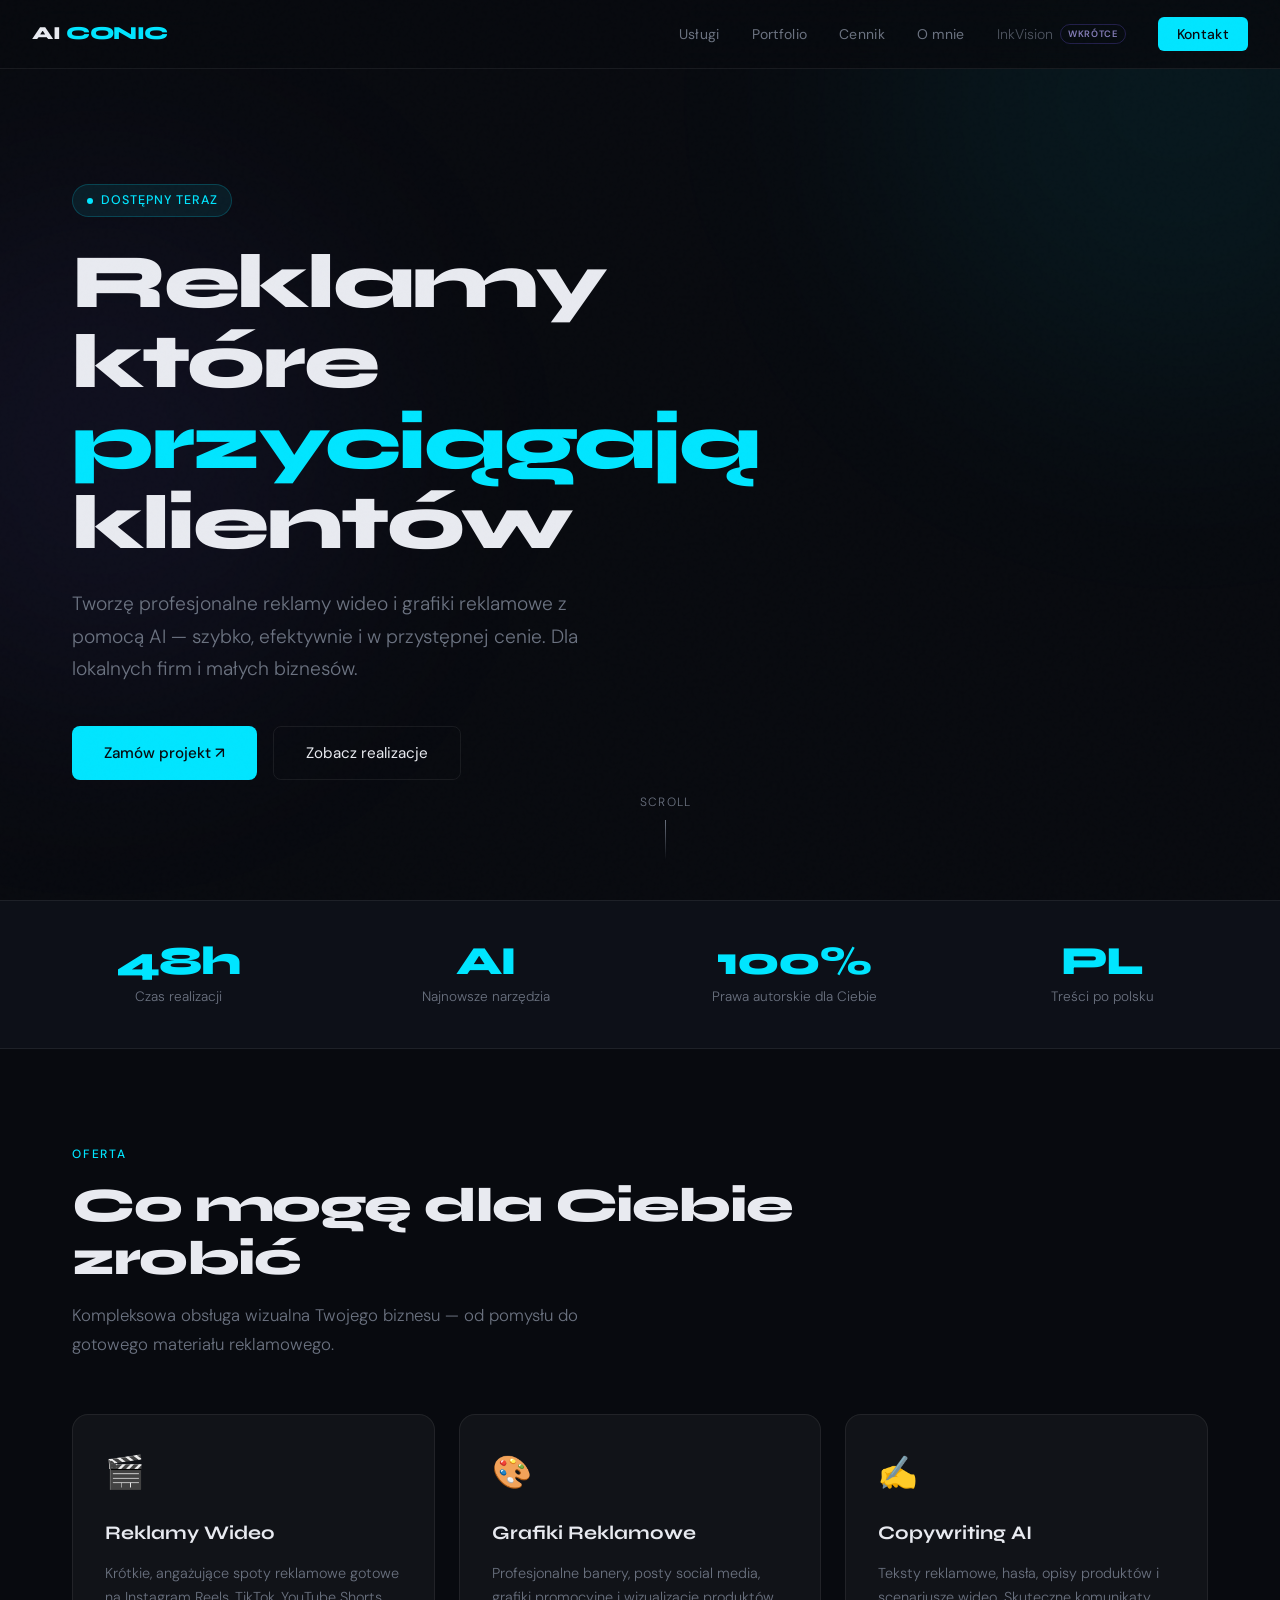
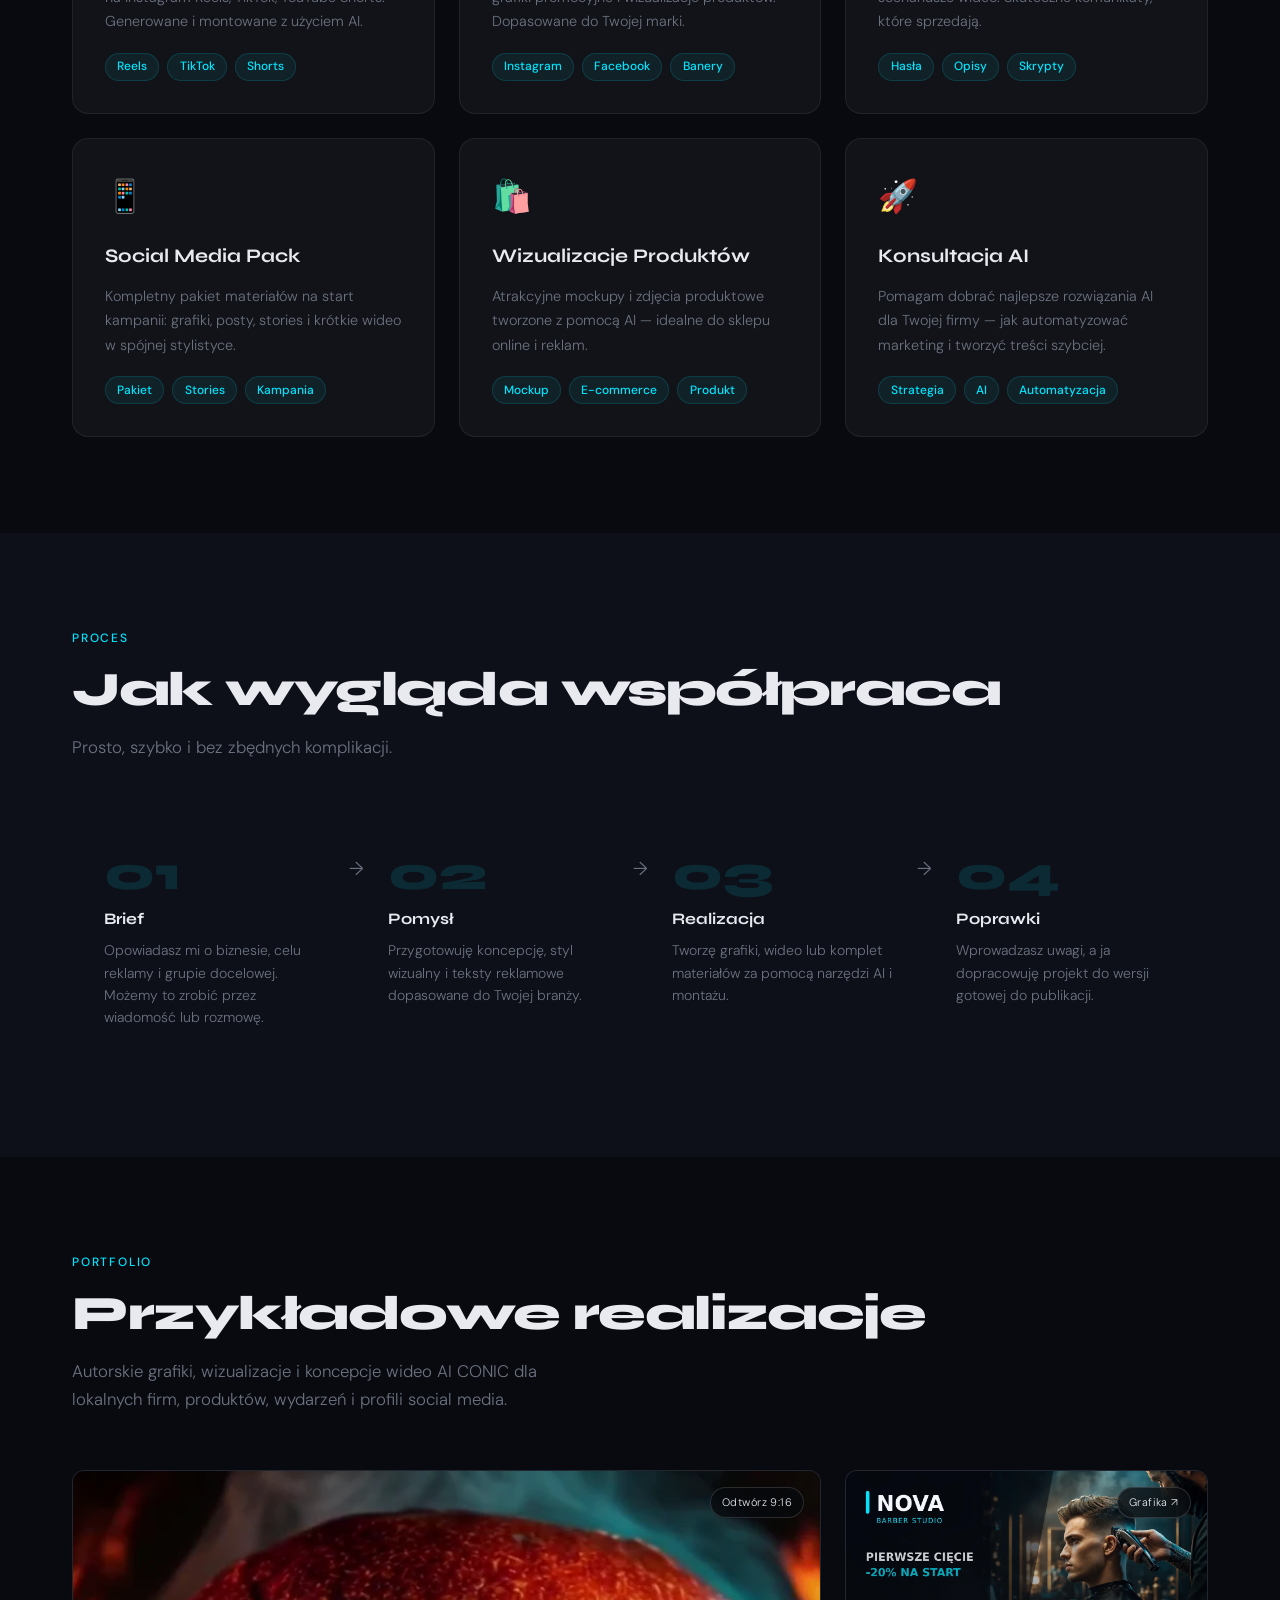
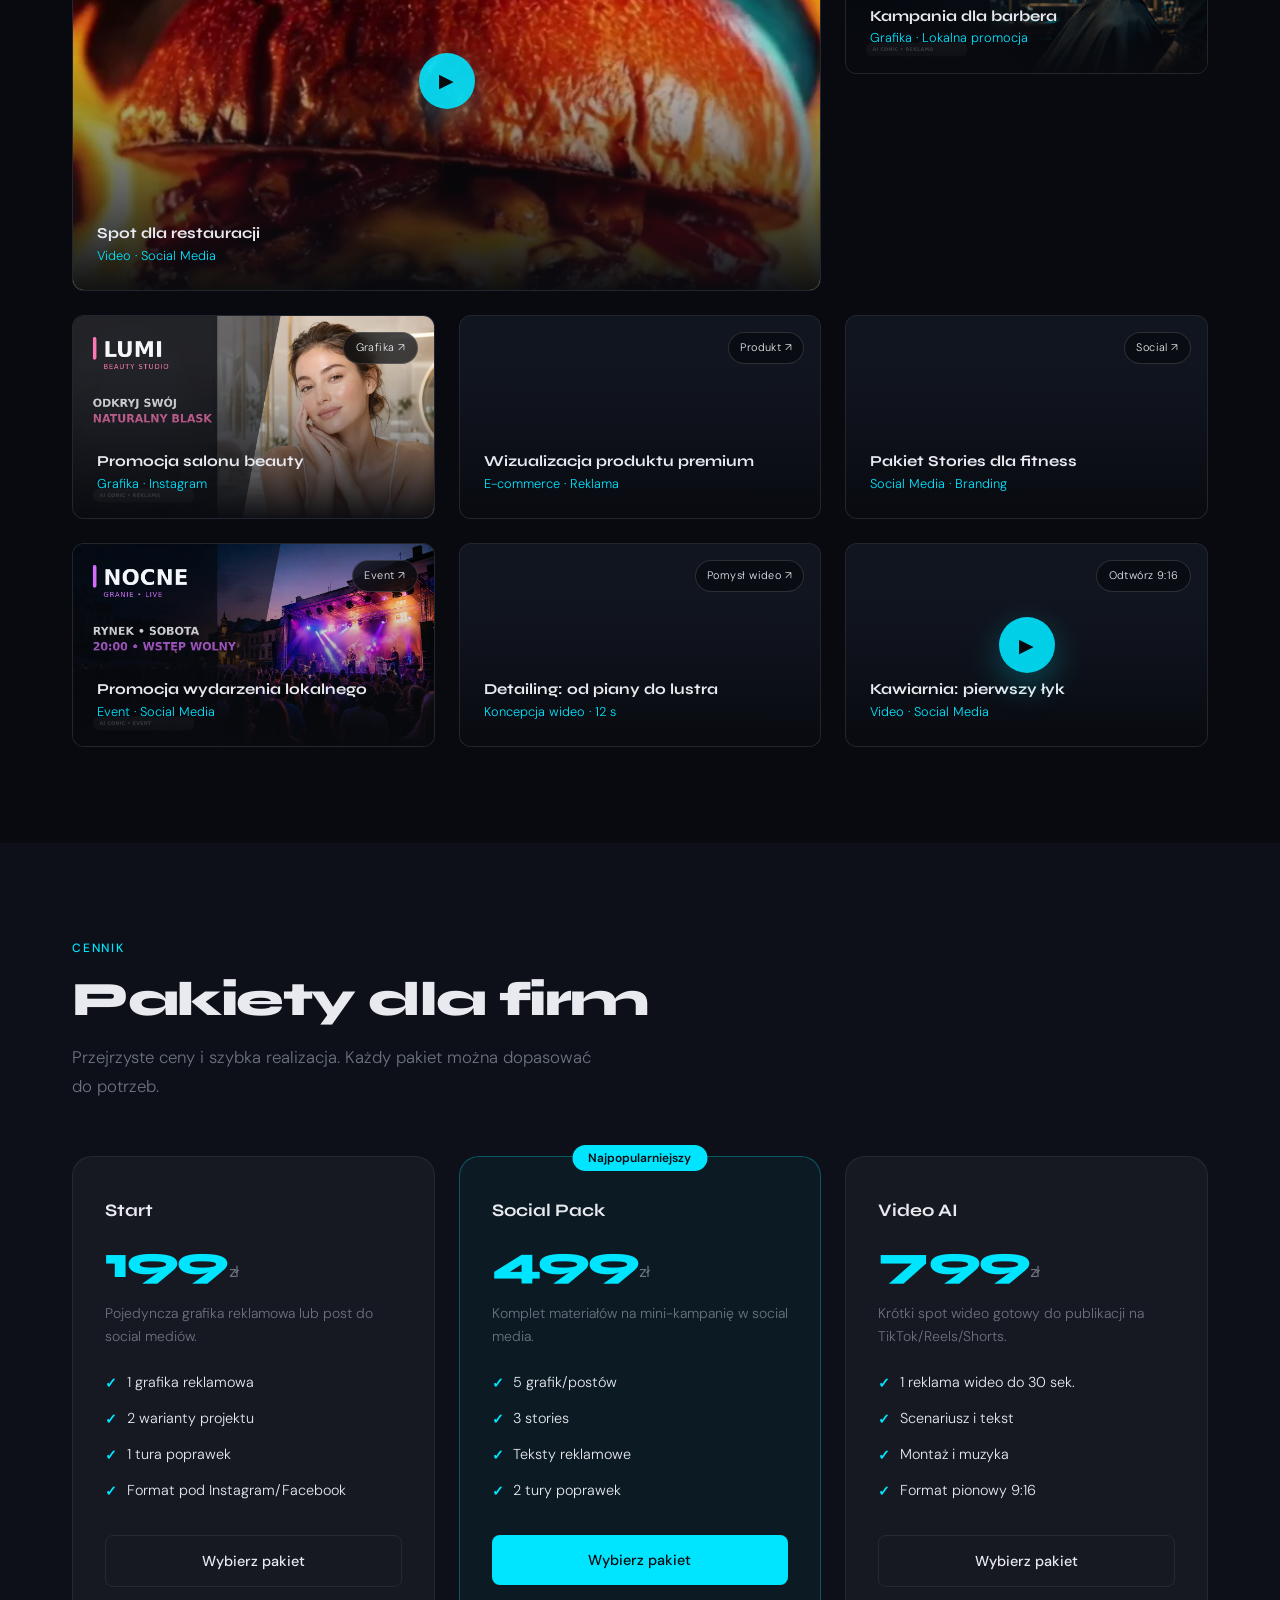
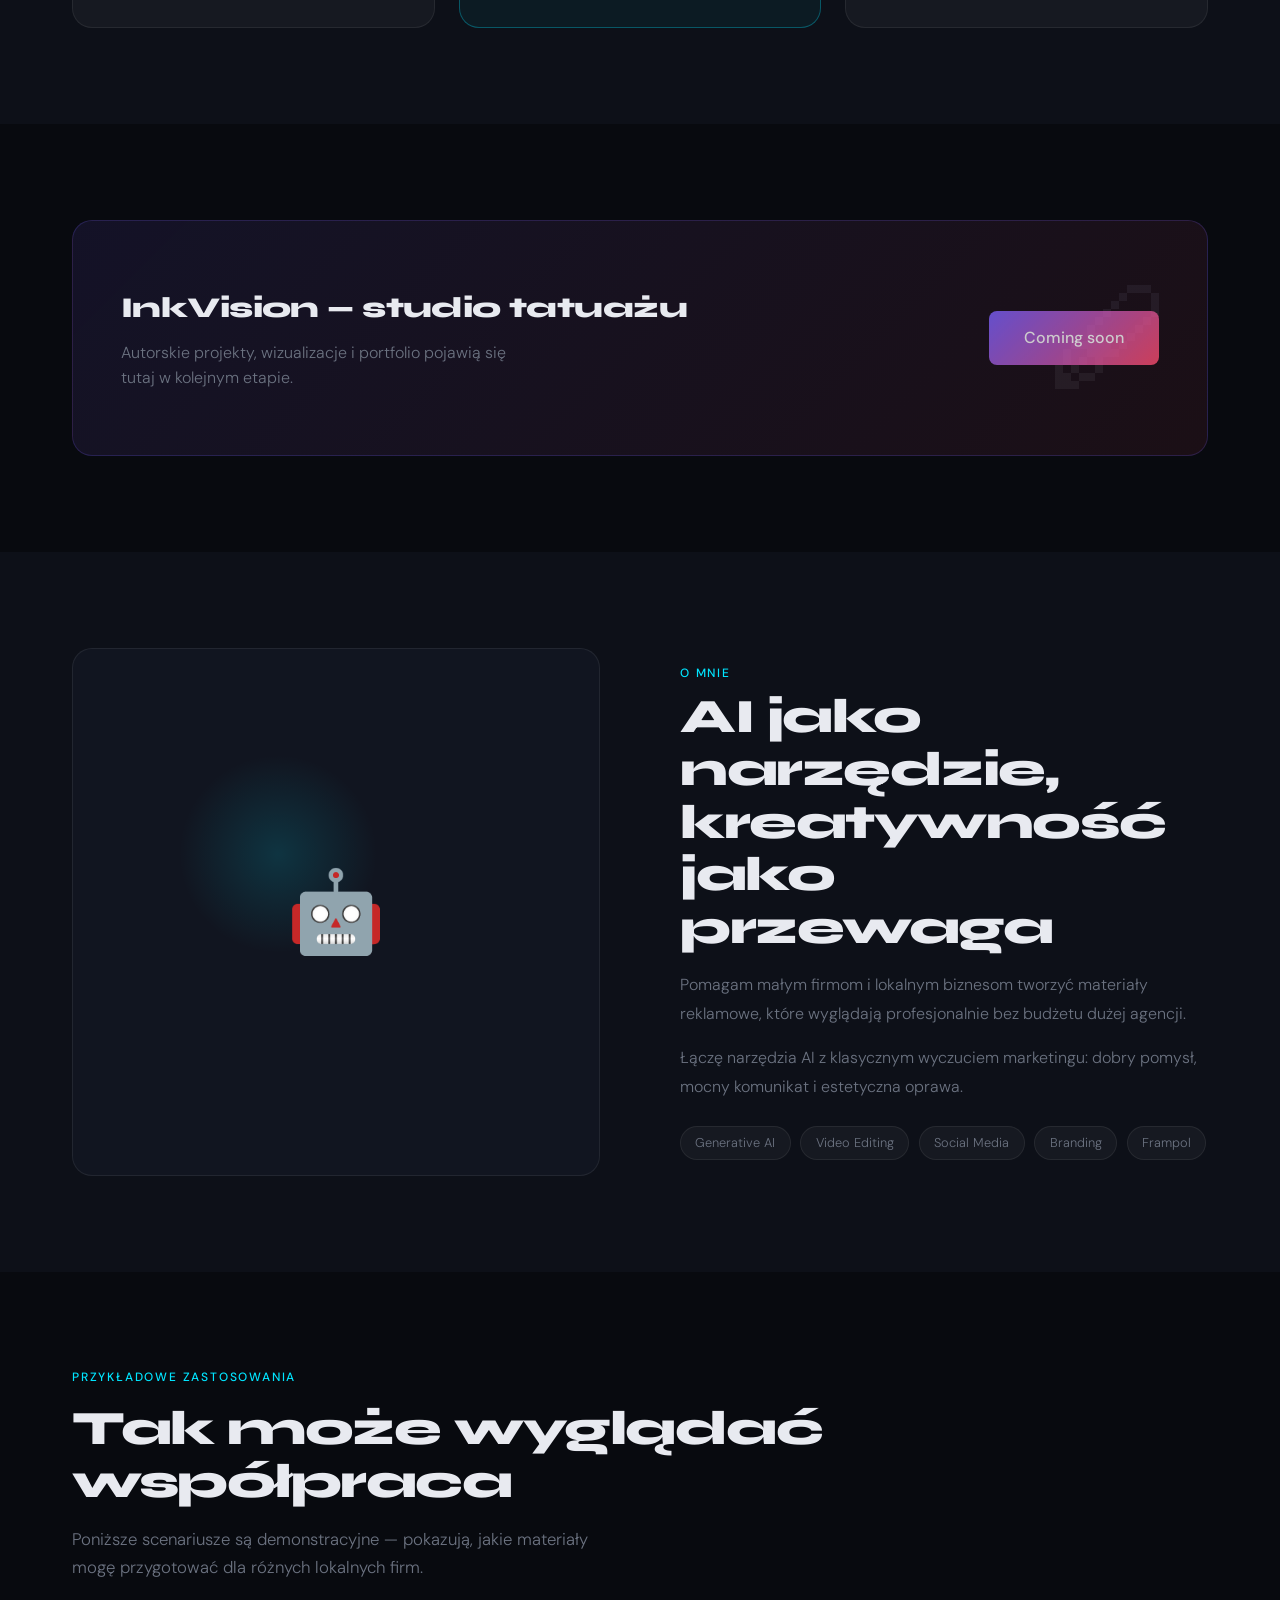
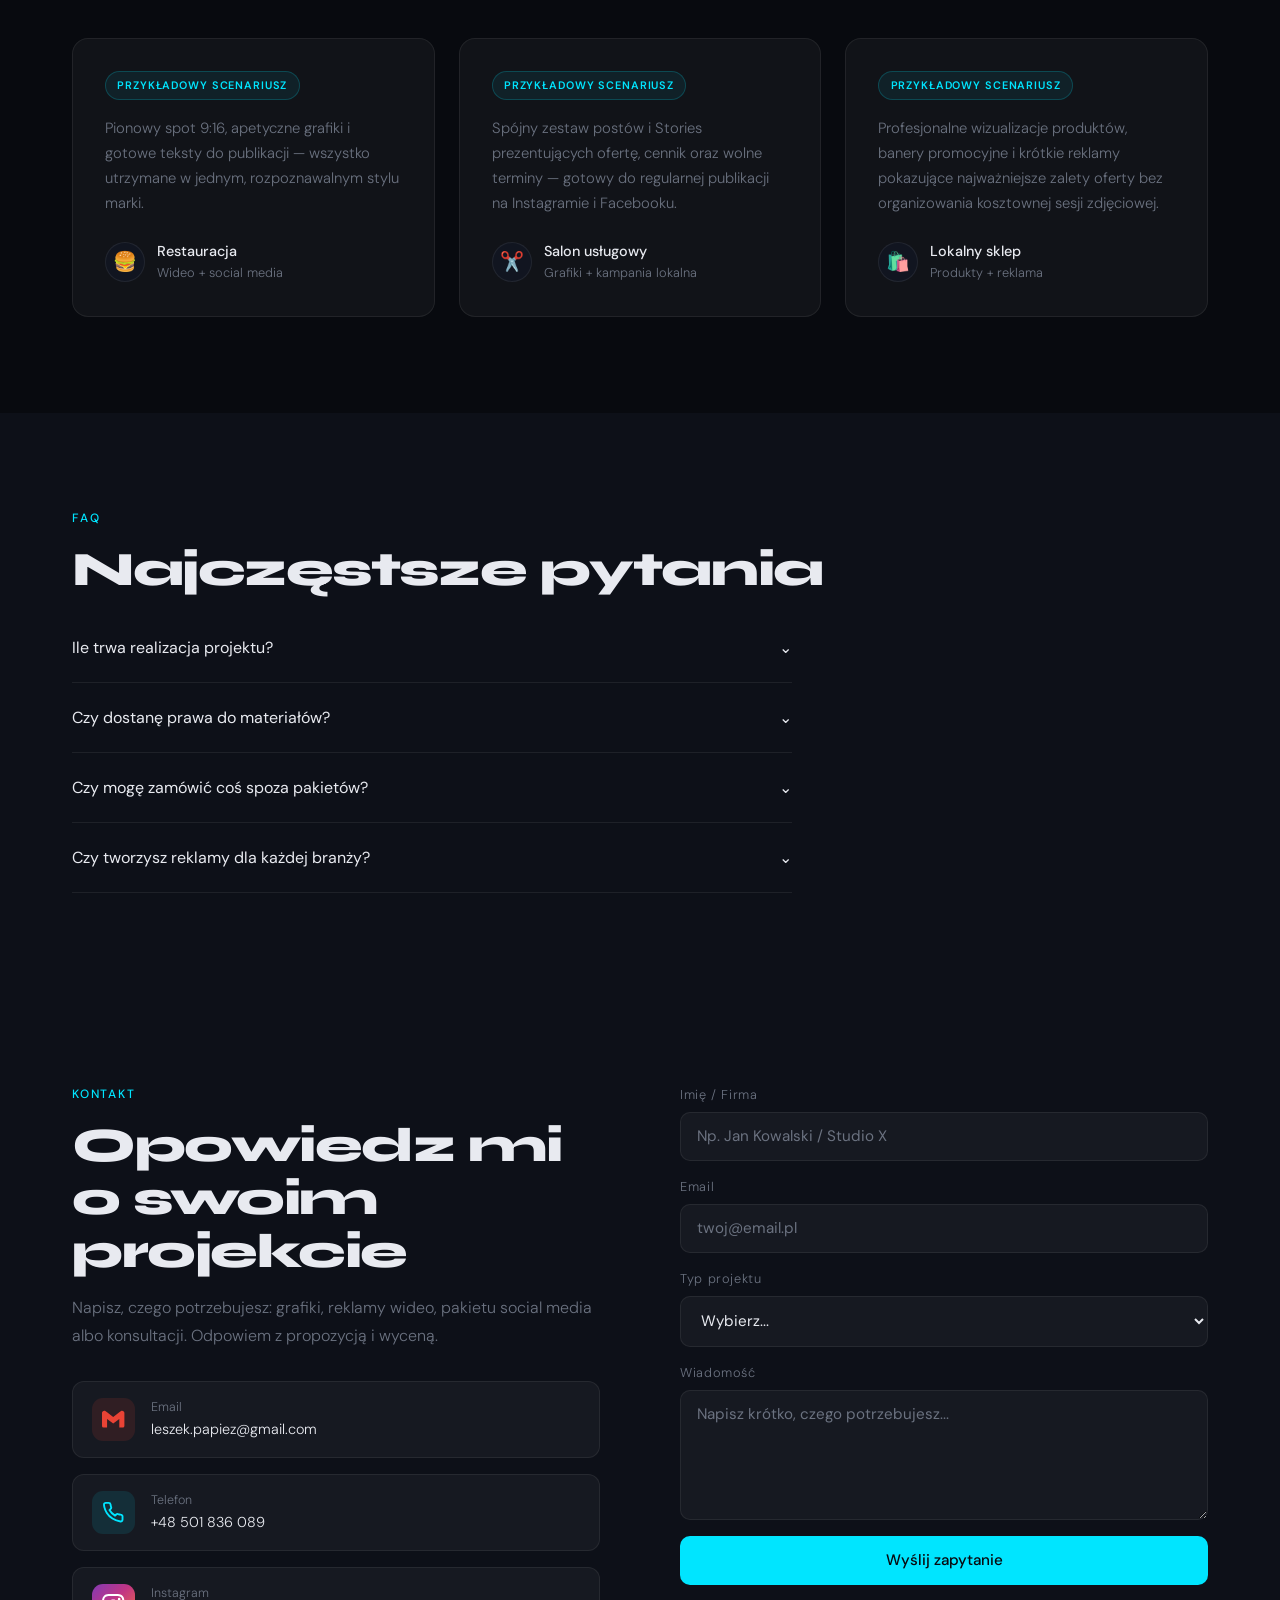
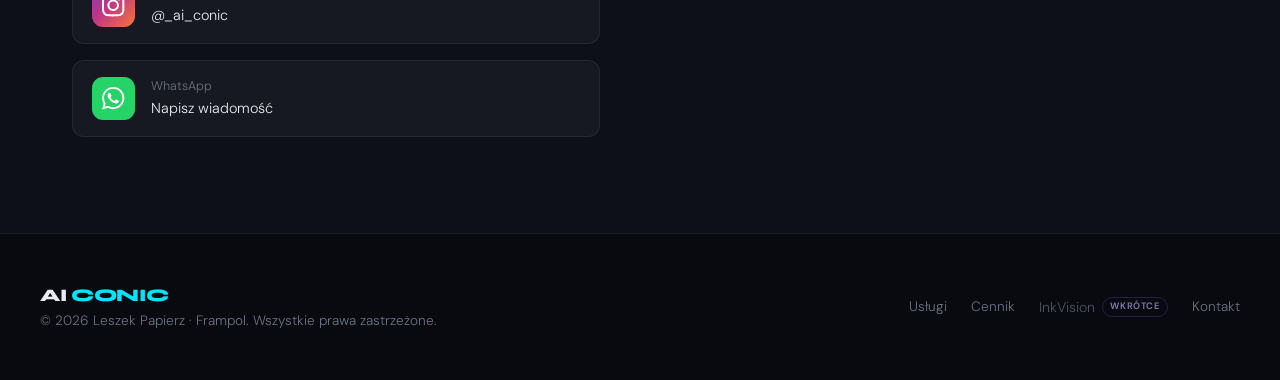
==== index.html @ cb5295e0 "Dodaj reklamę wideo KAWA 7:00" ====
<!DOCTYPE html>
<html lang="pl">
<head>
<meta charset="UTF-8">
<meta name="viewport" content="width=device-width, initial-scale=1.0">
<title>AI CONIC — reklama, grafika i wideo dla lokalnych firm</title>
<meta name="description" content="AI CONIC tworzy reklamy wideo, grafiki i pakiety promocyjne dla lokalnych firm. Leszek Papierz — Frampol i okolice.">
<meta name="theme-color" content="#080a0f">
<link rel="preconnect" href="https://fonts.googleapis.com">
<link href="https://fonts.googleapis.com/css2?family=Syne:wght@400;600;700;800&family=DM+Sans:ital,wght@0,300;0,400;0,500;1,300&display=swap" rel="stylesheet">
<style>
  :root {
    --bg: #080a0f;
    --bg2: #0d1018;
    --bg3: #111520;
    --accent: #00e5ff;
    --accent2: #7b61ff;
    --accent3: #ff4d6d;
    --text: #e8eaf0;
    --muted: #6b7280;
    --border: rgba(255,255,255,0.07);
    --card: rgba(255,255,255,0.04);
  }

  *, *::before, *::after { box-sizing: border-box; margin: 0; padding: 0; }

  html { scroll-behavior: smooth; }

  body {
    background: var(--bg);
    color: var(--text);
    font-family: 'DM Sans', sans-serif;
    font-weight: 300;
    overflow-x: hidden;
    line-height: 1.6;
  }

  /* NOISE OVERLAY */
  body::before {
    content: '';
    position: fixed;
    inset: 0;
    background-image: url("data:image/svg+xml,%3Csvg viewBox='0 0 256 256' xmlns='http://www.w3.org/2000/svg'%3E%3Cfilter id='noise'%3E%3CfeTurbulence type='fractalNoise' baseFrequency='0.9' numOctaves='4' stitchTiles='stitch'/%3E%3C/filter%3E%3Crect width='100%25' height='100%25' filter='url(%23noise)' opacity='0.04'/%3E%3C/svg%3E");
    pointer-events: none;
    z-index: 999;
    opacity: 0.4;
  }

  /* GLOW ORBS */
  .orb {
    position: fixed;
    border-radius: 50%;
    filter: blur(120px);
    pointer-events: none;
    z-index: 0;
  }
  .orb-1 { width: 600px; height: 600px; background: rgba(0,229,255,0.06); top: -200px; right: -200px; }
  .orb-2 { width: 500px; height: 500px; background: rgba(123,97,255,0.07); bottom: 200px; left: -150px; }

  /* NAV */
  nav {
    position: fixed;
    top: 0; left: 0; right: 0;
    z-index: 100;
    padding: 1.2rem 2rem;
    display: flex;
    justify-content: space-between;
    align-items: center;
    background: rgba(8,10,15,0.85);
    backdrop-filter: blur(20px);
    border-bottom: 1px solid var(--border);
    transition: all 0.3s;
  }

  .nav-logo {
    font-family: 'Syne', sans-serif;
    font-weight: 800;
    font-size: 1.15rem;
    letter-spacing: -0.02em;
    color: var(--text);
    text-decoration: none;
  }
  .nav-logo span { color: var(--accent); }

  .nav-links {
    display: flex;
    gap: 2rem;
    list-style: none;
    align-items: center;
  }

  .nav-links a {
    color: var(--muted);
    text-decoration: none;
    font-size: 0.875rem;
    font-weight: 400;
    letter-spacing: 0.02em;
    transition: color 0.2s;
  }
  .nav-links a:hover { color: var(--text); }

  .nav-disabled {
    display: inline-flex;
    align-items: center;
    gap: 0.45rem;
    color: var(--muted);
    font-size: 0.875rem;
    opacity: 0.7;
    cursor: not-allowed;
  }
  .nav-disabled small {
    color: #b9adff;
    border: 1px solid rgba(123,97,255,0.35);
    border-radius: 100px;
    padding: 0.1rem 0.45rem;
    font-size: 0.58rem;
    font-weight: 600;
    letter-spacing: 0.07em;
    text-transform: uppercase;
  }

  .nav-cta {
    background: var(--accent);
    color: #080a0f !important;
    padding: 0.5rem 1.2rem;
    border-radius: 6px;
    font-weight: 500 !important;
    transition: opacity 0.2s !important;
  }
  .nav-cta:hover { opacity: 0.85; color: #080a0f !important; }

  /* HAMBURGER */
  .hamburger {
    display: none;
    flex-direction: column;
    gap: 5px;
    cursor: pointer;
    background: none;
    border: none;
    padding: 4px;
  }
  .hamburger span {
    display: block;
    width: 24px;
    height: 2px;
    background: var(--text);
    border-radius: 2px;
    transition: all 0.3s;
  }

  /* MOBILE NAV */
  .mobile-nav {
    display: none;
    position: fixed;
    inset: 0;
    background: rgba(8,10,15,0.97);
    z-index: 99;
    flex-direction: column;
    justify-content: center;
    align-items: center;
    gap: 2rem;
  }
  .mobile-nav.open { display: flex; }
  .mobile-nav a {
    font-family: 'Syne', sans-serif;
    font-size: 2rem;
    font-weight: 700;
    color: var(--text);
    text-decoration: none;
    letter-spacing: -0.02em;
    transition: color 0.2s;
  }
  .mobile-nav a:hover { color: var(--accent); }
  .mobile-nav-close {
    position: absolute;
    top: 1.5rem; right: 2rem;
    background: none; border: none;
    color: var(--muted);
    font-size: 1.8rem;
    cursor: pointer;
  }

  /* HERO */
  .hero {
    min-height: 100vh;
    display: flex;
    align-items: center;
    padding: 8rem 2rem 4rem;
    position: relative;
    max-width: 1200px;
    margin: 0 auto;
  }

  .hero-content { max-width: 760px; position: relative; z-index: 1; }

  .hero-badge {
    display: inline-flex;
    align-items: center;
    gap: 0.5rem;
    background: rgba(0,229,255,0.08);
    border: 1px solid rgba(0,229,255,0.2);
    color: var(--accent);
    padding: 0.35rem 0.85rem;
    border-radius: 100px;
    font-size: 0.78rem;
    font-weight: 500;
    letter-spacing: 0.08em;
    text-transform: uppercase;
    margin-bottom: 1.5rem;
    animation: fadeUp 0.6s ease both;
  }
  .hero-badge::before {
    content: '';
    width: 6px; height: 6px;
    background: var(--accent);
    border-radius: 50%;
    animation: pulse 2s infinite;
  }

  @keyframes pulse {
    0%, 100% { opacity: 1; transform: scale(1); }
    50% { opacity: 0.4; transform: scale(0.8); }
  }

  h1 {
    font-family: 'Syne', sans-serif;
    font-weight: 800;
    font-size: clamp(2.6rem, 6vw, 5rem);
    line-height: 1.05;
    letter-spacing: -0.03em;
    margin-bottom: 1.5rem;
    animation: fadeUp 0.6s 0.1s ease both;
  }

  h1 .accent { color: var(--accent); }
  h1 .accent2 { color: var(--accent2); }

  .hero-sub {
    font-size: clamp(1rem, 2vw, 1.2rem);
    color: var(--muted);
    max-width: 520px;
    margin-bottom: 2.5rem;
    line-height: 1.7;
    animation: fadeUp 0.6s 0.2s ease both;
  }

  .hero-actions {
    display: flex;
    gap: 1rem;
    flex-wrap: wrap;
    animation: fadeUp 0.6s 0.3s ease both;
  }

  .btn-primary {
    background: var(--accent);
    color: #080a0f;
    padding: 0.85rem 2rem;
    border-radius: 8px;
    font-weight: 500;
    font-size: 0.95rem;
    text-decoration: none;
    border: none;
    cursor: pointer;
    transition: all 0.2s;
    display: inline-flex;
    align-items: center;
    gap: 0.5rem;
  }
  .btn-primary:hover { transform: translateY(-2px); box-shadow: 0 8px 30px rgba(0,229,255,0.25); }

  .btn-outline {
    background: transparent;
    color: var(--text);
    padding: 0.85rem 2rem;
    border-radius: 8px;
    font-weight: 400;
    font-size: 0.95rem;
    text-decoration: none;
    border: 1px solid var(--border);
    transition: all 0.2s;
    display: inline-flex;
    align-items: center;
    gap: 0.5rem;
  }
  .btn-outline:hover { border-color: rgba(255,255,255,0.2); background: var(--card); }

  .hero-scroll {
    position: absolute;
    bottom: 2.5rem;
    left: 50%;
    transform: translateX(-50%);
    display: flex;
    flex-direction: column;
    align-items: center;
    gap: 0.5rem;
    color: var(--muted);
    font-size: 0.75rem;
    letter-spacing: 0.1em;
    text-transform: uppercase;
    animation: fadeUp 0.6s 0.5s ease both;
  }
  .scroll-line {
    width: 1px;
    height: 40px;
    background: linear-gradient(to bottom, var(--muted), transparent);
    animation: scrollLine 2s infinite;
  }
  @keyframes scrollLine {
    0% { transform: scaleY(0); transform-origin: top; }
    50% { transform: scaleY(1); transform-origin: top; }
    51% { transform: scaleY(1); transform-origin: bottom; }
    100% { transform: scaleY(0); transform-origin: bottom; }
  }

  /* STATS */
  .stats-bar {
    background: var(--bg2);
    border-top: 1px solid var(--border);
    border-bottom: 1px solid var(--border);
    padding: 2.5rem 2rem;
  }
  .stats-inner {
    max-width: 1200px;
    margin: 0 auto;
    display: grid;
    grid-template-columns: repeat(auto-fit, minmax(180px, 1fr));
    gap: 2rem;
    text-align: center;
  }
  .stat-num {
    font-family: 'Syne', sans-serif;
    font-size: 2.5rem;
    font-weight: 800;
    color: var(--accent);
    letter-spacing: -0.03em;
    line-height: 1;
  }
  .stat-label {
    color: var(--muted);
    font-size: 0.85rem;
    margin-top: 0.3rem;
  }

  /* SECTIONS */
  section { position: relative; z-index: 1; }

  .section-inner {
    max-width: 1200px;
    margin: 0 auto;
    padding: 6rem 2rem;
  }

  .section-tag {
    font-size: 0.75rem;
    font-weight: 500;
    letter-spacing: 0.15em;
    text-transform: uppercase;
    color: var(--accent);
    margin-bottom: 1rem;
  }

  h2 {
    font-family: 'Syne', sans-serif;
    font-weight: 800;
    font-size: clamp(2rem, 4vw, 3rem);
    letter-spacing: -0.03em;
    line-height: 1.1;
    margin-bottom: 1rem;
  }

  .section-sub {
    color: var(--muted);
    font-size: 1.05rem;
    max-width: 520px;
    line-height: 1.7;
    margin-bottom: 3.5rem;
  }

  /* SERVICES */
  .services-grid {
    display: grid;
    grid-template-columns: repeat(auto-fit, minmax(300px, 1fr));
    gap: 1.5rem;
  }

  .service-card {
    background: var(--card);
    border: 1px solid var(--border);
    border-radius: 16px;
    padding: 2rem;
    transition: all 0.3s;
    position: relative;
    overflow: hidden;
  }
  .service-card::before {
    content: '';
    position: absolute;
    inset: 0;
    background: linear-gradient(135deg, rgba(0,229,255,0.04) 0%, transparent 60%);
    opacity: 0;
    transition: opacity 0.3s;
  }
  .service-card:hover { border-color: rgba(0,229,255,0.2); transform: translateY(-4px); }
  .service-card:hover::before { opacity: 1; }

  .service-icon {
    font-size: 2rem;
    margin-bottom: 1.2rem;
    display: block;
  }
  .service-title {
    font-family: 'Syne', sans-serif;
    font-weight: 700;
    font-size: 1.2rem;
    margin-bottom: 0.75rem;
  }
  .service-desc {
    color: var(--muted);
    font-size: 0.9rem;
    line-height: 1.7;
  }
  .service-tags {
    display: flex;
    flex-wrap: wrap;
    gap: 0.5rem;
    margin-top: 1.2rem;
  }
  .tag {
    background: rgba(0,229,255,0.07);
    color: var(--accent);
    border: 1px solid rgba(0,229,255,0.15);
    padding: 0.2rem 0.7rem;
    border-radius: 100px;
    font-size: 0.75rem;
    font-weight: 500;
  }

  /* PROCESS */
  .process-bg { background: var(--bg2); }

  .process-steps {
    display: grid;
    grid-template-columns: repeat(auto-fit, minmax(220px, 1fr));
    gap: 0;
    position: relative;
  }

  .process-step {
    padding: 2rem;
    position: relative;
  }
  .process-step:not(:last-child)::after {
    content: '→';
    position: absolute;
    right: -0.5rem;
    top: 2.3rem;
    color: var(--muted);
    font-size: 1.2rem;
  }

  .step-num {
    font-family: 'Syne', sans-serif;
    font-size: 3rem;
    font-weight: 800;
    color: rgba(0,229,255,0.12);
    line-height: 1;
    margin-bottom: 0.5rem;
  }
  .step-title {
    font-family: 'Syne', sans-serif;
    font-weight: 700;
    font-size: 1rem;
    margin-bottom: 0.5rem;
  }
  .step-desc {
    color: var(--muted);
    font-size: 0.875rem;
    line-height: 1.6;
  }

  /* PORTFOLIO */
  .portfolio-grid {
    display: grid;
    grid-template-columns: repeat(12, 1fr);
    gap: 1.5rem;
  }

  .portfolio-item {
    grid-column: span 4;
    border-radius: 12px;
    overflow: hidden;
    position: relative;
    cursor: pointer;
    background: var(--bg3);
    border: 1px solid var(--border);
    aspect-ratio: 16/9;
    display: flex;
    align-items: center;
    justify-content: center;
    text-decoration: none;
    color: inherit;
    isolation: isolate;
    padding: 0;
    font: inherit;
    text-align: left;
  }
  .portfolio-item:nth-child(1) { grid-column: span 8; }
  .portfolio-item:nth-child(2) { grid-column: span 4; }

  .portfolio-item > img {
    width: 100%;
    height: 100%;
    object-fit: cover;
    transition: transform 0.55s ease, filter 0.55s ease;
  }
  .portfolio-item:hover > img {
    transform: scale(1.045);
    filter: saturate(1.08);
  }

  .portfolio-item .overlay {
    position: absolute;
    inset: 0;
    background: linear-gradient(to top, rgba(8,10,15,0.96) 0%, rgba(8,10,15,0.2) 55%, transparent 78%);
    opacity: 1;
    transition: background 0.3s;
    display: flex;
    align-items: flex-end;
    padding: 1.5rem;
  }
  .portfolio-item:hover .overlay {
    background: linear-gradient(to top, rgba(8,10,15,0.98) 0%, rgba(8,10,15,0.28) 62%, transparent 84%);
  }
  .overlay-text { color: var(--text); }
  .overlay-title { font-family: 'Syne', sans-serif; font-weight: 700; font-size: 0.95rem; }
  .overlay-type { color: var(--accent); font-size: 0.8rem; }
  .portfolio-badge {
    position: absolute;
    top: 1rem;
    right: 1rem;
    z-index: 2;
    padding: 0.38rem 0.7rem;
    border: 1px solid rgba(255,255,255,0.14);
    border-radius: 999px;
    background: rgba(8,10,15,0.72);
    backdrop-filter: blur(10px);
    color: var(--text);
    font-size: 0.68rem;
    letter-spacing: 0.04em;
  }
  .portfolio-play {
    position: absolute;
    inset: 50% auto auto 50%;
    z-index: 3;
    width: 3.5rem;
    height: 3.5rem;
    display: grid;
    place-items: center;
    border-radius: 50%;
    background: rgba(0,229,255,0.9);
    color: #080a0f;
    font-size: 1.2rem;
    line-height: 1;
    transform: translate(-50%, -50%);
    box-shadow: 0 12px 35px rgba(0,229,255,0.28);
    transition: transform 0.2s, background 0.2s;
  }
  .portfolio-video-trigger:hover .portfolio-play {
    transform: translate(-50%, -50%) scale(1.08);
    background: #fff;
  }

  /* VIDEO MODAL */
  .video-modal[hidden] { display: none; }
  .video-modal {
    position: fixed;
    inset: 0;
    z-index: 1000;
    display: grid;
    place-items: center;
    padding: 1rem;
    background: rgba(2,3,7,0.92);
    backdrop-filter: blur(14px);
  }
  .video-modal-panel {
    position: relative;
    width: min(420px, calc(100vw - 2rem));
    max-height: calc(100vh - 2rem);
    aspect-ratio: 9/16;
    border: 1px solid rgba(255,255,255,0.15);
    border-radius: 18px;
    background: #000;
    box-shadow: 0 28px 90px rgba(0,0,0,0.6);
  }
  .video-modal video {
    display: block;
    width: 100%;
    height: 100%;
    border-radius: 18px;
    object-fit: contain;
    background: #000;
  }
  .video-modal-close {
    position: absolute;
    top: -0.7rem;
    right: -0.7rem;
    z-index: 2;
    width: 2.5rem;
    height: 2.5rem;
    border: 1px solid rgba(255,255,255,0.18);
    border-radius: 50%;
    background: #111520;
    color: #fff;
    font-size: 1.35rem;
    cursor: pointer;
    box-shadow: 0 8px 24px rgba(0,0,0,0.45);
  }
  .video-modal-close:hover { background: var(--accent); color: #080a0f; }

  /* PRICING */
  .pricing-grid {
    display: grid;
    grid-template-columns: repeat(auto-fit, minmax(280px, 1fr));
    gap: 1.5rem;
    margin-top: 3rem;
  }

  .pricing-card {
    background: var(--card);
    border: 1px solid var(--border);
    border-radius: 20px;
    padding: 2.5rem 2rem;
    position: relative;
    transition: all 0.3s;
  }
  .pricing-card.featured {
    border-color: rgba(0,229,255,0.3);
    background: rgba(0,229,255,0.05);
  }
  .pricing-card.featured::before {
    content: 'Najpopularniejszy';
    position: absolute;
    top: -12px;
    left: 50%;
    transform: translateX(-50%);
    background: var(--accent);
    color: #080a0f;
    padding: 0.2rem 1rem;
    border-radius: 100px;
    font-size: 0.75rem;
    font-weight: 600;
    white-space: nowrap;
  }
  .pricing-card:hover { transform: translateY(-4px); }

  .plan-name {
    font-family: 'Syne', sans-serif;
    font-weight: 700;
    font-size: 1.1rem;
    margin-bottom: 0.5rem;
  }
  .plan-price {
    font-family: 'Syne', sans-serif;
    font-weight: 800;
    font-size: 2.8rem;
    letter-spacing: -0.04em;
    line-height: 1;
    margin: 1rem 0;
    color: var(--accent);
  }
  .plan-price small {
    font-size: 1rem;
    color: var(--muted);
    font-weight: 300;
  }
  .plan-desc { color: var(--muted); font-size: 0.875rem; margin-bottom: 1.5rem; line-height: 1.6; }
  .plan-features { list-style: none; display: flex; flex-direction: column; gap: 0.75rem; margin-bottom: 2rem; }
  .plan-features li {
    display: flex;
    align-items: flex-start;
    gap: 0.6rem;
    font-size: 0.9rem;
  }
  .plan-features li::before {
    content: '✓';
    color: var(--accent);
    font-weight: 700;
    flex-shrink: 0;
    margin-top: 1px;
  }

  .plan-btn {
    display: block;
    text-align: center;
    padding: 0.85rem;
    border-radius: 8px;
    font-weight: 500;
    font-size: 0.9rem;
    text-decoration: none;
    transition: all 0.2s;
  }
  .plan-btn-outline {
    border: 1px solid var(--border);
    color: var(--text);
  }
  .plan-btn-outline:hover { border-color: rgba(0,229,255,0.3); }
  .plan-btn-filled {
    background: var(--accent);
    color: #080a0f;
  }
  .plan-btn-filled:hover { opacity: 0.85; }

  /* TATTOO BANNER */
  .tattoo-banner {
    background: linear-gradient(135deg, rgba(123,97,255,0.1) 0%, rgba(255,77,109,0.08) 100%);
    border: 1px solid rgba(123,97,255,0.2);
    border-radius: 20px;
    padding: 4rem 3rem;
    display: flex;
    justify-content: space-between;
    align-items: center;
    gap: 2rem;
    flex-wrap: wrap;
    position: relative;
    overflow: hidden;
  }
  .tattoo-banner::before {
    content: '🖋';
    position: absolute;
    right: 2rem;
    top: 50%;
    transform: translateY(-50%);
    font-size: 8rem;
    opacity: 0.06;
  }
  .tattoo-banner-text h3 {
    font-family: 'Syne', sans-serif;
    font-size: 1.8rem;
    font-weight: 800;
    letter-spacing: -0.02em;
    margin-bottom: 0.5rem;
  }
  .tattoo-banner-text p {
    color: var(--muted);
    max-width: 400px;
  }
  .tattoo-btn {
    background: linear-gradient(135deg, var(--accent2), var(--accent3));
    color: #fff;
    padding: 0.9rem 2.2rem;
    border-radius: 8px;
    font-weight: 500;
    text-decoration: none;
    white-space: nowrap;
    transition: all 0.2s;
    display: inline-flex;
    align-items: center;
    gap: 0.5rem;
    flex-shrink: 0;
  }
  .tattoo-btn:hover { transform: translateY(-2px); box-shadow: 0 8px 30px rgba(123,97,255,0.3); }
  .tattoo-btn[aria-disabled="true"] {
    cursor: not-allowed;
    opacity: 0.78;
  }
  .tattoo-btn[aria-disabled="true"]:hover {
    transform: none;
    box-shadow: none;
  }

  /* ABOUT */
  .about-bg { background: var(--bg2); }

  .about-inner {
    display: grid;
    grid-template-columns: 1fr 1fr;
    gap: 5rem;
    align-items: center;
  }

  .about-visual {
    aspect-ratio: 1;
    border-radius: 20px;
    background: var(--bg3);
    border: 1px solid var(--border);
    display: flex;
    align-items: center;
    justify-content: center;
    position: relative;
    overflow: hidden;
  }
  .about-visual::before {
    content: '';
    position: absolute;
    width: 200px;
    height: 200px;
    background: radial-gradient(circle, rgba(0,229,255,0.15), transparent 70%);
    top: 20%;
    left: 20%;
  }
  .about-avatar {
    font-size: 5rem;
    position: relative;
    z-index: 1;
  }

  .about-text .section-tag { margin-bottom: 0.5rem; }
  .about-text h2 { margin-bottom: 1rem; }
  .about-text p {
    color: var(--muted);
    line-height: 1.8;
    margin-bottom: 1rem;
  }

  .tech-stack {
    display: flex;
    flex-wrap: wrap;
    gap: 0.6rem;
    margin-top: 1.5rem;
  }
  .tech-pill {
    background: var(--card);
    border: 1px solid var(--border);
    padding: 0.35rem 0.9rem;
    border-radius: 100px;
    font-size: 0.8rem;
    color: var(--muted);
  }

  /* TESTIMONIALS */
  .testimonials-grid {
    display: grid;
    grid-template-columns: repeat(auto-fit, minmax(280px, 1fr));
    gap: 1.5rem;
  }

  .testimonial-card {
    background: var(--card);
    border: 1px solid var(--border);
    border-radius: 16px;
    padding: 2rem;
  }
  .testimonial-label {
    display: inline-flex;
    align-items: center;
    gap: 0.4rem;
    margin-bottom: 1rem;
    padding: 0.3rem 0.7rem;
    border: 1px solid rgba(0,229,255,0.2);
    border-radius: 100px;
    background: rgba(0,229,255,0.07);
    color: var(--accent);
    font-size: 0.68rem;
    font-weight: 600;
    letter-spacing: 0.08em;
    text-transform: uppercase;
  }
  .testimonial-text {
    color: var(--muted);
    font-size: 0.925rem;
    line-height: 1.7;
    margin-bottom: 1.5rem;
  }
  .testimonial-author { display: flex; align-items: center; gap: 0.75rem; }
  .author-avatar {
    width: 40px; height: 40px;
    border-radius: 50%;
    background: var(--bg3);
    border: 1px solid var(--border);
    display: flex;
    align-items: center;
    justify-content: center;
    font-size: 1.2rem;
  }
  .author-name { font-weight: 500; font-size: 0.9rem; }
  .author-role { color: var(--muted); font-size: 0.8rem; }

  /* FAQ */
  .faq-list { max-width: 720px; }

  .faq-item {
    border-bottom: 1px solid var(--border);
  }
  .faq-question {
    width: 100%;
    background: none;
    border: none;
    color: var(--text);
    font-family: 'DM Sans', sans-serif;
    font-size: 1rem;
    font-weight: 400;
    padding: 1.5rem 0;
    text-align: left;
    cursor: pointer;
    display: flex;
    justify-content: space-between;
    align-items: center;
    gap: 1rem;
    transition: color 0.2s;
  }
  .faq-question:hover { color: var(--accent); }
  .faq-arrow { transition: transform 0.3s; font-style: normal; flex-shrink: 0; }
  .faq-item.open .faq-arrow { transform: rotate(180deg); }
  .faq-answer {
    display: none;
    color: var(--muted);
    font-size: 0.9rem;
    line-height: 1.8;
    padding-bottom: 1.5rem;
  }
  .faq-item.open .faq-answer { display: block; }

  /* CONTACT */
  .contact-bg { background: var(--bg2); }

  .contact-inner {
    display: grid;
    grid-template-columns: 1fr 1fr;
    gap: 5rem;
  }

  .contact-info h2 { margin-bottom: 1rem; }
  .contact-info p { color: var(--muted); line-height: 1.7; margin-bottom: 2rem; }

  .contact-links { display: flex; flex-direction: column; gap: 1rem; }
  .contact-link {
    display: flex;
    align-items: center;
    gap: 1rem;
    padding: 1rem 1.2rem;
    background: var(--card);
    border: 1px solid var(--border);
    border-radius: 12px;
    text-decoration: none;
    color: var(--text);
    transition: all 0.2s;
  }
  .contact-link:hover { border-color: rgba(0,229,255,0.25); color: var(--accent); transform: translateY(-1px); }
  .contact-link-icon {
    width: 2.65rem;
    height: 2.65rem;
    border-radius: 11px;
    display: grid;
    place-items: center;
    flex: 0 0 2.65rem;
  }
  .contact-link-icon svg { width: 1.4rem; height: 1.4rem; display: block; }
  .contact-link-icon.gmail { color: #EA4335; background: rgba(234,67,53,0.12); }
  .contact-link-icon.phone { color: var(--accent); background: rgba(0,229,255,0.1); }
  .contact-link-icon.instagram {
    color: #fff;
    background: linear-gradient(135deg, #833AB4 0%, #C13584 45%, #F77737 100%);
  }
  .contact-link-icon.whatsapp { color: #fff; background: #25D366; }
  .contact-link-text { font-size: 0.9rem; }
  .contact-link-label { color: var(--muted); font-size: 0.78rem; }

  .contact-form { display: flex; flex-direction: column; gap: 1rem; }

  .form-group { display: flex; flex-direction: column; gap: 0.4rem; }
  .form-group label { font-size: 0.8rem; color: var(--muted); letter-spacing: 0.05em; }

  .form-control {
    background: var(--card);
    border: 1px solid var(--border);
    border-radius: 10px;
    padding: 0.85rem 1rem;
    color: var(--text);
    font-family: 'DM Sans', sans-serif;
    font-size: 0.95rem;
    outline: none;
    transition: border-color 0.2s;
    width: 100%;
    resize: vertical;
  }
  .form-control:focus { border-color: rgba(0,229,255,0.4); }
  .form-control::placeholder { color: var(--muted); }

  textarea.form-control { min-height: 130px; }

  .form-submit {
    background: var(--accent);
    color: #080a0f;
    border: none;
    border-radius: 10px;
    padding: 0.9rem;
    font-family: 'DM Sans', sans-serif;
    font-weight: 500;
    font-size: 0.95rem;
    cursor: pointer;
    transition: all 0.2s;
  }
  .form-submit:hover { opacity: 0.85; transform: translateY(-1px); }

  /* FOOTER */
  footer {
    border-top: 1px solid var(--border);
    padding: 3rem 2rem;
  }
  .footer-inner {
    max-width: 1200px;
    margin: 0 auto;
    display: flex;
    justify-content: space-between;
    align-items: center;
    flex-wrap: wrap;
    gap: 1.5rem;
  }
  .footer-logo {
    font-family: 'Syne', sans-serif;
    font-weight: 800;
    font-size: 1.1rem;
    letter-spacing: -0.02em;
  }
  .footer-logo span { color: var(--accent); }
  .footer-copy { color: var(--muted); font-size: 0.85rem; }
  .footer-links { display: flex; gap: 1.5rem; }
  .footer-links a {
    color: var(--muted);
    font-size: 0.85rem;
    text-decoration: none;
    transition: color 0.2s;
  }
  .footer-links a:hover { color: var(--text); }

  /* ANIMATIONS */
  @keyframes fadeUp {
    from { opacity: 0; transform: translateY(20px); }
    to { opacity: 1; transform: translateY(0); }
  }

  .reveal {
    opacity: 0;
    transform: translateY(30px);
    transition: all 0.6s ease;
  }
  .reveal.visible {
    opacity: 1;
    transform: translateY(0);
  }

  /* RESPONSIVE */
  @media (max-width: 900px) {
    .about-inner, .contact-inner { grid-template-columns: 1fr; gap: 2rem; }
    .about-visual { display: none; }
    .portfolio-item:nth-child(1) { grid-column: span 12; }
    .portfolio-item:nth-child(2),
    .portfolio-item:nth-child(3),
    .portfolio-item:nth-child(4),
    .portfolio-item:nth-child(5),
    .portfolio-item:nth-child(6),
    .portfolio-item:nth-child(7),
    .portfolio-item:nth-child(8) { grid-column: span 6; }
    .process-step:not(:last-child)::after { display: none; }
    .tattoo-banner { text-align: center; justify-content: center; }
    .tattoo-banner::before { display: none; }
  }

  @media (max-width: 640px) {
    .nav-links { display: none; }
    .hamburger { display: flex; }
    .hero { padding: 7rem 1.5rem 3rem; }
    .section-inner { padding: 4rem 1.5rem; }
    .portfolio-grid { grid-template-columns: 1fr; }
    .portfolio-item { grid-column: span 1 !important; }
    .tattoo-banner { padding: 2.5rem 1.5rem; }
    h1 { font-size: 2.2rem; }
  }
</style>
</head>
<body>

<div class="orb orb-1"></div>
<div class="orb orb-2"></div>

<!-- NAV -->
<nav>
  <a href="#" class="nav-logo" aria-label="AI CONIC — strona główna">AI <span>CONIC</span></a>
  <ul class="nav-links">
    <li><a href="#uslugi">Usługi</a></li>
    <li><a href="#portfolio">Portfolio</a></li>
    <li><a href="#cennik">Cennik</a></li>
    <li><a href="#o-mnie">O mnie</a></li>
    <li><span class="nav-disabled" aria-disabled="true">InkVision <small>wkrótce</small></span></li>
    <li><a href="#kontakt" class="nav-cta">Kontakt</a></li>
  </ul>
  <button class="hamburger" onclick="toggleMobileNav()" aria-label="Menu">
    <span></span><span></span><span></span>
  </button>
</nav>

<!-- MOBILE NAV -->
<div class="mobile-nav" id="mobileNav">
  <button class="mobile-nav-close" onclick="toggleMobileNav()">✕</button>
  <a href="#uslugi" onclick="toggleMobileNav()">Usługi</a>
  <a href="#portfolio" onclick="toggleMobileNav()">Portfolio</a>
  <a href="#cennik" onclick="toggleMobileNav()">Cennik</a>
  <a href="#o-mnie" onclick="toggleMobileNav()">O mnie</a>
  <span class="nav-disabled" aria-disabled="true">InkVision <small>wkrótce</small></span>
  <a href="#kontakt" onclick="toggleMobileNav()">Kontakt</a>
</div>

<!-- HERO -->
<div class="hero">
  <div class="hero-content">
    <div class="hero-badge">Dostępny teraz</div>
    <h1>Reklamy które<br><span class="accent">przyciągają</span><br>klientów</h1>
    <p class="hero-sub">Tworzę profesjonalne reklamy wideo i grafiki reklamowe z pomocą AI — szybko, efektywnie i w przystępnej cenie. Dla lokalnych firm i małych biznesów.</p>
    <div class="hero-actions">
      <a href="#kontakt" class="btn-primary">Zamów projekt ↗</a>
      <a href="#portfolio" class="btn-outline">Zobacz realizacje</a>
    </div>
  </div>
  <div class="hero-scroll">
    <span>scroll</span>
    <div class="scroll-line"></div>
  </div>
</div>

<!-- STATS -->
<div class="stats-bar">
  <div class="stats-inner">
    <div class="reveal">
      <div class="stat-num">48h</div>
      <div class="stat-label">Czas realizacji</div>
    </div>
    <div class="reveal">
      <div class="stat-num">AI</div>
      <div class="stat-label">Najnowsze narzędzia</div>
    </div>
    <div class="reveal">
      <div class="stat-num">100%</div>
      <div class="stat-label">Prawa autorskie dla Ciebie</div>
    </div>
    <div class="reveal">
      <div class="stat-num">PL</div>
      <div class="stat-label">Treści po polsku</div>
    </div>
  </div>
</div>

<!-- USŁUGI -->
<section id="uslugi">
  <div class="section-inner">
    <div class="section-tag reveal">Oferta</div>
    <h2 class="reveal">Co mogę dla Ciebie<br>zrobić</h2>
    <p class="section-sub reveal">Kompleksowa obsługa wizualna Twojego biznesu — od pomysłu do gotowego materiału reklamowego.</p>

    <div class="services-grid">
      <div class="service-card reveal">
        <span class="service-icon">🎬</span>
        <div class="service-title">Reklamy Wideo</div>
        <div class="service-desc">Krótkie, angażujące spoty reklamowe gotowe na Instagram Reels, TikTok, YouTube Shorts. Generowane i montowane z użyciem AI.</div>
        <div class="service-tags"><span class="tag">Reels</span><span class="tag">TikTok</span><span class="tag">Shorts</span></div>
      </div>
      <div class="service-card reveal">
        <span class="service-icon">🎨</span>
        <div class="service-title">Grafiki Reklamowe</div>
        <div class="service-desc">Profesjonalne banery, posty social media, grafiki promocyjne i wizualizacje produktów. Dopasowane do Twojej marki.</div>
        <div class="service-tags"><span class="tag">Instagram</span><span class="tag">Facebook</span><span class="tag">Banery</span></div>
      </div>
      <div class="service-card reveal">
        <span class="service-icon">✍️</span>
        <div class="service-title">Copywriting AI</div>
        <div class="service-desc">Teksty reklamowe, hasła, opisy produktów i scenariusze wideo. Skuteczne komunikaty, które sprzedają.</div>
        <div class="service-tags"><span class="tag">Hasła</span><span class="tag">Opisy</span><span class="tag">Skrypty</span></div>
      </div>
      <div class="service-card reveal">
        <span class="service-icon">📱</span>
        <div class="service-title">Social Media Pack</div>
        <div class="service-desc">Kompletny pakiet materiałów na start kampanii: grafiki, posty, stories i krótkie wideo w spójnej stylistyce.</div>
        <div class="service-tags"><span class="tag">Pakiet</span><span class="tag">Stories</span><span class="tag">Kampania</span></div>
      </div>
      <div class="service-card reveal">
        <span class="service-icon">🛍️</span>
        <div class="service-title">Wizualizacje Produktów</div>
        <div class="service-desc">Atrakcyjne mockupy i zdjęcia produktowe tworzone z pomocą AI — idealne do sklepu online i reklam.</div>
        <div class="service-tags"><span class="tag">Mockup</span><span class="tag">E-commerce</span><span class="tag">Produkt</span></div>
      </div>
      <div class="service-card reveal">
        <span class="service-icon">🚀</span>
        <div class="service-title">Konsultacja AI</div>
        <div class="service-desc">Pomagam dobrać najlepsze rozwiązania AI dla Twojej firmy — jak automatyzować marketing i tworzyć treści szybciej.</div>
        <div class="service-tags"><span class="tag">Strategia</span><span class="tag">AI</span><span class="tag">Automatyzacja</span></div>
      </div>
    </div>
  </div>
</section>

<!-- PROCESS -->
<section class="process-bg">
  <div class="section-inner">
    <div class="section-tag reveal">Proces</div>
    <h2 class="reveal">Jak wygląda współpraca</h2>
    <p class="section-sub reveal">Prosto, szybko i bez zbędnych komplikacji.</p>

    <div class="process-steps">
      <div class="process-step reveal">
        <div class="step-num">01</div>
        <div class="step-title">Brief</div>
        <div class="step-desc">Opowiadasz mi o biznesie, celu reklamy i grupie docelowej. Możemy to zrobić przez wiadomość lub rozmowę.</div>
      </div>
      <div class="process-step reveal">
        <div class="step-num">02</div>
        <div class="step-title">Pomysł</div>
        <div class="step-desc">Przygotowuję koncepcję, styl wizualny i teksty reklamowe dopasowane do Twojej branży.</div>
      </div>
      <div class="process-step reveal">
        <div class="step-num">03</div>
        <div class="step-title">Realizacja</div>
        <div class="step-desc">Tworzę grafiki, wideo lub komplet materiałów za pomocą narzędzi AI i montażu.</div>
      </div>
      <div class="process-step reveal">
        <div class="step-num">04</div>
        <div class="step-title">Poprawki</div>
        <div class="step-desc">Wprowadzasz uwagi, a ja dopracowuję projekt do wersji gotowej do publikacji.</div>
      </div>
    </div>
  </div>
</section>

<!-- PORTFOLIO -->
<section id="portfolio">
  <div class="section-inner">
    <div class="section-tag reveal">Portfolio</div>
    <h2 class="reveal">Przykładowe realizacje</h2>
    <p class="section-sub reveal">Autorskie grafiki, wizualizacje i koncepcje wideo AI CONIC dla lokalnych firm, produktów, wydarzeń i profili social media.</p>

    <div class="portfolio-grid">
      <button class="portfolio-item portfolio-video-trigger reveal" type="button" onclick="openPortfolioVideo(this)" data-video-src="assets/video/zar-burger-house-reklama-9x16.mp4" data-video-poster="assets/video/zar-burger-house-poster.webp" data-video-label="Reklama ŻAR Burger House" aria-label="Odtwórz reklamę wideo restauracji ŻAR Burger House">
        <img src="assets/video/zar-burger-house-poster.webp" alt="Burger w płomieniach z reklamy restauracji ŻAR Burger House" loading="lazy" decoding="async">
        <span class="portfolio-badge">Odtwórz 9:16</span>
        <span class="portfolio-play" aria-hidden="true">▶</span>
        <div class="overlay"><div class="overlay-text"><div class="overlay-title">Spot dla restauracji</div><div class="overlay-type">Video · Social Media</div></div></div>
      </button>
      <a class="portfolio-item reveal" href="assets/portfolio/generated/portfolio-barber-campaign.webp" target="_blank" rel="noopener noreferrer" aria-label="Zobacz pełną grafikę kampanii NOVA Barber Studio">
        <img src="assets/portfolio/generated/portfolio-barber-campaign.webp" alt="Grafika reklamowa NOVA Barber Studio z promocją pierwszego cięcia" loading="lazy" decoding="async">
        <span class="portfolio-badge">Grafika ↗</span>
        <div class="overlay"><div class="overlay-text"><div class="overlay-title">Kampania dla barbera</div><div class="overlay-type">Grafika · Lokalna promocja</div></div></div>
      </a>
      <a class="portfolio-item reveal" href="assets/portfolio/generated/portfolio-beauty-campaign.webp" target="_blank" rel="noopener noreferrer" aria-label="Zobacz pełną grafikę kampanii LUMI Beauty Studio">
        <img src="assets/portfolio/generated/portfolio-beauty-campaign.webp" alt="Jasna grafika reklamowa LUMI Beauty Studio" loading="lazy" decoding="async">
        <span class="portfolio-badge">Grafika ↗</span>
        <div class="overlay"><div class="overlay-text"><div class="overlay-title">Promocja salonu beauty</div><div class="overlay-type">Grafika · Instagram</div></div></div>
      </a>
      <a class="portfolio-item reveal" href="assets/portfolio/generated/portfolio-perfume-product.webp" target="_blank" rel="noopener noreferrer" aria-label="Zobacz pełną wizualizację produktu NOIR 07">
        <img src="assets/portfolio/generated/portfolio-perfume-product.webp" alt="Luksusowa wizualizacja czarnych perfum NOIR 07" loading="lazy" decoding="async">
        <span class="portfolio-badge">Produkt ↗</span>
        <div class="overlay"><div class="overlay-text"><div class="overlay-title">Wizualizacja produktu premium</div><div class="overlay-type">E-commerce · Reklama</div></div></div>
      </a>
      <a class="portfolio-item reveal" href="assets/portfolio/generated/portfolio-fitness-stories.webp" target="_blank" rel="noopener noreferrer" aria-label="Zobacz pełną grafikę pakietu Stories PULSE">
        <img src="assets/portfolio/generated/portfolio-fitness-stories.webp" alt="Pakiet trzech Stories dla studia fitness PULSE" loading="lazy" decoding="async">
        <span class="portfolio-badge">Social ↗</span>
        <div class="overlay"><div class="overlay-text"><div class="overlay-title">Pakiet Stories dla fitness</div><div class="overlay-type">Social Media · Branding</div></div></div>
      </a>
      <a class="portfolio-item reveal" href="assets/portfolio/generated/portfolio-local-event.webp" target="_blank" rel="noopener noreferrer" aria-label="Zobacz pełną grafikę wydarzenia Nocne Granie">
        <img src="assets/portfolio/generated/portfolio-local-event.webp" alt="Grafika promująca lokalne wydarzenie muzyczne Nocne Granie" loading="lazy" decoding="async">
        <span class="portfolio-badge">Event ↗</span>
        <div class="overlay"><div class="overlay-text"><div class="overlay-title">Promocja wydarzenia lokalnego</div><div class="overlay-type">Event · Social Media</div></div></div>
      </a>
      <a class="portfolio-item reveal" href="assets/portfolio/generated/portfolio-video-detailing.webp" target="_blank" rel="noopener noreferrer" aria-label="Zobacz koncepcję reklamy wideo studia auto detailingu">
        <img src="assets/portfolio/generated/portfolio-video-detailing.webp" alt="Koncepcja wideo DETAIL LAB z czarnym samochodem i pianą" loading="lazy" decoding="async">
        <span class="portfolio-badge">Pomysł wideo ↗</span>
        <div class="overlay"><div class="overlay-text"><div class="overlay-title">Detailing: od piany do lustra</div><div class="overlay-type">Koncepcja wideo · 12 s</div></div></div>
      </a>
      <button class="portfolio-item portfolio-video-trigger reveal" type="button" onclick="openPortfolioVideo(this)" data-video-src="assets/video/kawa-7-00-reklama-9x16.mp4" data-video-poster="assets/portfolio/generated/portfolio-video-coffee.webp" data-video-label="Reklama KAWA 7:00" aria-label="Odtwórz reklamę wideo KAWA 7:00">
        <img src="assets/portfolio/generated/portfolio-video-coffee.webp" alt="Reklama wideo KAWA 7:00 z espresso nalewanym do czarnej filiżanki" loading="lazy" decoding="async">
        <span class="portfolio-badge">Odtwórz 9:16</span>
        <span class="portfolio-play" aria-hidden="true">▶</span>
        <div class="overlay"><div class="overlay-text"><div class="overlay-title">Kawiarnia: pierwszy łyk</div><div class="overlay-type">Video · Social Media</div></div></div>
      </button>
    </div>
  </div>
</section>

<div class="video-modal" id="portfolioVideoModal" hidden aria-hidden="true" role="dialog" aria-modal="true" aria-label="Reklama wideo" onclick="closePortfolioVideoOnBackdrop(event)">
  <div class="video-modal-panel">
    <button class="video-modal-close" type="button" onclick="closePortfolioVideo()" aria-label="Zamknij film">×</button>
    <video id="portfolioVideo" controls playsinline preload="metadata">
      <source id="portfolioVideoSource" type="video/mp4">
      Twoja przeglądarka nie obsługuje odtwarzania wideo.
    </video>
  </div>
</div>

<!-- PRICING -->
<section id="cennik" class="process-bg">
  <div class="section-inner">
    <div class="section-tag reveal">Cennik</div>
    <h2 class="reveal">Pakiety dla firm</h2>
    <p class="section-sub reveal">Przejrzyste ceny i szybka realizacja. Każdy pakiet można dopasować do potrzeb.</p>

    <div class="pricing-grid">
      <div class="pricing-card reveal">
        <div class="plan-name">Start</div>
        <div class="plan-price">199<small> zł</small></div>
        <div class="plan-desc">Pojedyncza grafika reklamowa lub post do social mediów.</div>
        <ul class="plan-features">
          <li>1 grafika reklamowa</li>
          <li>2 warianty projektu</li>
          <li>1 tura poprawek</li>
          <li>Format pod Instagram/Facebook</li>
        </ul>
        <a href="#kontakt" class="plan-btn plan-btn-outline">Wybierz pakiet</a>
      </div>
      <div class="pricing-card featured reveal">
        <div class="plan-name">Social Pack</div>
        <div class="plan-price">499<small> zł</small></div>
        <div class="plan-desc">Komplet materiałów na mini-kampanię w social media.</div>
        <ul class="plan-features">
          <li>5 grafik/postów</li>
          <li>3 stories</li>
          <li>Teksty reklamowe</li>
          <li>2 tury poprawek</li>
        </ul>
        <a href="#kontakt" class="plan-btn plan-btn-filled">Wybierz pakiet</a>
      </div>
      <div class="pricing-card reveal">
        <div class="plan-name">Video AI</div>
        <div class="plan-price">799<small> zł</small></div>
        <div class="plan-desc">Krótki spot wideo gotowy do publikacji na TikTok/Reels/Shorts.</div>
        <ul class="plan-features">
          <li>1 reklama wideo do 30 sek.</li>
          <li>Scenariusz i tekst</li>
          <li>Montaż i muzyka</li>
          <li>Format pionowy 9:16</li>
        </ul>
        <a href="#kontakt" class="plan-btn plan-btn-outline">Wybierz pakiet</a>
      </div>
    </div>
  </div>
</section>

<!-- TATTOO BANNER -->
<section>
  <div class="section-inner">
    <div class="tattoo-banner reveal">
      <div class="tattoo-banner-text">
        <h3>InkVision — studio tatuażu</h3>
        <p>Autorskie projekty, wizualizacje i portfolio pojawią się tutaj w kolejnym etapie.</p>
      </div>
      <span class="tattoo-btn" aria-disabled="true">Coming soon</span>
    </div>
  </div>
</section>

<!-- ABOUT -->
<section id="o-mnie" class="about-bg">
  <div class="section-inner about-inner">
    <div class="about-visual reveal">
      <div class="about-avatar">🤖</div>
    </div>
    <div class="about-text reveal">
      <div class="section-tag">O mnie</div>
      <h2>AI jako narzędzie,<br>kreatywność jako przewaga</h2>
      <p>Pomagam małym firmom i lokalnym biznesom tworzyć materiały reklamowe, które wyglądają profesjonalnie bez budżetu dużej agencji.</p>
      <p>Łączę narzędzia AI z klasycznym wyczuciem marketingu: dobry pomysł, mocny komunikat i estetyczna oprawa.</p>
      <div class="tech-stack">
        <span class="tech-pill">Generative AI</span>
        <span class="tech-pill">Video Editing</span>
        <span class="tech-pill">Social Media</span>
        <span class="tech-pill">Branding</span>
        <span class="tech-pill">Frampol</span>
      </div>
    </div>
  </div>
</section>

<!-- TESTIMONIALS -->
<section>
  <div class="section-inner">
    <div class="section-tag reveal">Przykładowe zastosowania</div>
    <h2 class="reveal">Tak może wyglądać współpraca</h2>
    <p class="section-sub reveal">Poniższe scenariusze są demonstracyjne — pokazują, jakie materiały mogę przygotować dla różnych lokalnych firm.</p>

    <div class="testimonials-grid">
      <div class="testimonial-card reveal">
        <div class="testimonial-label">Przykładowy scenariusz</div>
        <div class="testimonial-text">Pionowy spot 9:16, apetyczne grafiki i gotowe teksty do publikacji — wszystko utrzymane w jednym, rozpoznawalnym stylu marki.</div>
        <div class="testimonial-author"><div class="author-avatar">🍔</div><div><div class="author-name">Restauracja</div><div class="author-role">Wideo + social media</div></div></div>
      </div>
      <div class="testimonial-card reveal">
        <div class="testimonial-label">Przykładowy scenariusz</div>
        <div class="testimonial-text">Spójny zestaw postów i Stories prezentujących ofertę, cennik oraz wolne terminy — gotowy do regularnej publikacji na Instagramie i Facebooku.</div>
        <div class="testimonial-author"><div class="author-avatar">✂️</div><div><div class="author-name">Salon usługowy</div><div class="author-role">Grafiki + kampania lokalna</div></div></div>
      </div>
      <div class="testimonial-card reveal">
        <div class="testimonial-label">Przykładowy scenariusz</div>
        <div class="testimonial-text">Profesjonalne wizualizacje produktów, banery promocyjne i krótkie reklamy pokazujące najważniejsze zalety oferty bez organizowania kosztownej sesji zdjęciowej.</div>
        <div class="testimonial-author"><div class="author-avatar">🛍️</div><div><div class="author-name">Lokalny sklep</div><div class="author-role">Produkty + reklama</div></div></div>
      </div>
    </div>
  </div>
</section>

<!-- FAQ -->
<section class="process-bg">
  <div class="section-inner">
    <div class="section-tag reveal">FAQ</div>
    <h2 class="reveal">Najczęstsze pytania</h2>
    <div class="faq-list reveal">
      <div class="faq-item">
        <button class="faq-question" onclick="toggleFaq(this)">Ile trwa realizacja projektu? <span class="faq-arrow">⌄</span></button>
        <div class="faq-answer">Najprostsze grafiki mogą być gotowe nawet w 24–48 godzin. Większe pakiety i wideo zwykle wymagają kilku dni, zależnie od zakresu.</div>
      </div>
      <div class="faq-item">
        <button class="faq-question" onclick="toggleFaq(this)">Czy dostanę prawa do materiałów? <span class="faq-arrow">⌄</span></button>
        <div class="faq-answer">Tak. Po zakończeniu i opłaceniu projektu otrzymujesz gotowe materiały do wykorzystania w reklamach i social mediach.</div>
      </div>
      <div class="faq-item">
        <button class="faq-question" onclick="toggleFaq(this)">Czy mogę zamówić coś spoza pakietów? <span class="faq-arrow">⌄</span></button>
        <div class="faq-answer">Tak. Pakiety są orientacyjne — możemy przygotować indywidualną wycenę pod konkretną kampanię, produkt lub usługę.</div>
      </div>
      <div class="faq-item">
        <button class="faq-question" onclick="toggleFaq(this)">Czy tworzysz reklamy dla każdej branży? <span class="faq-arrow">⌄</span></button>
        <div class="faq-answer">Najlepiej sprawdzają się lokalne biznesy, gastronomia, beauty, usługi, e-commerce i małe marki osobiste. W razie potrzeby dopasuję styl do branży.</div>
      </div>
    </div>
  </div>
</section>

<!-- CONTACT -->
<section id="kontakt" class="contact-bg">
  <div class="section-inner contact-inner">
    <div class="contact-info reveal">
      <div class="section-tag">Kontakt</div>
      <h2>Opowiedz mi<br>o swoim projekcie</h2>
      <p>Napisz, czego potrzebujesz: grafiki, reklamy wideo, pakietu social media albo konsultacji. Odpowiem z propozycją i wyceną.</p>
      <div class="contact-links">
        <a href="mailto:leszek.papiez@gmail.com" class="contact-link">
          <span class="contact-link-icon gmail" aria-hidden="true">
            <svg viewBox="0 0 24 24" fill="currentColor"><path d="M24 5.457v13.909c0 .904-.732 1.636-1.636 1.636h-3.819V11.73L12 16.64l-6.545-4.91v9.273H1.636A1.636 1.636 0 0 1 0 19.366V5.457c0-2.023 2.309-3.178 3.927-1.964L5.455 4.64 12 9.548l6.545-4.91 1.528-1.145C21.69 2.28 24 3.434 24 5.457z"/></svg>
          </span>
          <div><div class="contact-link-label">Email</div><div class="contact-link-text">leszek.papiez@gmail.com</div></div>
        </a>
        <a href="tel:+48501836089" class="contact-link">
          <span class="contact-link-icon phone" aria-hidden="true">
            <svg viewBox="0 0 24 24" fill="none" stroke="currentColor" stroke-width="2" stroke-linecap="round" stroke-linejoin="round"><path d="M22 16.92v3a2 2 0 0 1-2.18 2 19.79 19.79 0 0 1-8.63-3.07 19.5 19.5 0 0 1-6-6A19.79 19.79 0 0 1 2.12 4.18 2 2 0 0 1 4.11 2h3a2 2 0 0 1 2 1.72c.12.9.33 1.78.62 2.63a2 2 0 0 1-.45 2.11L8 9.73a16 16 0 0 0 6 6l1.27-1.27a2 2 0 0 1 2.11-.45c.85.29 1.73.5 2.63.62A2 2 0 0 1 22 16.92z"/></svg>
          </span>
          <div><div class="contact-link-label">Telefon</div><div class="contact-link-text">+48 501 836 089</div></div>
        </a>
        <a href="https://www.instagram.com/_ai_conic/" class="contact-link" target="_blank" rel="noopener noreferrer">
          <span class="contact-link-icon instagram" aria-hidden="true">
            <svg viewBox="0 0 24 24" fill="currentColor"><path d="M7.03.084C5.753.144 4.881.348 4.119.647c-.789.308-1.458.72-2.123 1.388C1.331 2.703.921 3.372.616 4.162.321 4.926.12 5.799.064 7.076.008 8.354-.005 8.764.001 12.023c.006 3.259.021 3.667.083 4.947.061 1.277.264 2.149.563 2.911.308.789.72 1.457 1.388 2.123.668.665 1.337 1.074 2.129 1.38.763.295 1.636.496 2.913.552 1.277.056 1.688.069 4.946.063 3.258-.006 3.668-.021 4.948-.081 1.28-.061 2.147-.265 2.91-.564.789-.308 1.458-.72 2.123-1.388.665-.668 1.074-1.338 1.379-2.128.296-.763.497-1.636.552-2.912.056-1.281.069-1.69.063-4.948-.006-3.258-.021-3.667-.082-4.947-.061-1.28-.264-2.149-.563-2.912-.308-.789-.72-1.457-1.388-2.123C21.298 1.33 20.628.921 19.838.617 19.074.321 18.202.12 16.924.065 15.647.009 15.236-.005 11.977.001 8.718.008 8.31.022 7.03.084m.14 21.693c-1.17-.051-1.805-.245-2.229-.408-.561-.216-.96-.477-1.382-.895-.422-.418-.681-.819-.9-1.378-.164-.423-.362-1.058-.417-2.228-.06-1.265-.072-1.644-.079-4.848-.007-3.204.005-3.583.061-4.848.05-1.169.245-1.805.408-2.228.216-.561.476-.96.895-1.382.419-.422.818-.681 1.378-.9.423-.165 1.058-.361 2.227-.417 1.266-.06 1.645-.072 4.848-.079 3.203-.007 3.584.005 4.85.061 1.169.051 1.805.244 2.228.408.561.216.96.475 1.382.895.422.419.682.818.901 1.379.165.422.362 1.056.417 2.226.06 1.266.074 1.645.08 4.848.005 3.203-.006 3.583-.061 4.848-.051 1.17-.245 1.805-.408 2.229-.216.56-.476.96-.895 1.381-.419.422-.818.681-1.378.9-.423.165-1.058.362-2.227.418-1.266.059-1.645.072-4.849.079-3.205.007-3.583-.006-4.848-.061M16.953 5.586a1.44 1.44 0 1 0 1.437-1.442 1.44 1.44 0 0 0-1.437 1.442M5.839 12.012c.006 3.403 2.77 6.156 6.173 6.149 3.403-.006 6.157-2.77 6.15-6.173-.006-3.403-2.771-6.157-6.174-6.15-3.403.007-6.156 2.771-6.149 6.174M8 12.008A4 4 0 1 1 12.008 16 4 4 0 0 1 8 12.008"/></svg>
          </span>
          <div><div class="contact-link-label">Instagram</div><div class="contact-link-text">@_ai_conic</div></div>
        </a>
        <a href="https://wa.me/48501836089" class="contact-link" target="_blank" rel="noopener noreferrer">
          <span class="contact-link-icon whatsapp" aria-hidden="true">
            <svg viewBox="0 0 24 24" fill="currentColor"><path d="M17.472 14.382c-.297-.149-1.758-.867-2.03-.967-.273-.099-.471-.148-.67.15-.197.297-.767.966-.94 1.164-.173.199-.347.223-.644.075-.297-.15-1.255-.463-2.39-1.475-.883-.788-1.48-1.761-1.653-2.059-.173-.297-.018-.458.13-.606.134-.133.298-.347.446-.52.149-.174.198-.298.298-.497.099-.198.05-.371-.025-.52-.075-.149-.669-1.612-.916-2.207-.242-.579-.487-.5-.669-.51-.173-.008-.371-.01-.57-.01-.198 0-.52.074-.792.372-.272.297-1.04 1.016-1.04 2.479 0 1.462 1.065 2.875 1.213 3.074.149.198 2.096 3.2 5.077 4.487.709.306 1.262.489 1.694.625.712.227 1.36.195 1.871.118.571-.085 1.758-.719 2.006-1.413.248-.694.248-1.289.173-1.413-.074-.124-.272-.198-.57-.347m-5.421 7.403h-.004a9.87 9.87 0 0 1-5.031-1.378l-.361-.214-3.741.982.998-3.648-.235-.374a9.86 9.86 0 0 1-1.51-5.26c.001-5.45 4.436-9.884 9.888-9.884 2.64 0 5.122 1.03 6.988 2.898a9.825 9.825 0 0 1 2.893 6.994c-.003 5.45-4.437 9.884-9.885 9.884m8.413-18.297A11.815 11.815 0 0 0 12.05 0C5.495 0 .16 5.335.157 11.892c0 2.096.547 4.142 1.588 5.945L.057 24l6.305-1.654a11.882 11.882 0 0 0 5.683 1.448h.005c6.554 0 11.89-5.335 11.893-11.893a11.821 11.821 0 0 0-3.48-8.413Z"/></svg>
          </span>
          <div><div class="contact-link-label">WhatsApp</div><div class="contact-link-text">Napisz wiadomość</div></div>
        </a>
      </div>
    </div>

    <form class="contact-form reveal" onsubmit="handleSubmit(event)">
      <div class="form-group">
        <label>Imię / Firma</label>
        <input type="text" name="name" class="form-control" placeholder="Np. Jan Kowalski / Studio X" autocomplete="name" required>
      </div>
      <div class="form-group">
        <label>Email</label>
        <input type="email" name="email" class="form-control" placeholder="twoj@email.pl" autocomplete="email" required>
      </div>
      <div class="form-group">
        <label>Typ projektu</label>
        <select name="project" class="form-control" required>
          <option value="">Wybierz...</option>
          <option>Grafika reklamowa</option>
          <option>Reklama wideo</option>
          <option>Social Media Pack</option>
          <option>Wizualizacja produktu</option>
          <option>Konsultacja AI</option>
          <option>Inne</option>
        </select>
      </div>
      <div class="form-group">
        <label>Wiadomość</label>
        <textarea name="message" class="form-control" placeholder="Napisz krótko, czego potrzebujesz..." required></textarea>
      </div>
      <button type="submit" class="form-submit">Wyślij zapytanie</button>
    </form>
  </div>
</section>

<footer>
  <div class="footer-inner">
    <div>
      <div class="footer-logo">AI <span>CONIC</span></div>
      <div class="footer-copy">© 2026 Leszek Papierz · Frampol. Wszystkie prawa zastrzeżone.</div>
    </div>
    <div class="footer-links">
      <a href="#uslugi">Usługi</a>
      <a href="#cennik">Cennik</a>
      <span class="nav-disabled" aria-disabled="true">InkVision <small>wkrótce</small></span>
      <a href="#kontakt">Kontakt</a>
    </div>
  </div>
</footer>

<script>
  function toggleMobileNav() {
    document.getElementById('mobileNav').classList.toggle('open');
  }

  function toggleFaq(btn) {
    const item = btn.parentElement;
    const wasOpen = item.classList.contains('open');
    document.querySelectorAll('.faq-item').forEach(i => i.classList.remove('open'));
    if (!wasOpen) item.classList.add('open');
  }

  let activePortfolioVideoTrigger = null;

  function openPortfolioVideo(trigger) {
    const modal = document.getElementById('portfolioVideoModal');
    const video = document.getElementById('portfolioVideo');
    const source = document.getElementById('portfolioVideoSource');
    activePortfolioVideoTrigger = trigger;
    source.src = trigger.dataset.videoSrc;
    video.poster = trigger.dataset.videoPoster;
    modal.setAttribute('aria-label', trigger.dataset.videoLabel);
    video.load();
    modal.hidden = false;
    modal.setAttribute('aria-hidden', 'false');
    document.body.style.overflow = 'hidden';
    video.play().catch(() => {});
    modal.querySelector('.video-modal-close').focus();
  }

  function closePortfolioVideo() {
    const modal = document.getElementById('portfolioVideoModal');
    const video = document.getElementById('portfolioVideo');
    video.pause();
    video.removeAttribute('poster');
    document.getElementById('portfolioVideoSource').removeAttribute('src');
    video.load();
    modal.hidden = true;
    modal.setAttribute('aria-hidden', 'true');
    document.body.style.overflow = '';
    if (activePortfolioVideoTrigger) activePortfolioVideoTrigger.focus();
    activePortfolioVideoTrigger = null;
  }

  function closePortfolioVideoOnBackdrop(event) {
    if (event.target.id === 'portfolioVideoModal') closePortfolioVideo();
  }

  document.addEventListener('keydown', (event) => {
    if (event.key === 'Escape' && !document.getElementById('portfolioVideoModal').hidden) {
      closePortfolioVideo();
    }
  });

  function handleSubmit(e) {
    e.preventDefault();
    const data = new FormData(e.target);
    const subject = encodeURIComponent(`Zapytanie o projekt — ${data.get('project')}`);
    const body = encodeURIComponent(
      `Dzień dobry,\n\n${data.get('message')}\n\n` +
      `Imię / firma: ${data.get('name')}\n` +
      `E-mail zwrotny: ${data.get('email')}\n` +
      `Typ projektu: ${data.get('project')}`
    );
    window.location.href = `mailto:leszek.papiez@gmail.com?subject=${subject}&body=${body}`;
  }

  // Reveal on scroll
  const observer = new IntersectionObserver((entries) => {
    entries.forEach(entry => {
      if (entry.isIntersecting) entry.target.classList.add('visible');
    });
  }, { threshold: 0.1 });

  document.querySelectorAll('.reveal').forEach(el => observer.observe(el));
</script>

</body>
</html>
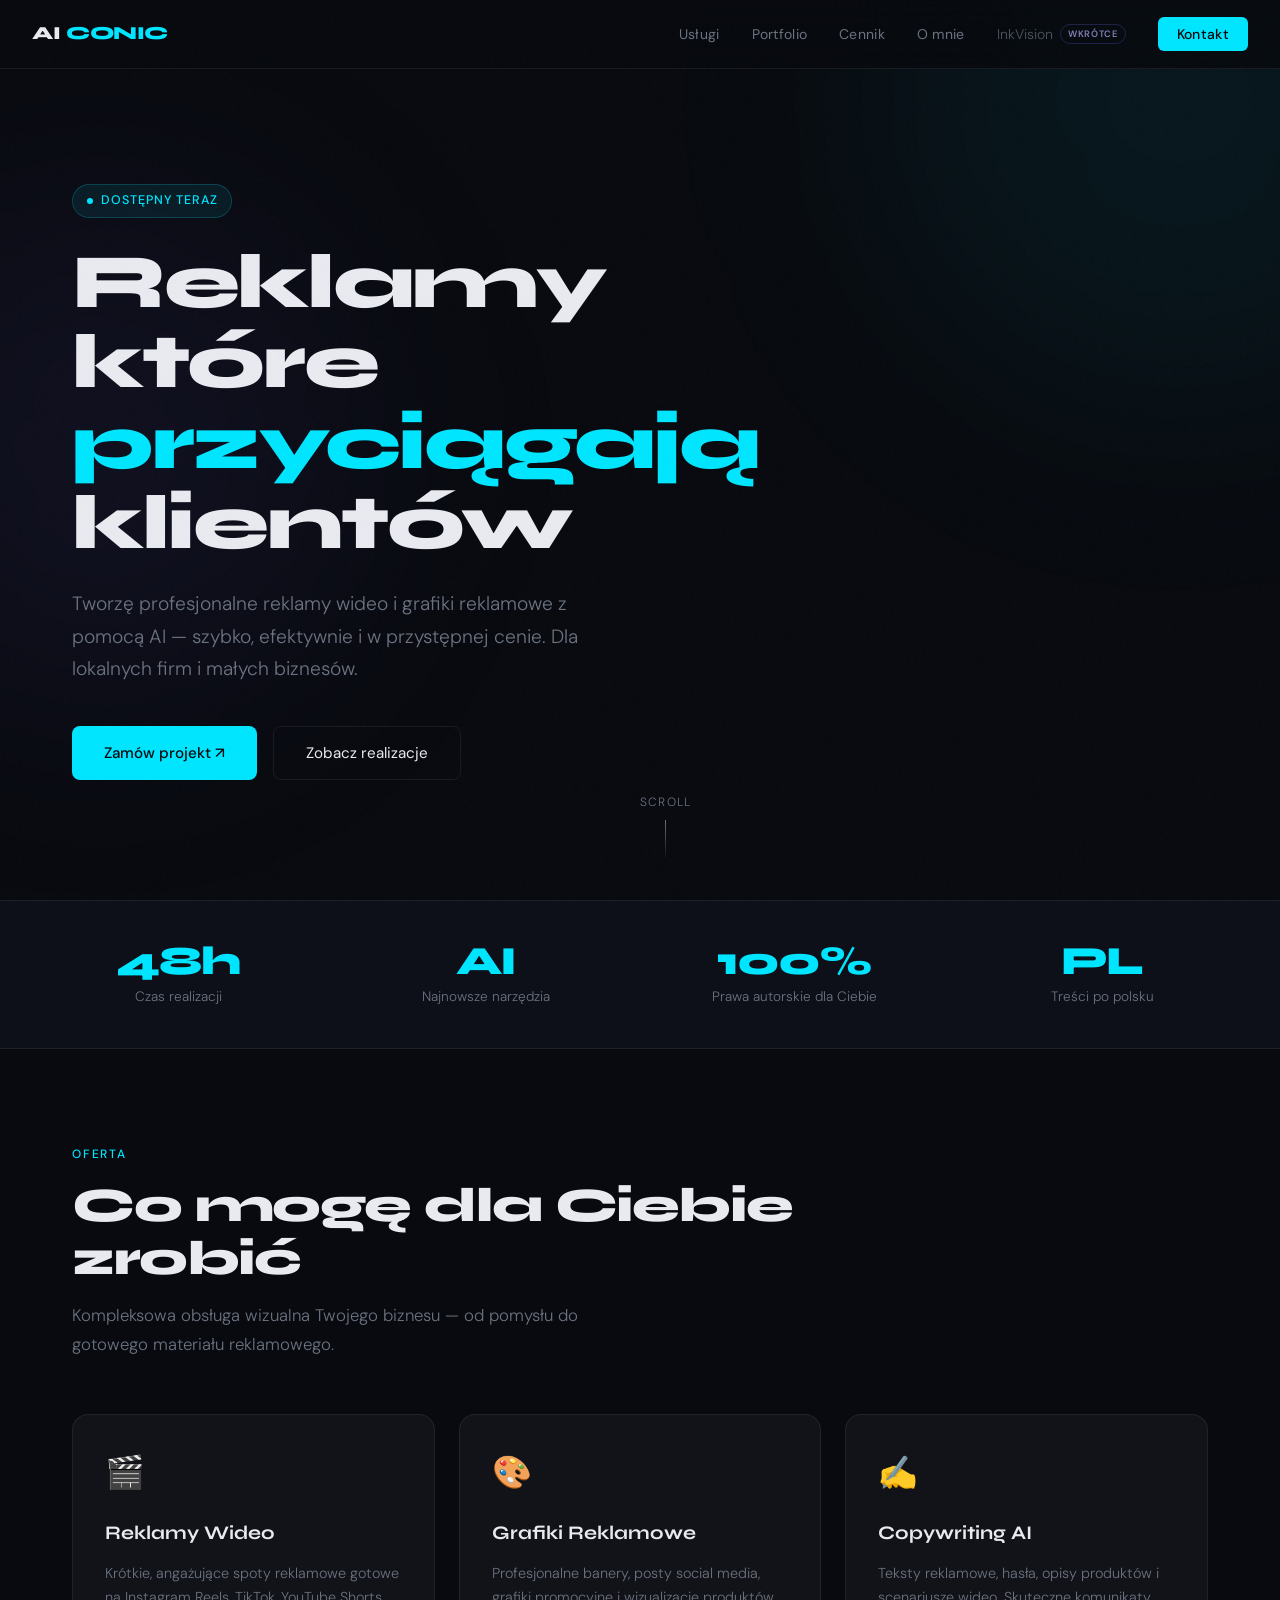
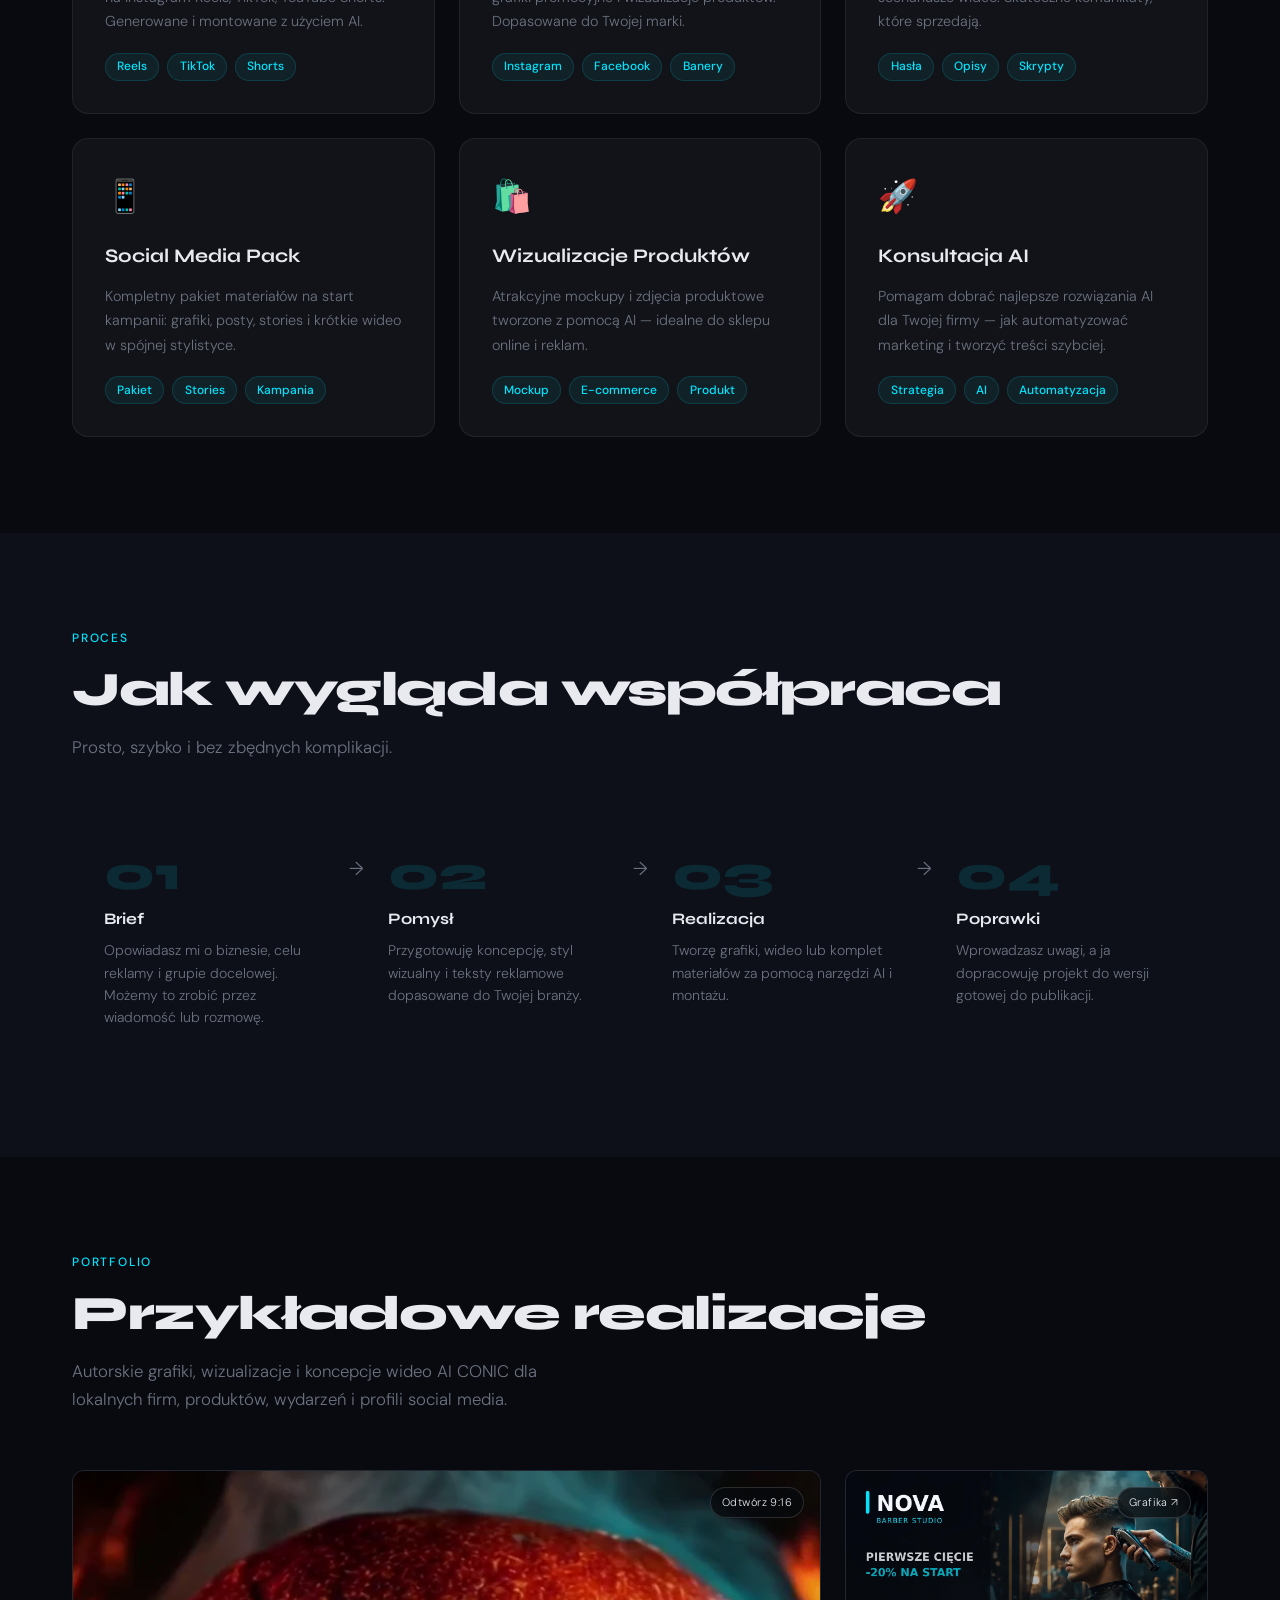
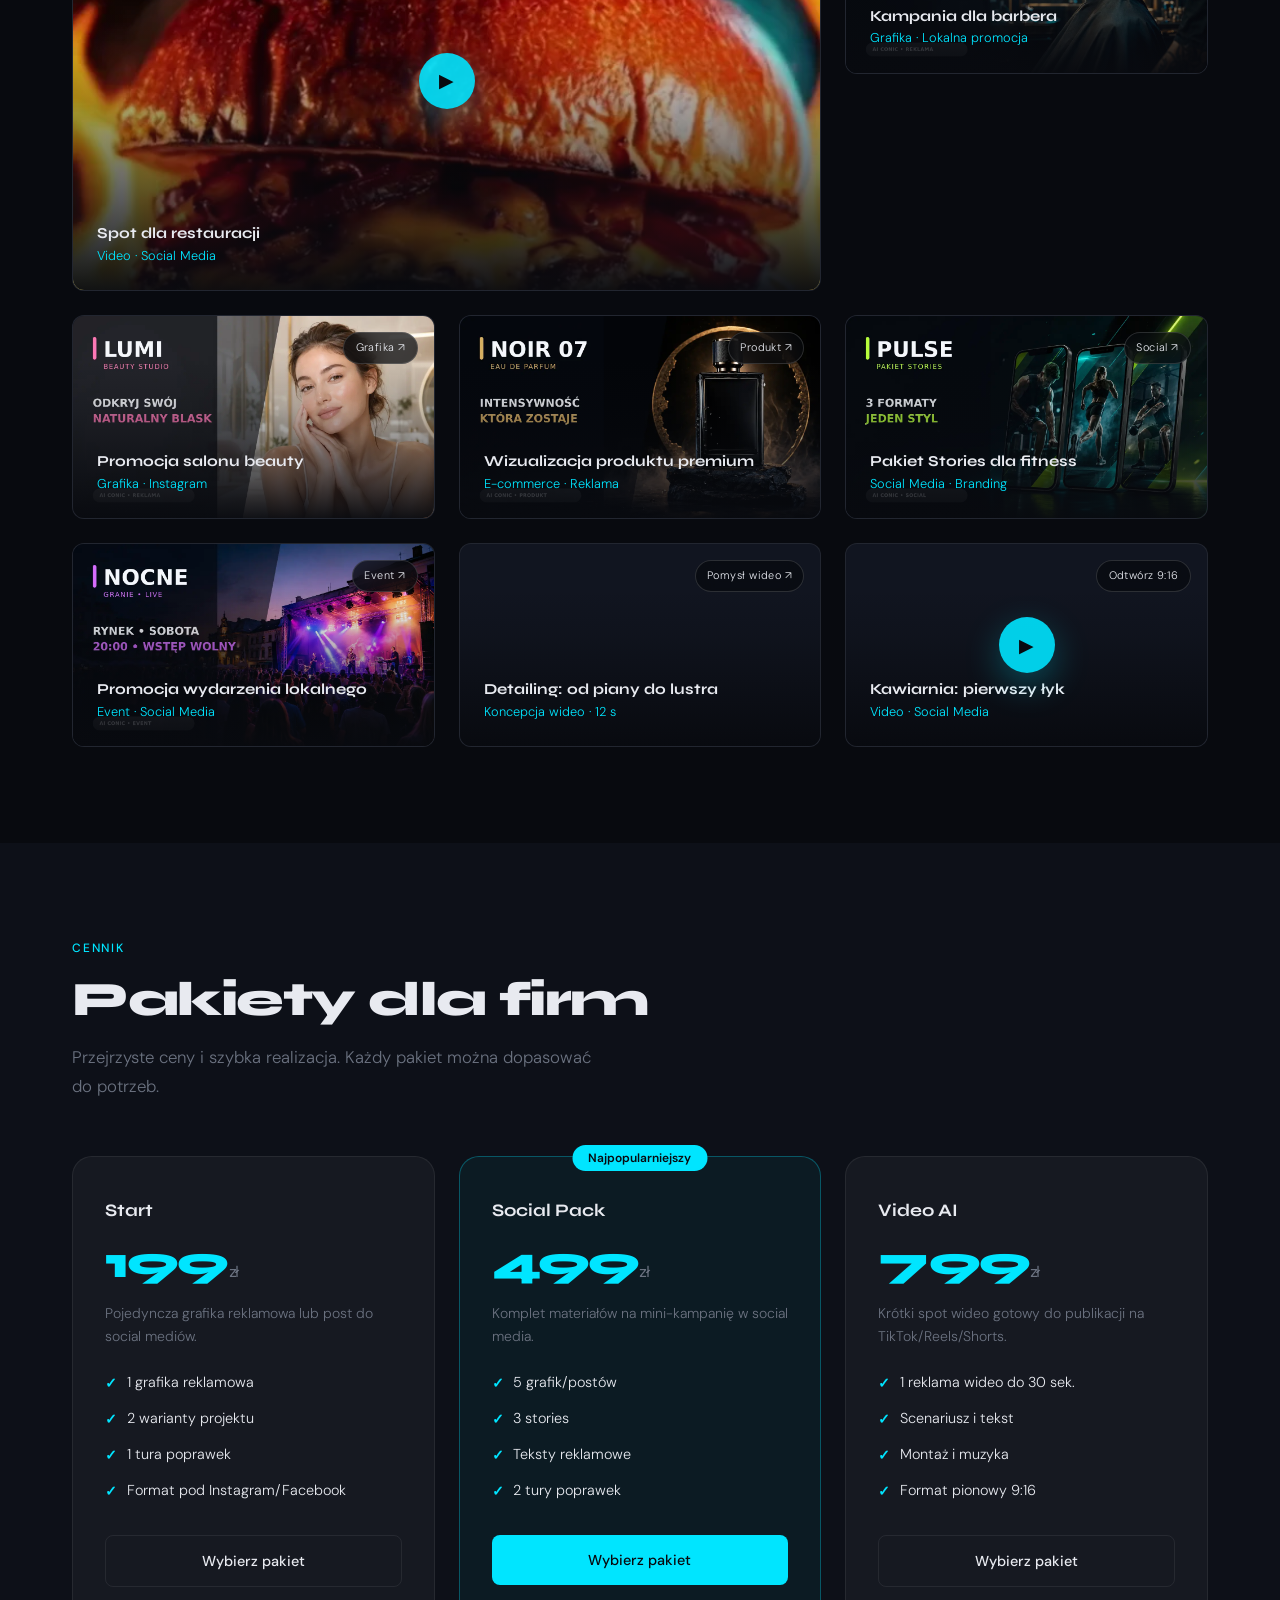
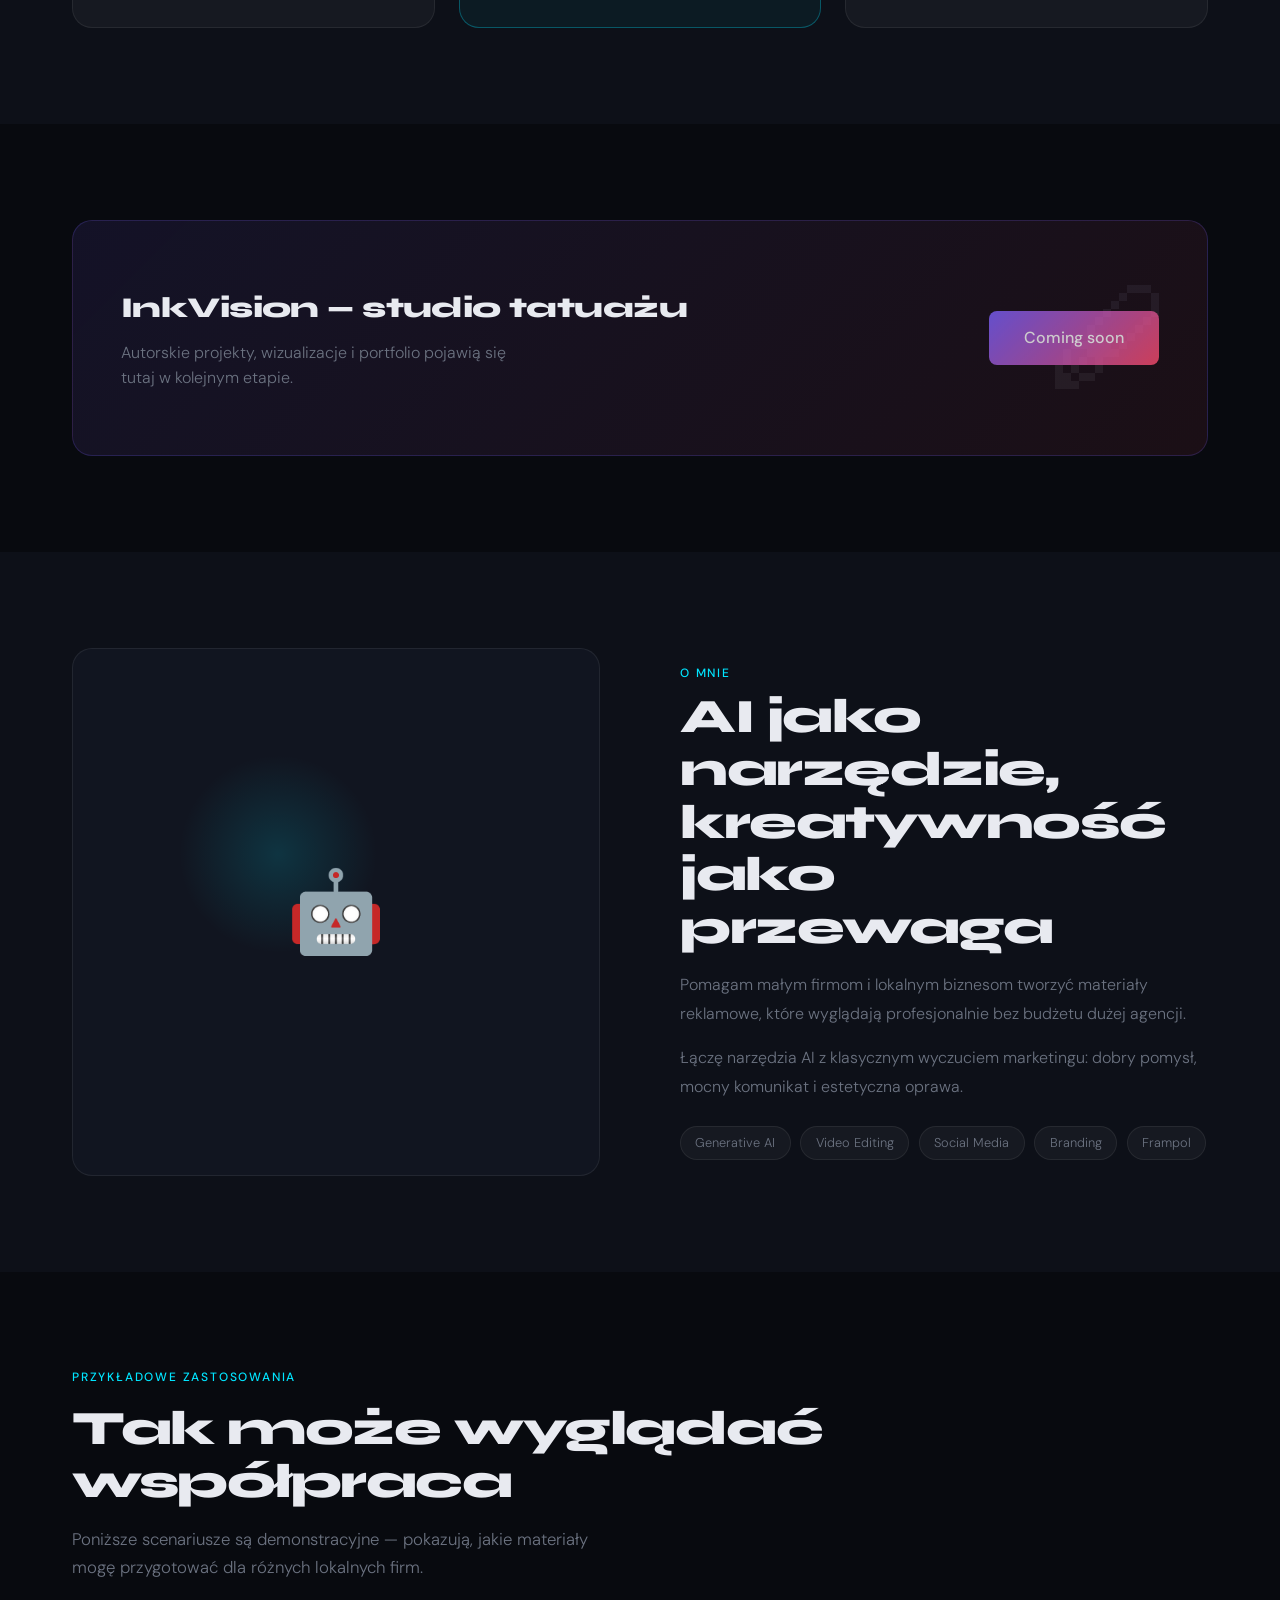
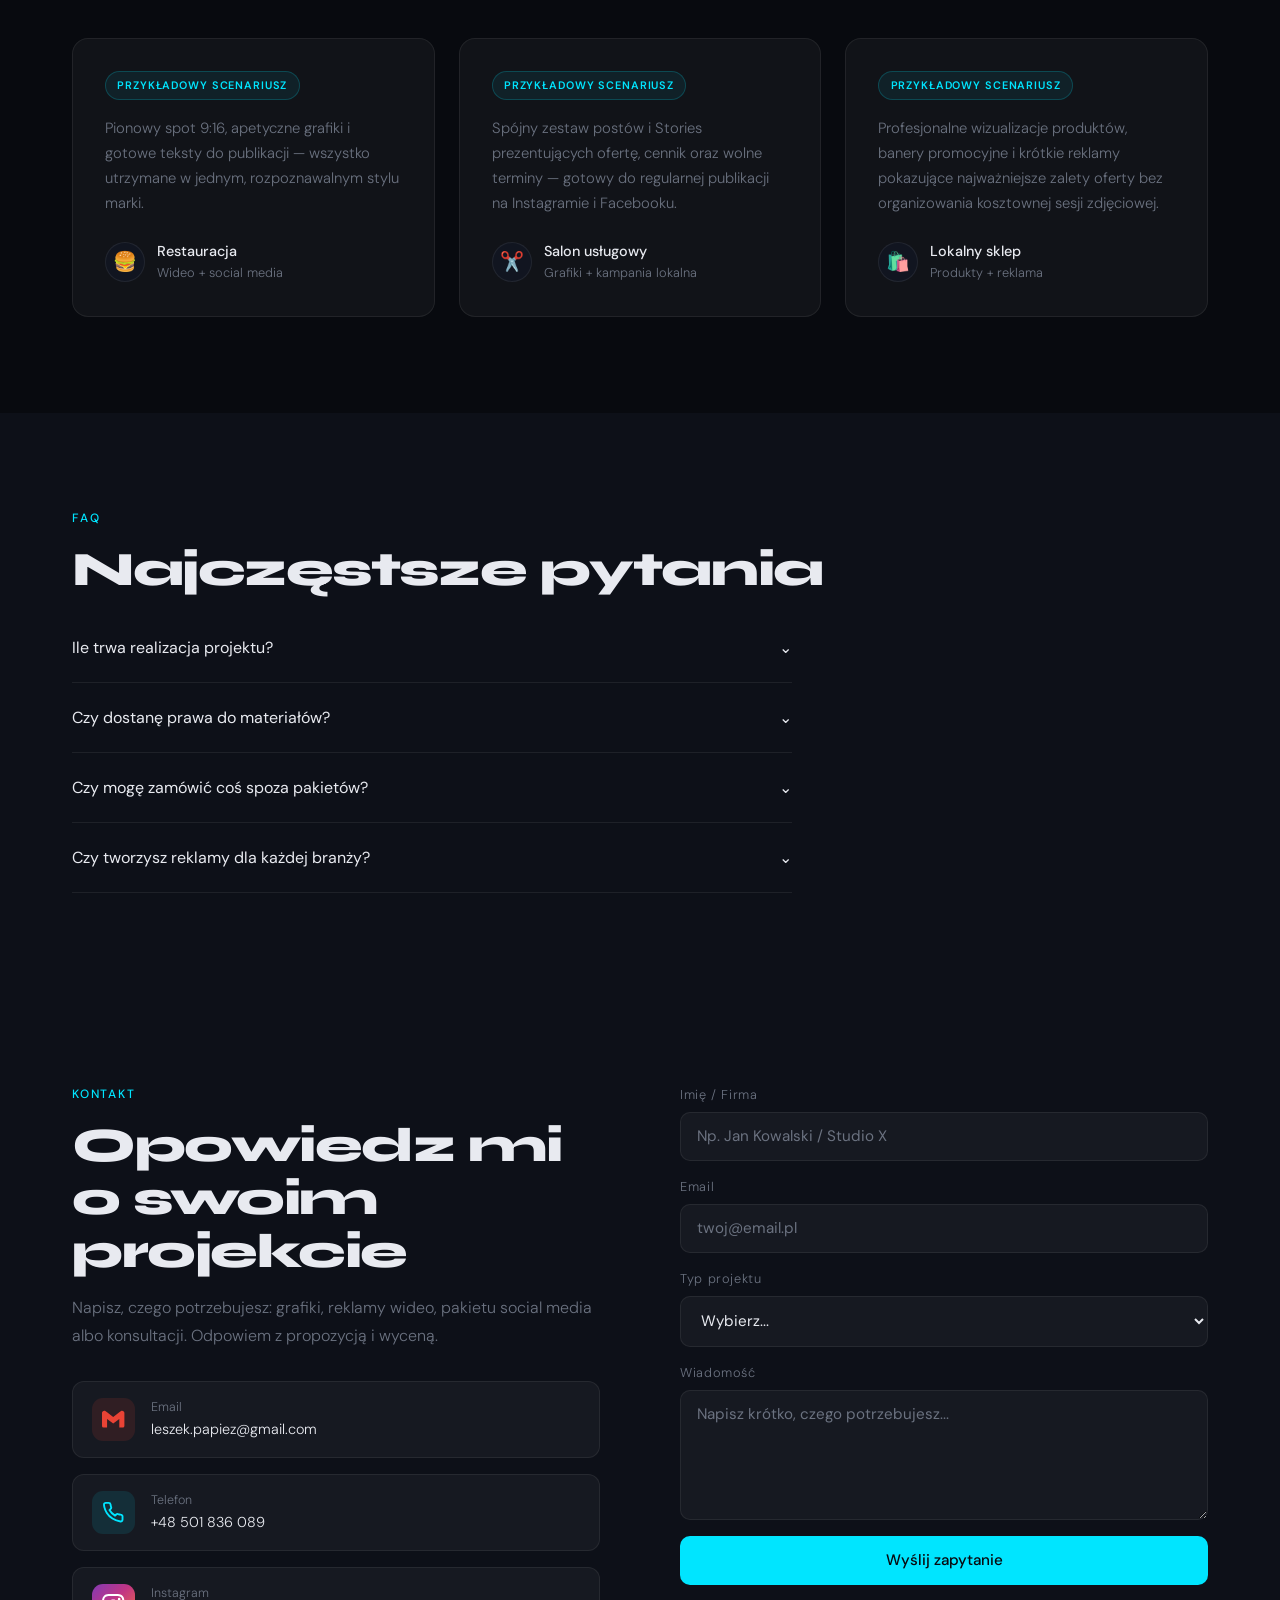
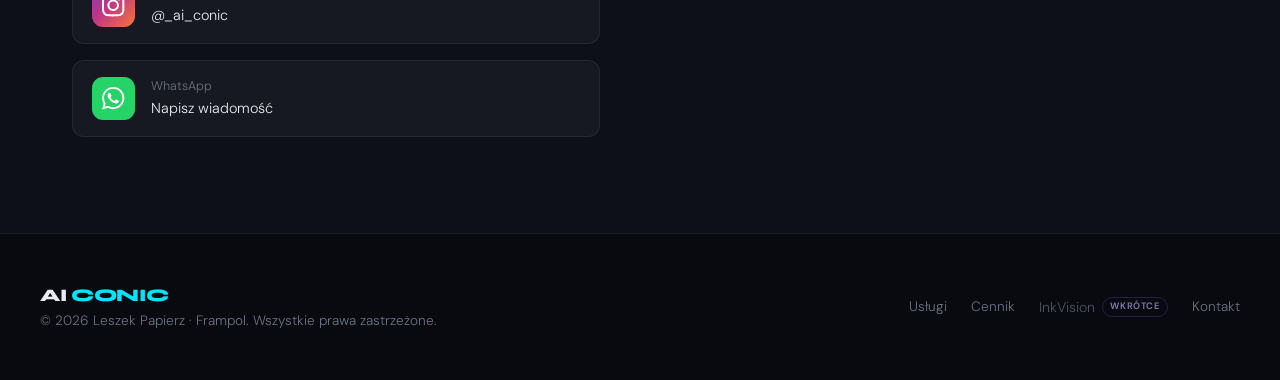
==== commit 2b9db2a3: "Wersjonuj adres reklamy KAWA 7:00" ====
--- a/index.html
+++ b/index.html
@@ -1263,7 +1263,7 @@
         <span class="portfolio-badge">Pomysł wideo ↗</span>
         <div class="overlay"><div class="overlay-text"><div class="overlay-title">Detailing: od piany do lustra</div><div class="overlay-type">Koncepcja wideo · 12 s</div></div></div>
       </a>
-      <button class="portfolio-item portfolio-video-trigger reveal" type="button" onclick="openPortfolioVideo(this)" data-video-src="assets/video/kawa-7-00-reklama-9x16.mp4" data-video-poster="assets/portfolio/generated/portfolio-video-coffee.webp" data-video-label="Reklama KAWA 7:00" aria-label="Odtwórz reklamę wideo KAWA 7:00">
+      <button class="portfolio-item portfolio-video-trigger reveal" type="button" onclick="openPortfolioVideo(this)" data-video-src="assets/video/kawa-7-00-reklama-v2-9x16.mp4" data-video-poster="assets/portfolio/generated/portfolio-video-coffee.webp" data-video-label="Reklama KAWA 7:00" aria-label="Odtwórz reklamę wideo KAWA 7:00">
         <img src="assets/portfolio/generated/portfolio-video-coffee.webp" alt="Reklama wideo KAWA 7:00 z espresso nalewanym do czarnej filiżanki" loading="lazy" decoding="async">
         <span class="portfolio-badge">Odtwórz 9:16</span>
         <span class="portfolio-play" aria-hidden="true">▶</span>
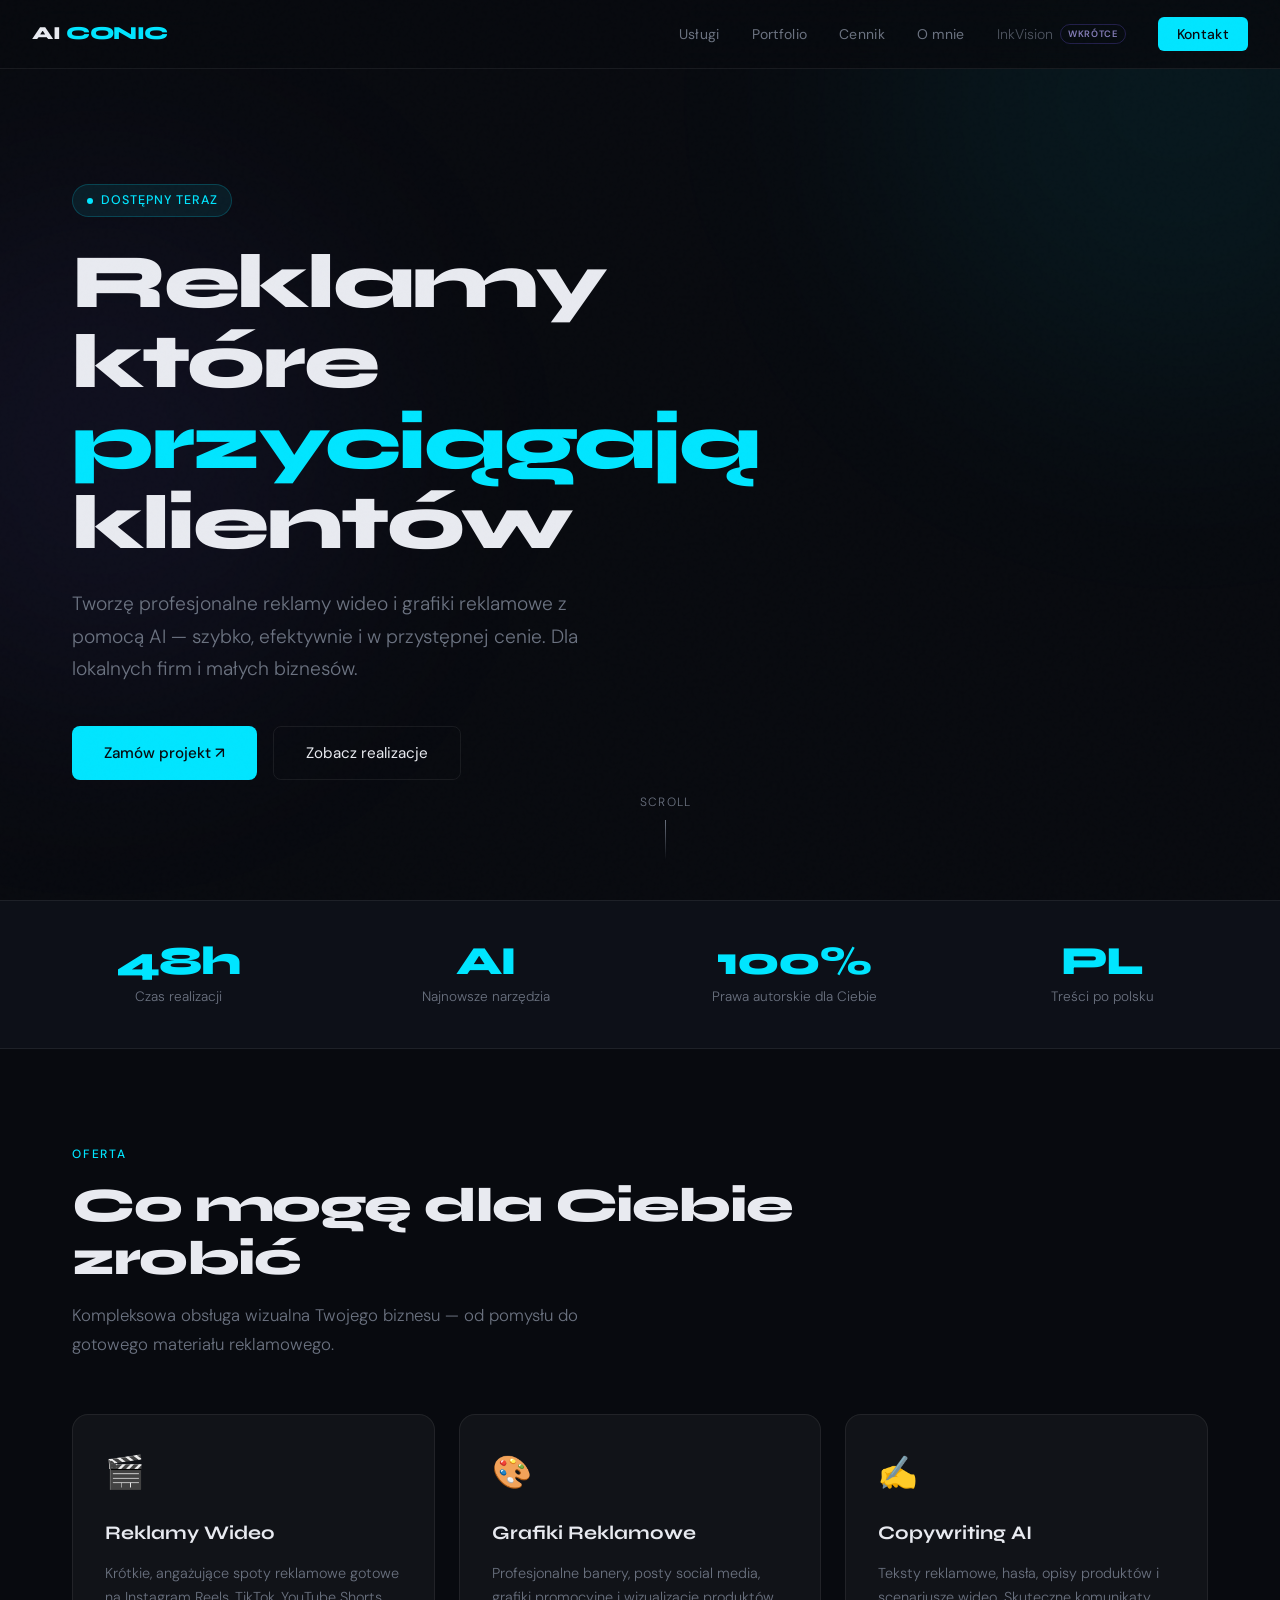
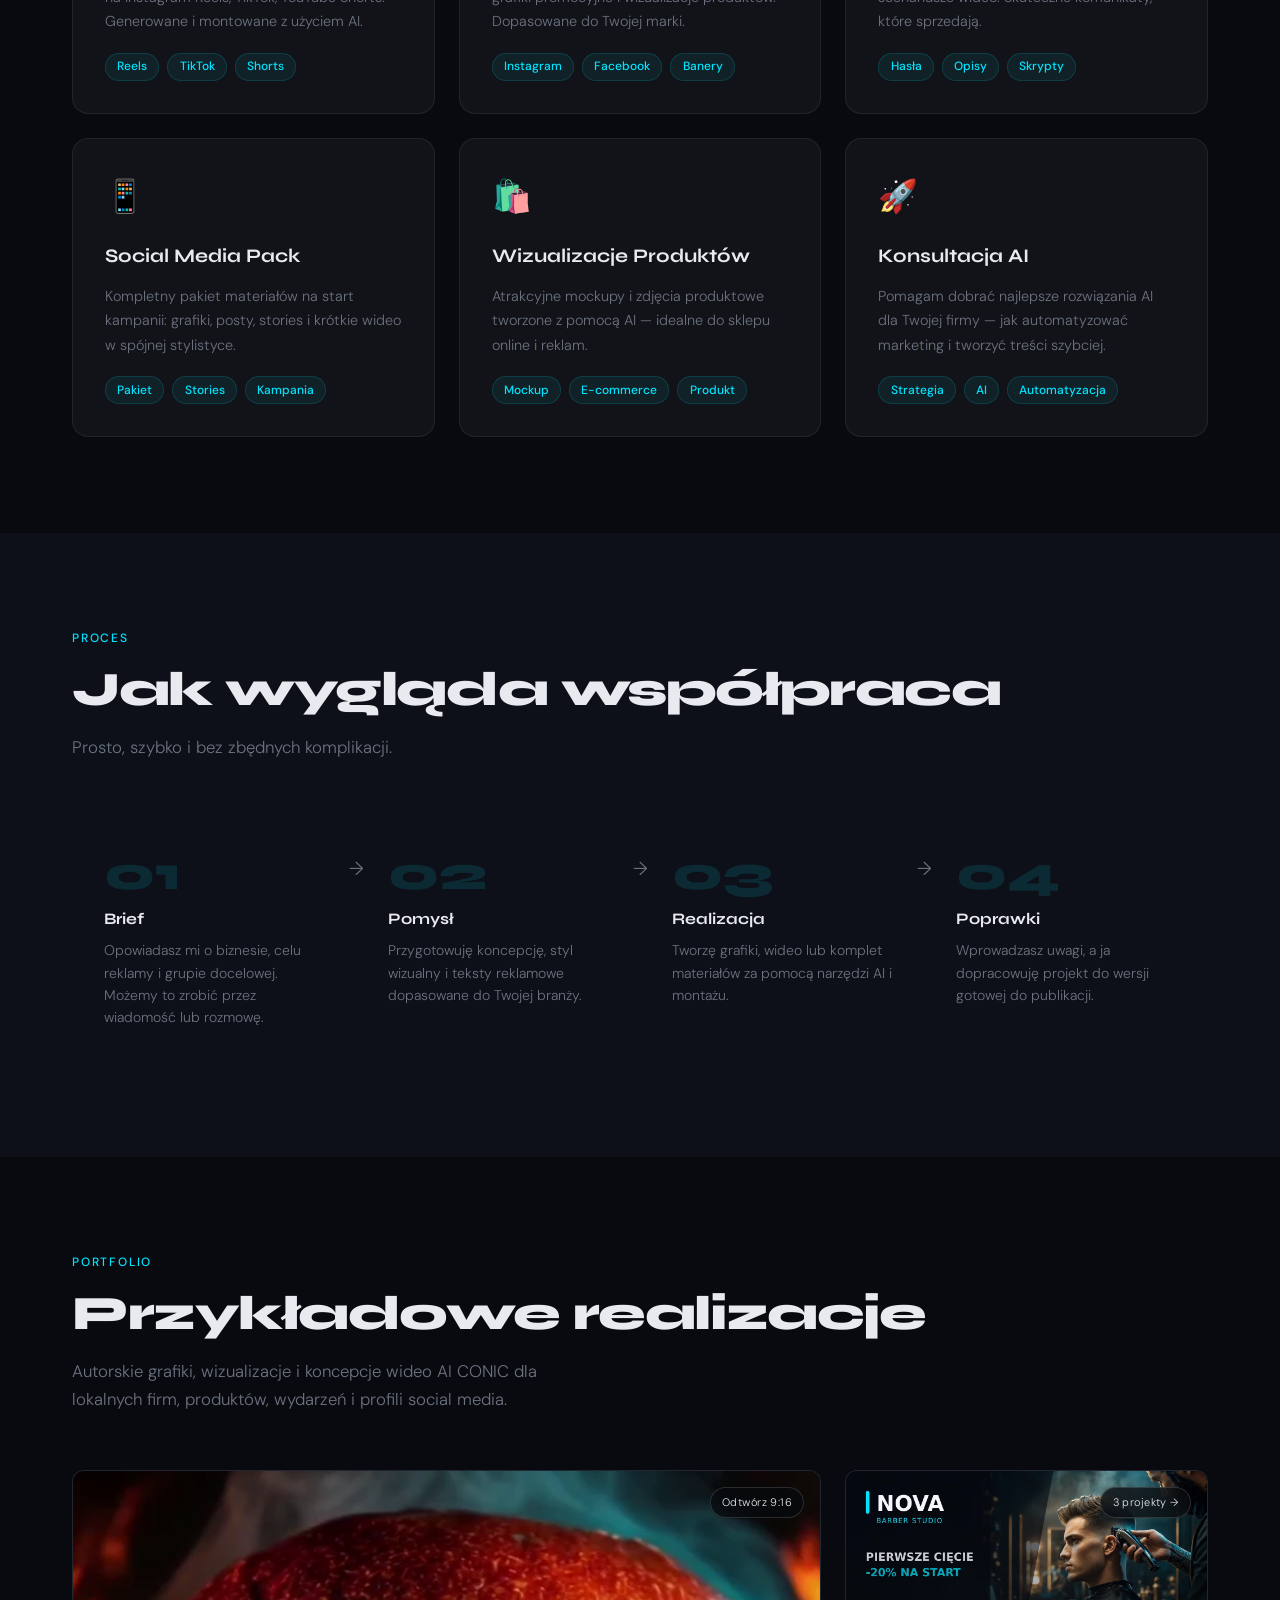
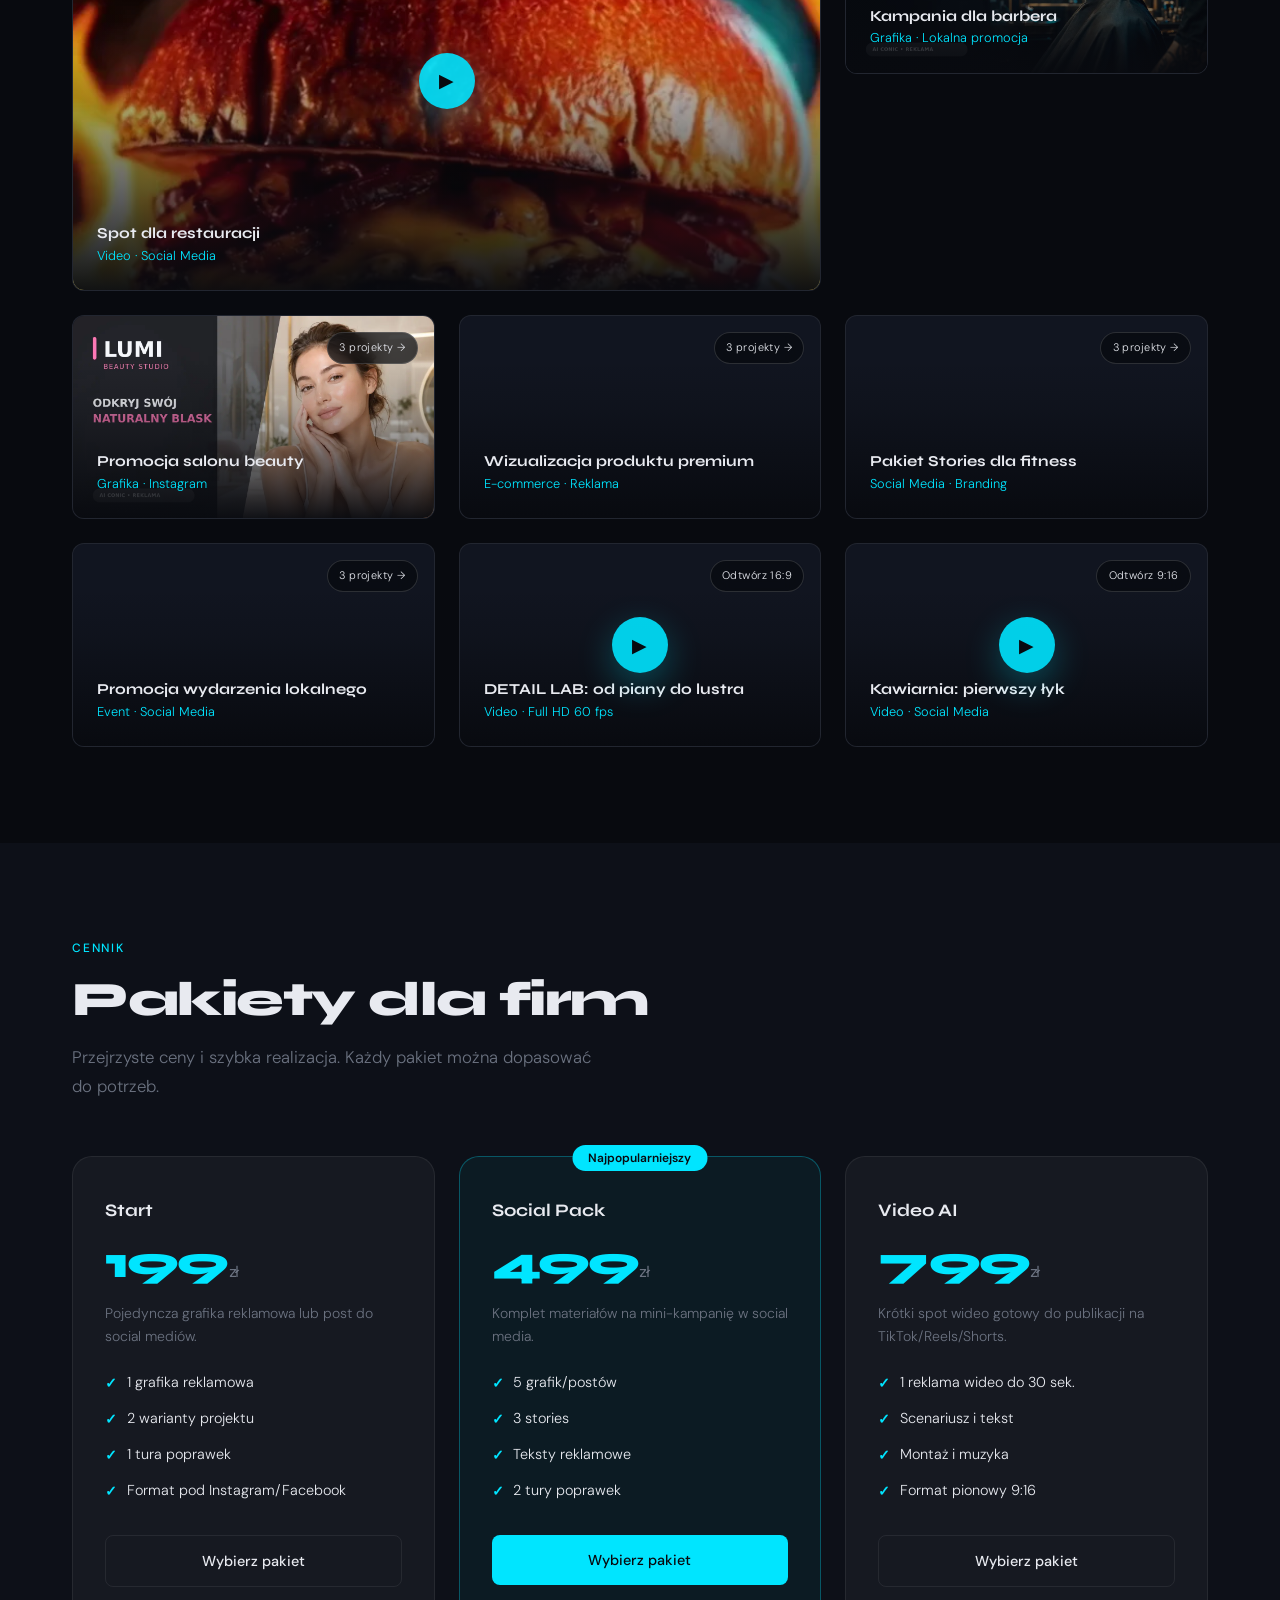
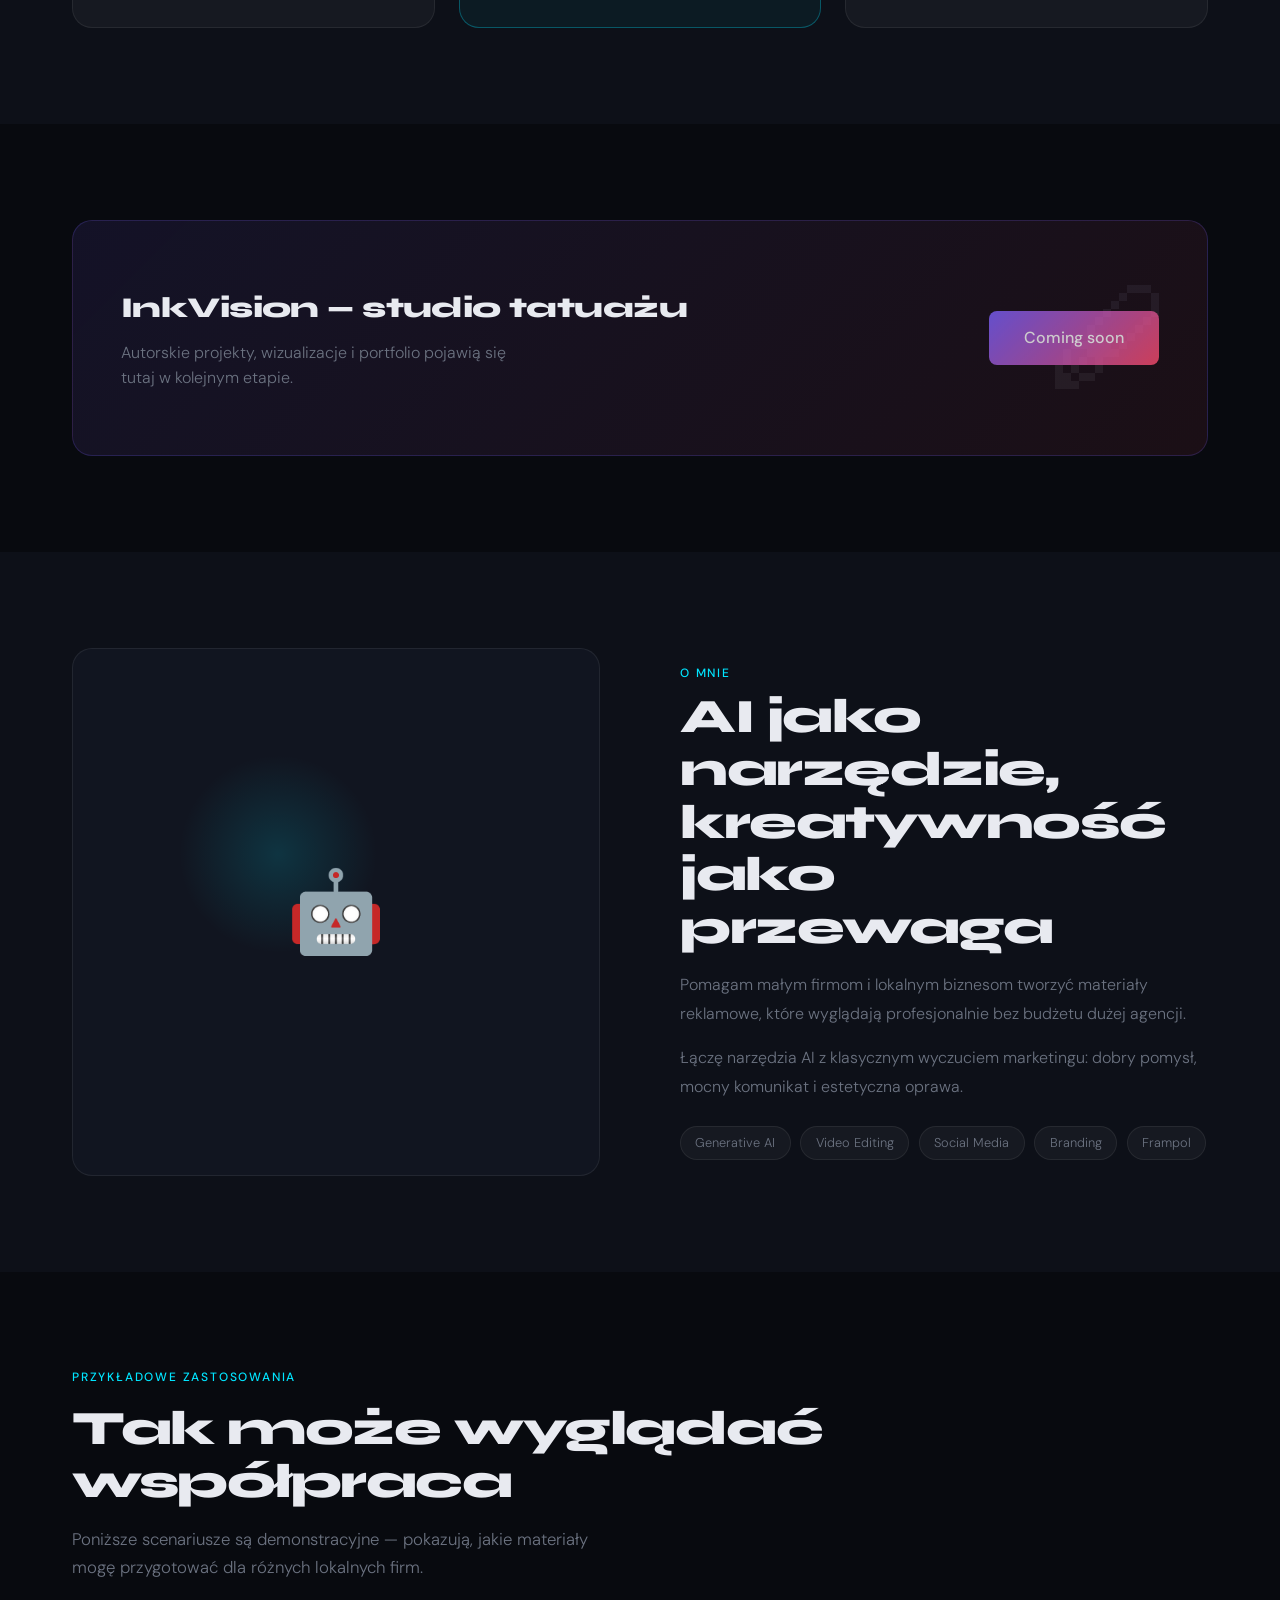
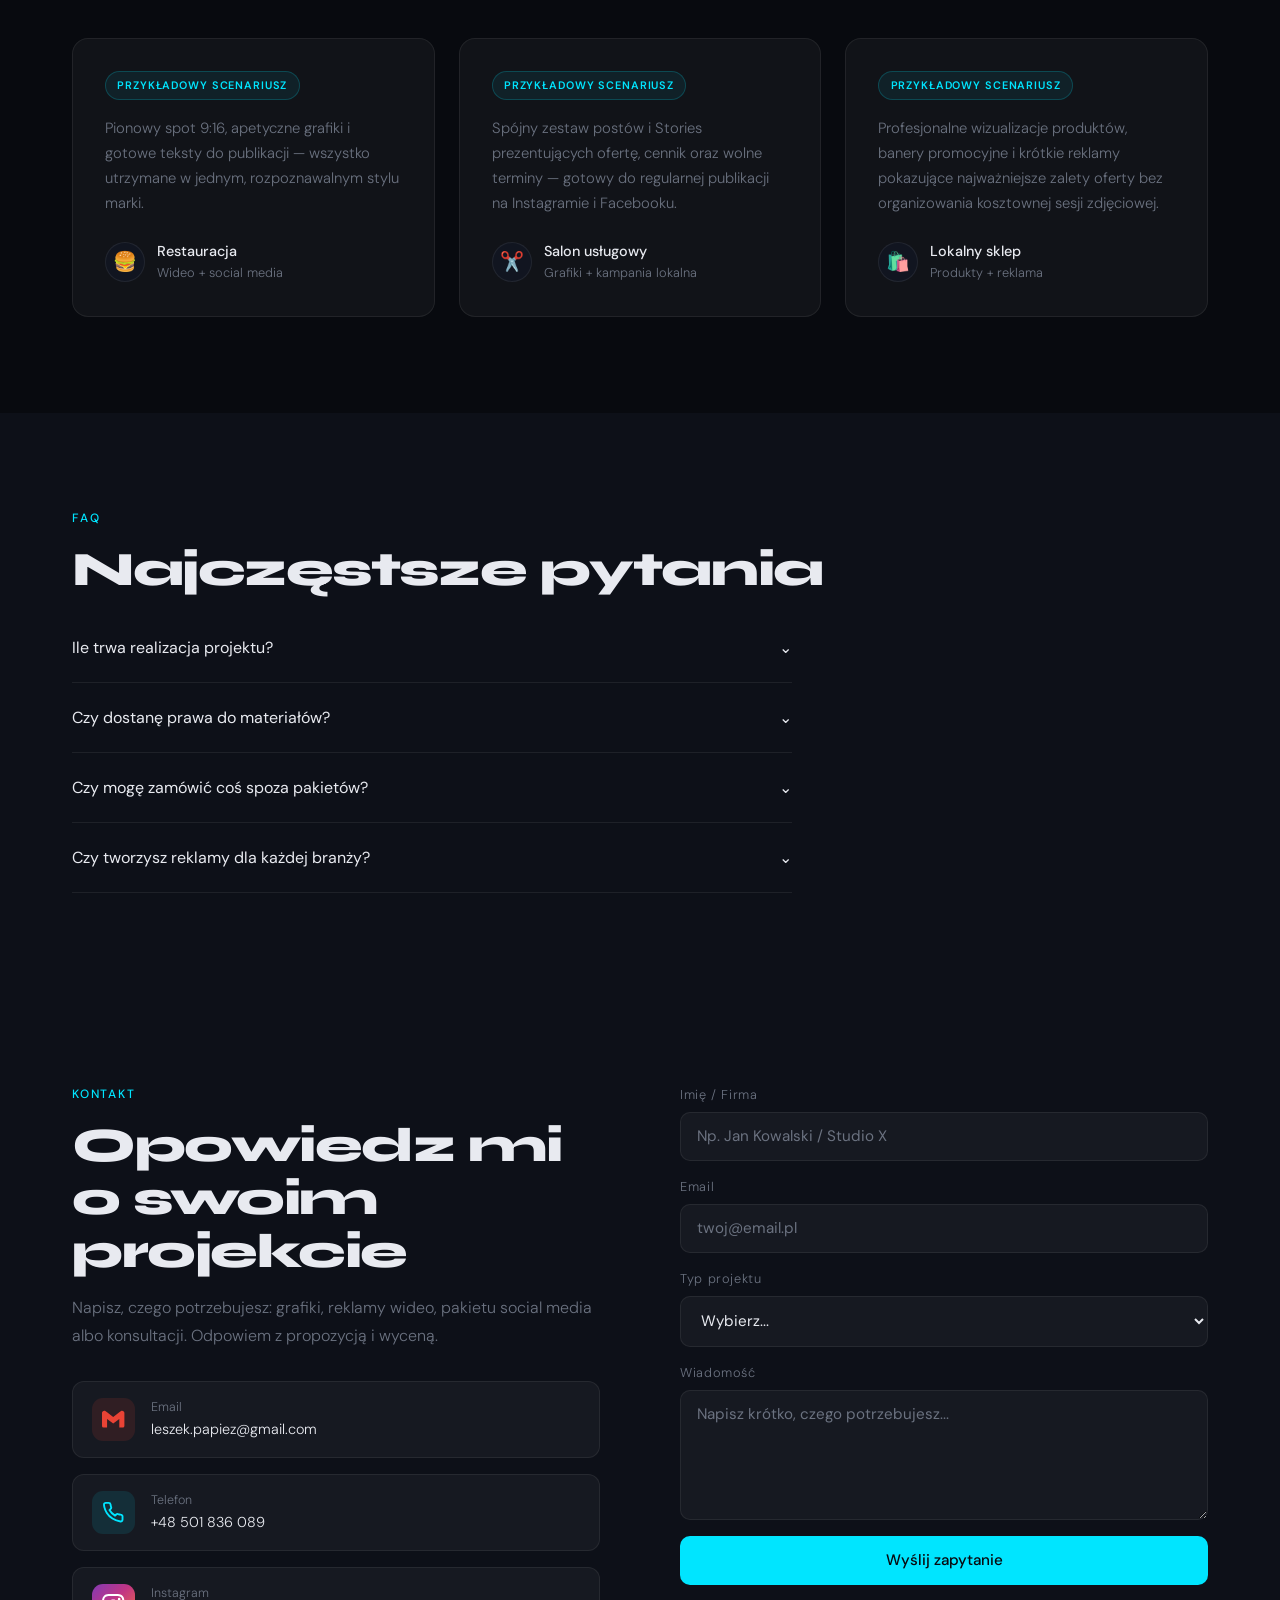
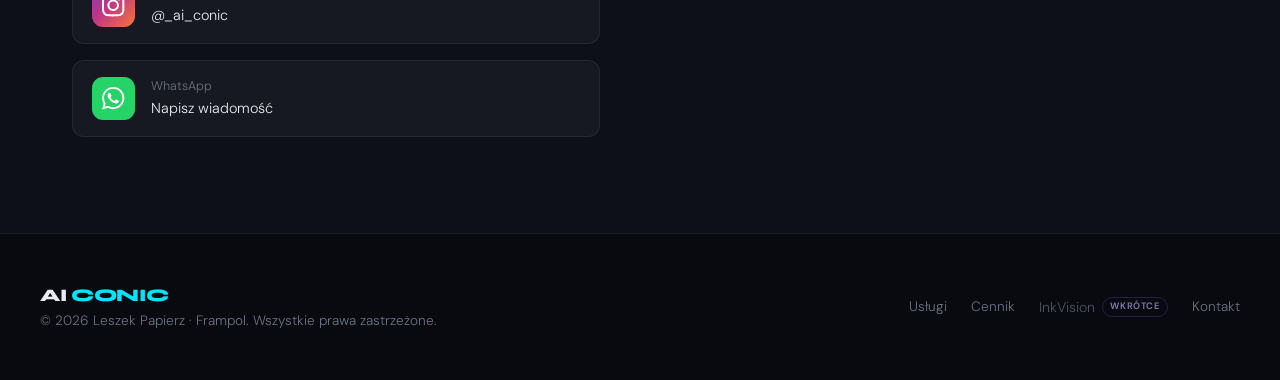
==== commit 3b51893b: "Dodaj galerie portfolio i pełne wersje wideo HD" ====
--- a/index.html
+++ b/index.html
@@ -592,6 +592,18 @@
     background: #000;
     box-shadow: 0 28px 90px rgba(0,0,0,0.6);
   }
+  .video-modal-shell {
+    display: grid;
+    justify-items: center;
+    gap: 0.9rem;
+    max-width: calc(100vw - 2rem);
+    max-height: calc(100vh - 2rem);
+  }
+  .video-modal-panel.landscape {
+    width: min(960px, calc(100vw - 2rem));
+    max-height: calc(100vh - 6rem);
+    aspect-ratio: 16/9;
+  }
   .video-modal video {
     display: block;
     width: 100%;
@@ -616,6 +628,20 @@
     box-shadow: 0 8px 24px rgba(0,0,0,0.45);
   }
   .video-modal-close:hover { background: var(--accent); color: #080a0f; }
+  .video-modal-hd {
+    display: inline-flex;
+    align-items: center;
+    justify-content: center;
+    gap: 0.45rem;
+    padding: 0.72rem 1rem;
+    border: 1px solid rgba(255,255,255,0.16);
+    border-radius: 999px;
+    background: #111520;
+    color: #fff;
+    text-decoration: none;
+    font-size: 0.82rem;
+  }
+  .video-modal-hd:hover { border-color: var(--accent); color: var(--accent); }
 
   /* PRICING */
   .pricing-grid {
@@ -1227,43 +1253,44 @@
     <p class="section-sub reveal">Autorskie grafiki, wizualizacje i koncepcje wideo AI CONIC dla lokalnych firm, produktów, wydarzeń i profili social media.</p>
 
     <div class="portfolio-grid">
-      <button class="portfolio-item portfolio-video-trigger reveal" type="button" onclick="openPortfolioVideo(this)" data-video-src="assets/video/zar-burger-house-reklama-9x16.mp4" data-video-poster="assets/video/zar-burger-house-poster.webp" data-video-label="Reklama ŻAR Burger House" aria-label="Odtwórz reklamę wideo restauracji ŻAR Burger House">
+      <button class="portfolio-item portfolio-video-trigger reveal" type="button" onclick="openPortfolioVideo(this)" data-video-src="assets/video/zar-burger-house-reklama-9x16.mp4" data-video-poster="assets/video/zar-burger-house-poster.webp" data-video-label="Reklama ŻAR Burger House" data-video-ratio="portrait" data-hd-url="video-hd.html?film=burger" aria-label="Odtwórz reklamę wideo restauracji ŻAR Burger House">
         <img src="assets/video/zar-burger-house-poster.webp" alt="Burger w płomieniach z reklamy restauracji ŻAR Burger House" loading="lazy" decoding="async">
         <span class="portfolio-badge">Odtwórz 9:16</span>
         <span class="portfolio-play" aria-hidden="true">▶</span>
         <div class="overlay"><div class="overlay-text"><div class="overlay-title">Spot dla restauracji</div><div class="overlay-type">Video · Social Media</div></div></div>
       </button>
-      <a class="portfolio-item reveal" href="assets/portfolio/generated/portfolio-barber-campaign.webp" target="_blank" rel="noopener noreferrer" aria-label="Zobacz pełną grafikę kampanii NOVA Barber Studio">
+      <a class="portfolio-item reveal" href="portfolio/barber.html" aria-label="Zobacz serię grafik kampanii NOVA Barber Studio">
         <img src="assets/portfolio/generated/portfolio-barber-campaign.webp" alt="Grafika reklamowa NOVA Barber Studio z promocją pierwszego cięcia" loading="lazy" decoding="async">
-        <span class="portfolio-badge">Grafika ↗</span>
+        <span class="portfolio-badge">3 projekty →</span>
         <div class="overlay"><div class="overlay-text"><div class="overlay-title">Kampania dla barbera</div><div class="overlay-type">Grafika · Lokalna promocja</div></div></div>
       </a>
-      <a class="portfolio-item reveal" href="assets/portfolio/generated/portfolio-beauty-campaign.webp" target="_blank" rel="noopener noreferrer" aria-label="Zobacz pełną grafikę kampanii LUMI Beauty Studio">
+      <a class="portfolio-item reveal" href="portfolio/beauty.html" aria-label="Zobacz serię grafik kampanii LUMÉA Beauty">
         <img src="assets/portfolio/generated/portfolio-beauty-campaign.webp" alt="Jasna grafika reklamowa LUMI Beauty Studio" loading="lazy" decoding="async">
-        <span class="portfolio-badge">Grafika ↗</span>
+        <span class="portfolio-badge">3 projekty →</span>
         <div class="overlay"><div class="overlay-text"><div class="overlay-title">Promocja salonu beauty</div><div class="overlay-type">Grafika · Instagram</div></div></div>
       </a>
-      <a class="portfolio-item reveal" href="assets/portfolio/generated/portfolio-perfume-product.webp" target="_blank" rel="noopener noreferrer" aria-label="Zobacz pełną wizualizację produktu NOIR 07">
+      <a class="portfolio-item reveal" href="portfolio/product.html" aria-label="Zobacz serię wizualizacji produktu NOIR 07">
         <img src="assets/portfolio/generated/portfolio-perfume-product.webp" alt="Luksusowa wizualizacja czarnych perfum NOIR 07" loading="lazy" decoding="async">
-        <span class="portfolio-badge">Produkt ↗</span>
+        <span class="portfolio-badge">3 projekty →</span>
         <div class="overlay"><div class="overlay-text"><div class="overlay-title">Wizualizacja produktu premium</div><div class="overlay-type">E-commerce · Reklama</div></div></div>
       </a>
-      <a class="portfolio-item reveal" href="assets/portfolio/generated/portfolio-fitness-stories.webp" target="_blank" rel="noopener noreferrer" aria-label="Zobacz pełną grafikę pakietu Stories PULSE">
+      <a class="portfolio-item reveal" href="portfolio/fitness.html" aria-label="Zobacz serię grafik dla PULSE Club">
         <img src="assets/portfolio/generated/portfolio-fitness-stories.webp" alt="Pakiet trzech Stories dla studia fitness PULSE" loading="lazy" decoding="async">
-        <span class="portfolio-badge">Social ↗</span>
+        <span class="portfolio-badge">3 projekty →</span>
         <div class="overlay"><div class="overlay-text"><div class="overlay-title">Pakiet Stories dla fitness</div><div class="overlay-type">Social Media · Branding</div></div></div>
       </a>
-      <a class="portfolio-item reveal" href="assets/portfolio/generated/portfolio-local-event.webp" target="_blank" rel="noopener noreferrer" aria-label="Zobacz pełną grafikę wydarzenia Nocne Granie">
+      <a class="portfolio-item reveal" href="portfolio/event.html" aria-label="Zobacz serię grafik wydarzeń lokalnych">
         <img src="assets/portfolio/generated/portfolio-local-event.webp" alt="Grafika promująca lokalne wydarzenie muzyczne Nocne Granie" loading="lazy" decoding="async">
-        <span class="portfolio-badge">Event ↗</span>
+        <span class="portfolio-badge">3 projekty →</span>
         <div class="overlay"><div class="overlay-text"><div class="overlay-title">Promocja wydarzenia lokalnego</div><div class="overlay-type">Event · Social Media</div></div></div>
       </a>
-      <a class="portfolio-item reveal" href="assets/portfolio/generated/portfolio-video-detailing.webp" target="_blank" rel="noopener noreferrer" aria-label="Zobacz koncepcję reklamy wideo studia auto detailingu">
-        <img src="assets/portfolio/generated/portfolio-video-detailing.webp" alt="Koncepcja wideo DETAIL LAB z czarnym samochodem i pianą" loading="lazy" decoding="async">
-        <span class="portfolio-badge">Pomysł wideo ↗</span>
-        <div class="overlay"><div class="overlay-text"><div class="overlay-title">Detailing: od piany do lustra</div><div class="overlay-type">Koncepcja wideo · 12 s</div></div></div>
-      </a>
-      <button class="portfolio-item portfolio-video-trigger reveal" type="button" onclick="openPortfolioVideo(this)" data-video-src="assets/video/kawa-7-00-reklama-v2-9x16.mp4" data-video-poster="assets/portfolio/generated/portfolio-video-coffee.webp" data-video-label="Reklama KAWA 7:00" aria-label="Odtwórz reklamę wideo KAWA 7:00">
+      <button class="portfolio-item portfolio-video-trigger reveal" type="button" onclick="openPortfolioVideo(this)" data-video-src="assets/video/detail-lab-reklama-web-16x9.mp4" data-video-poster="assets/video/detail-lab-poster.webp" data-video-label="Reklama DETAIL LAB" data-video-ratio="landscape" data-hd-url="video-hd.html?film=detailing" aria-label="Odtwórz reklamę wideo DETAIL LAB">
+        <img src="assets/video/detail-lab-poster.webp" alt="Czarny samochód w reklamie DETAIL LAB" loading="lazy" decoding="async">
+        <span class="portfolio-badge">Odtwórz 16:9</span>
+        <span class="portfolio-play" aria-hidden="true">▶</span>
+        <div class="overlay"><div class="overlay-text"><div class="overlay-title">DETAIL LAB: od piany do lustra</div><div class="overlay-type">Video · Full HD 60 fps</div></div></div>
+      </button>
+      <button class="portfolio-item portfolio-video-trigger reveal" type="button" onclick="openPortfolioVideo(this)" data-video-src="assets/video/kawa-7-00-reklama-v2-9x16.mp4" data-video-poster="assets/portfolio/generated/portfolio-video-coffee.webp" data-video-label="Reklama KAWA 7:00" data-video-ratio="portrait" data-hd-url="video-hd.html?film=coffee" aria-label="Odtwórz reklamę wideo KAWA 7:00">
         <img src="assets/portfolio/generated/portfolio-video-coffee.webp" alt="Reklama wideo KAWA 7:00 z espresso nalewanym do czarnej filiżanki" loading="lazy" decoding="async">
         <span class="portfolio-badge">Odtwórz 9:16</span>
         <span class="portfolio-play" aria-hidden="true">▶</span>
@@ -1274,12 +1301,15 @@
 </section>
 
 <div class="video-modal" id="portfolioVideoModal" hidden aria-hidden="true" role="dialog" aria-modal="true" aria-label="Reklama wideo" onclick="closePortfolioVideoOnBackdrop(event)">
-  <div class="video-modal-panel">
-    <button class="video-modal-close" type="button" onclick="closePortfolioVideo()" aria-label="Zamknij film">×</button>
-    <video id="portfolioVideo" controls playsinline preload="metadata">
-      <source id="portfolioVideoSource" type="video/mp4">
-      Twoja przeglądarka nie obsługuje odtwarzania wideo.
-    </video>
+  <div class="video-modal-shell">
+    <div class="video-modal-panel">
+      <button class="video-modal-close" type="button" onclick="closePortfolioVideo()" aria-label="Zamknij film">×</button>
+      <video id="portfolioVideo" controls playsinline preload="metadata">
+        <source id="portfolioVideoSource" type="video/mp4">
+        Twoja przeglądarka nie obsługuje odtwarzania wideo.
+      </video>
+    </div>
+    <a class="video-modal-hd" id="portfolioVideoHd" href="video-hd.html">Obejrzyj lub pobierz pełną wersję HD →</a>
   </div>
 </div>
 
@@ -1517,9 +1547,13 @@
     const modal = document.getElementById('portfolioVideoModal');
     const video = document.getElementById('portfolioVideo');
     const source = document.getElementById('portfolioVideoSource');
+    const panel = modal.querySelector('.video-modal-panel');
+    const hdLink = document.getElementById('portfolioVideoHd');
     activePortfolioVideoTrigger = trigger;
     source.src = trigger.dataset.videoSrc;
     video.poster = trigger.dataset.videoPoster;
+    panel.classList.toggle('landscape', trigger.dataset.videoRatio === 'landscape');
+    hdLink.href = trigger.dataset.hdUrl;
     modal.setAttribute('aria-label', trigger.dataset.videoLabel);
     video.load();
     modal.hidden = false;
@@ -1534,6 +1568,7 @@
     const video = document.getElementById('portfolioVideo');
     video.pause();
     video.removeAttribute('poster');
+    modal.querySelector('.video-modal-panel').classList.remove('landscape');
     document.getElementById('portfolioVideoSource').removeAttribute('src');
     video.load();
     modal.hidden = true;
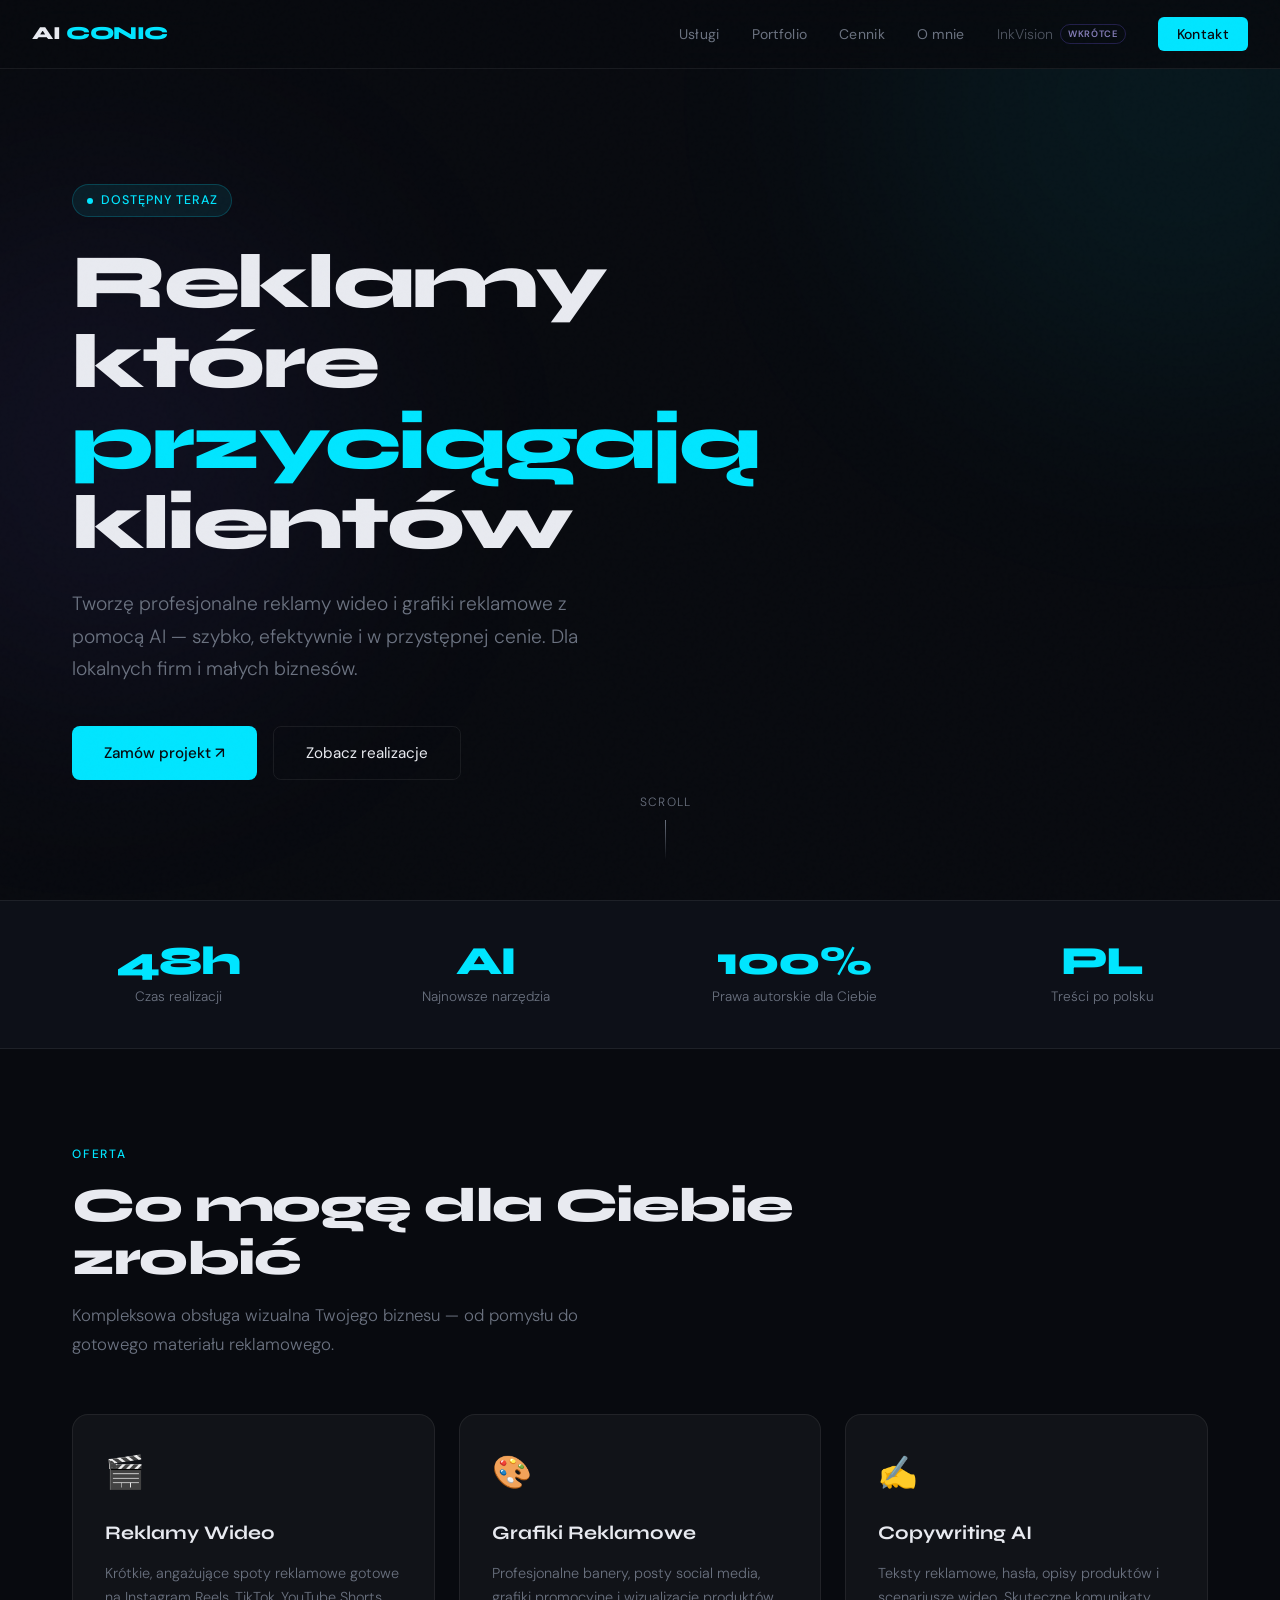
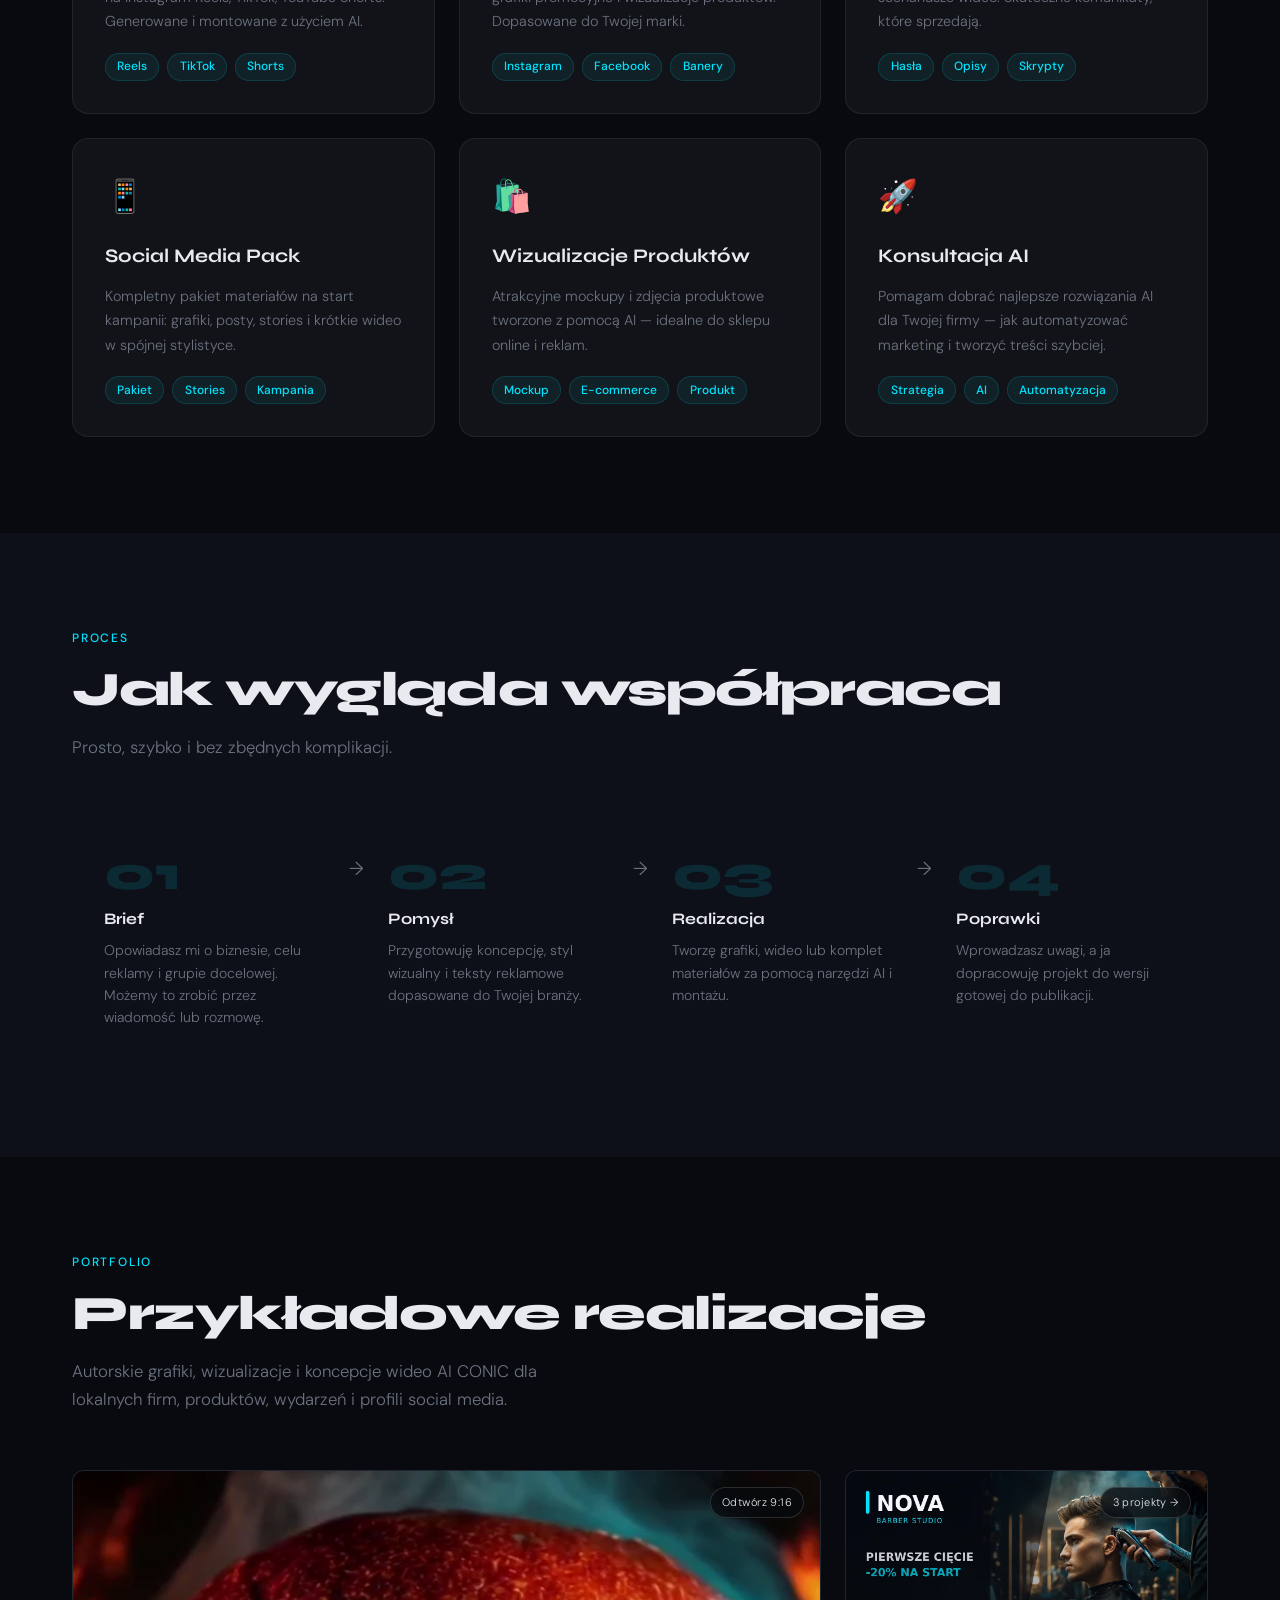
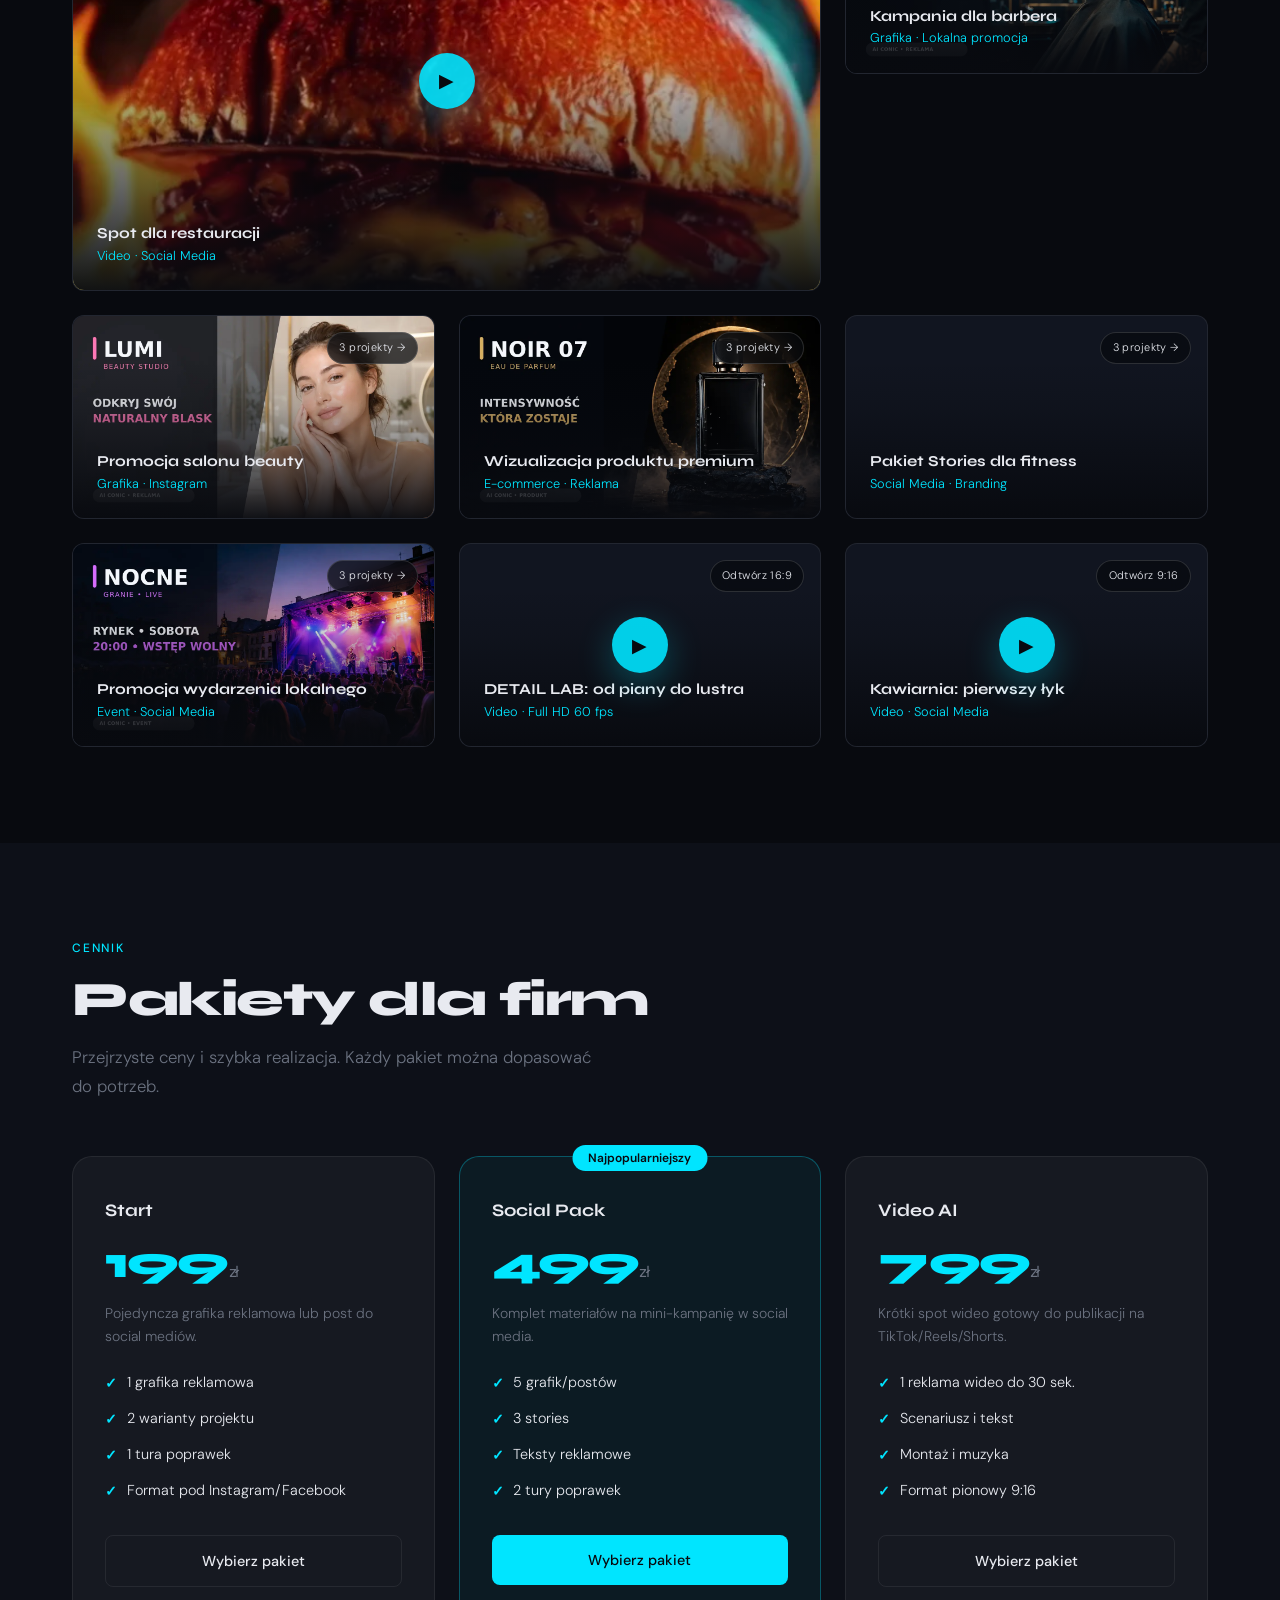
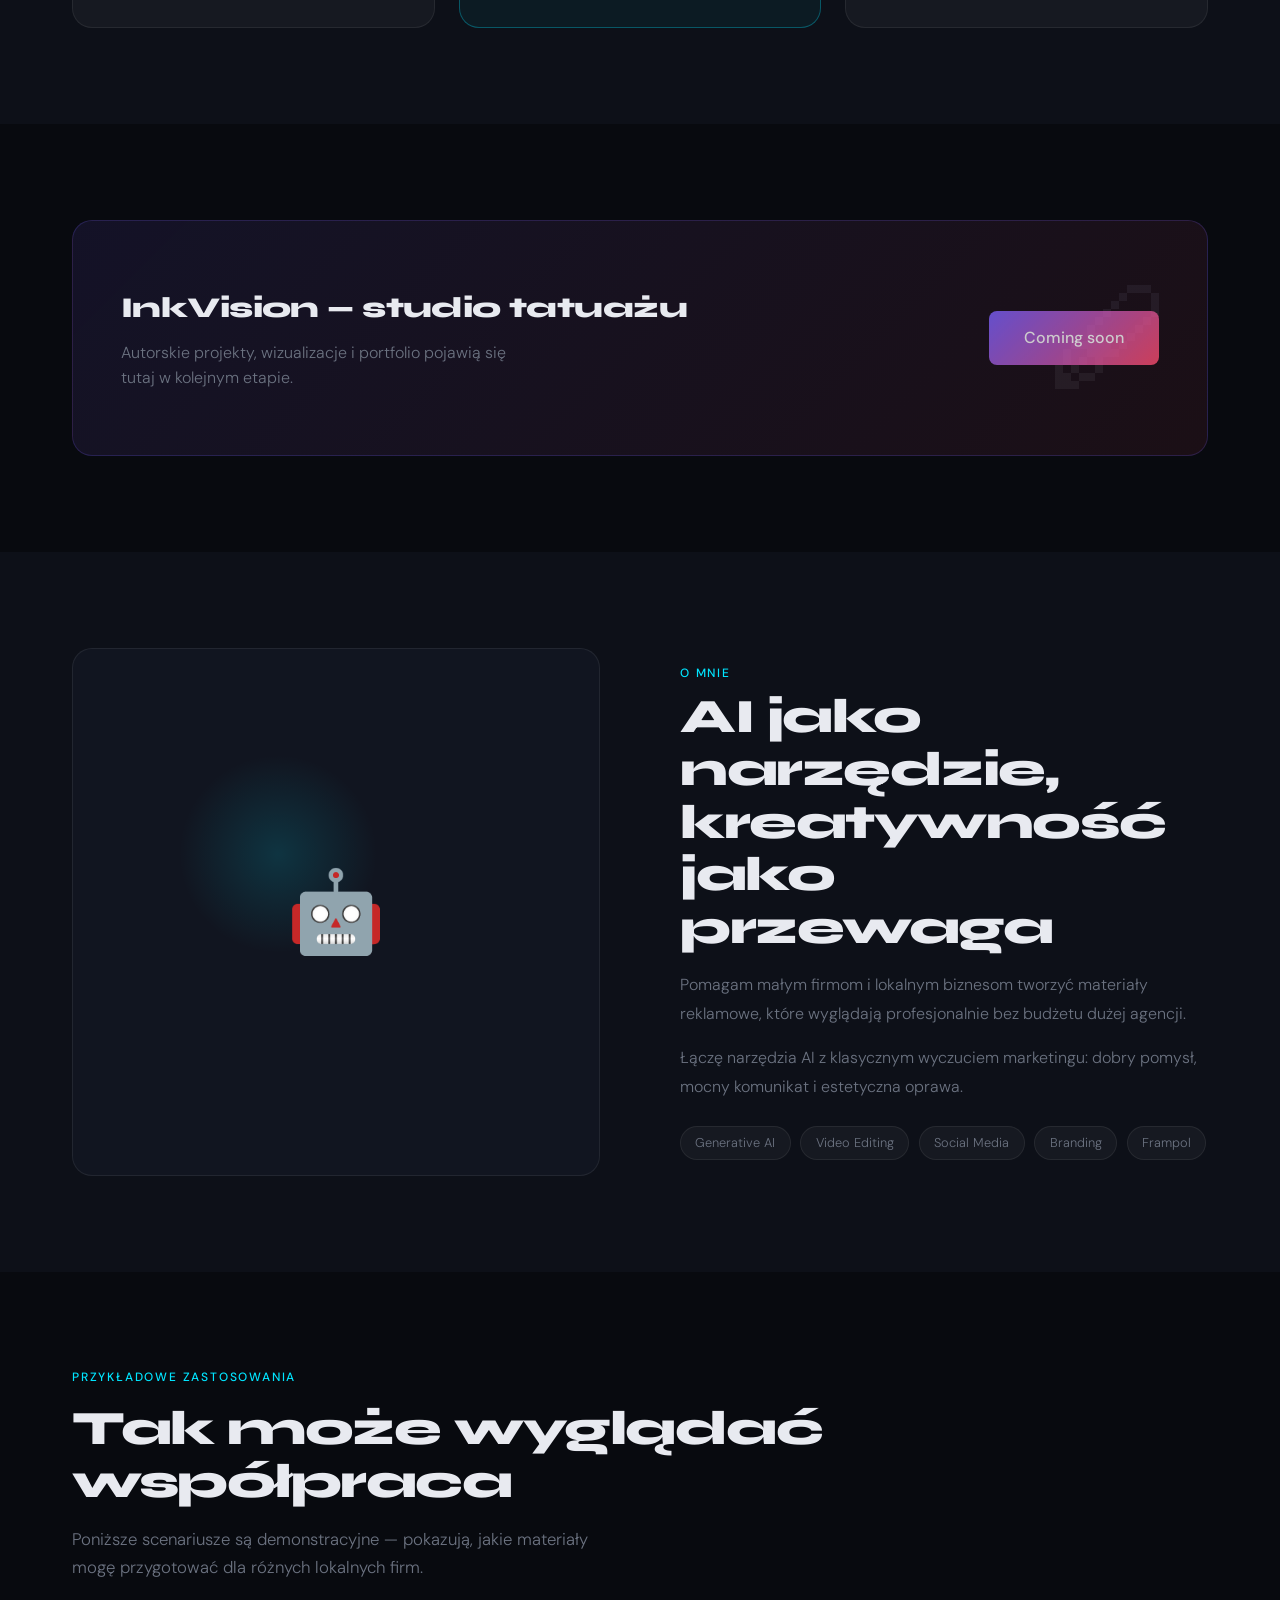
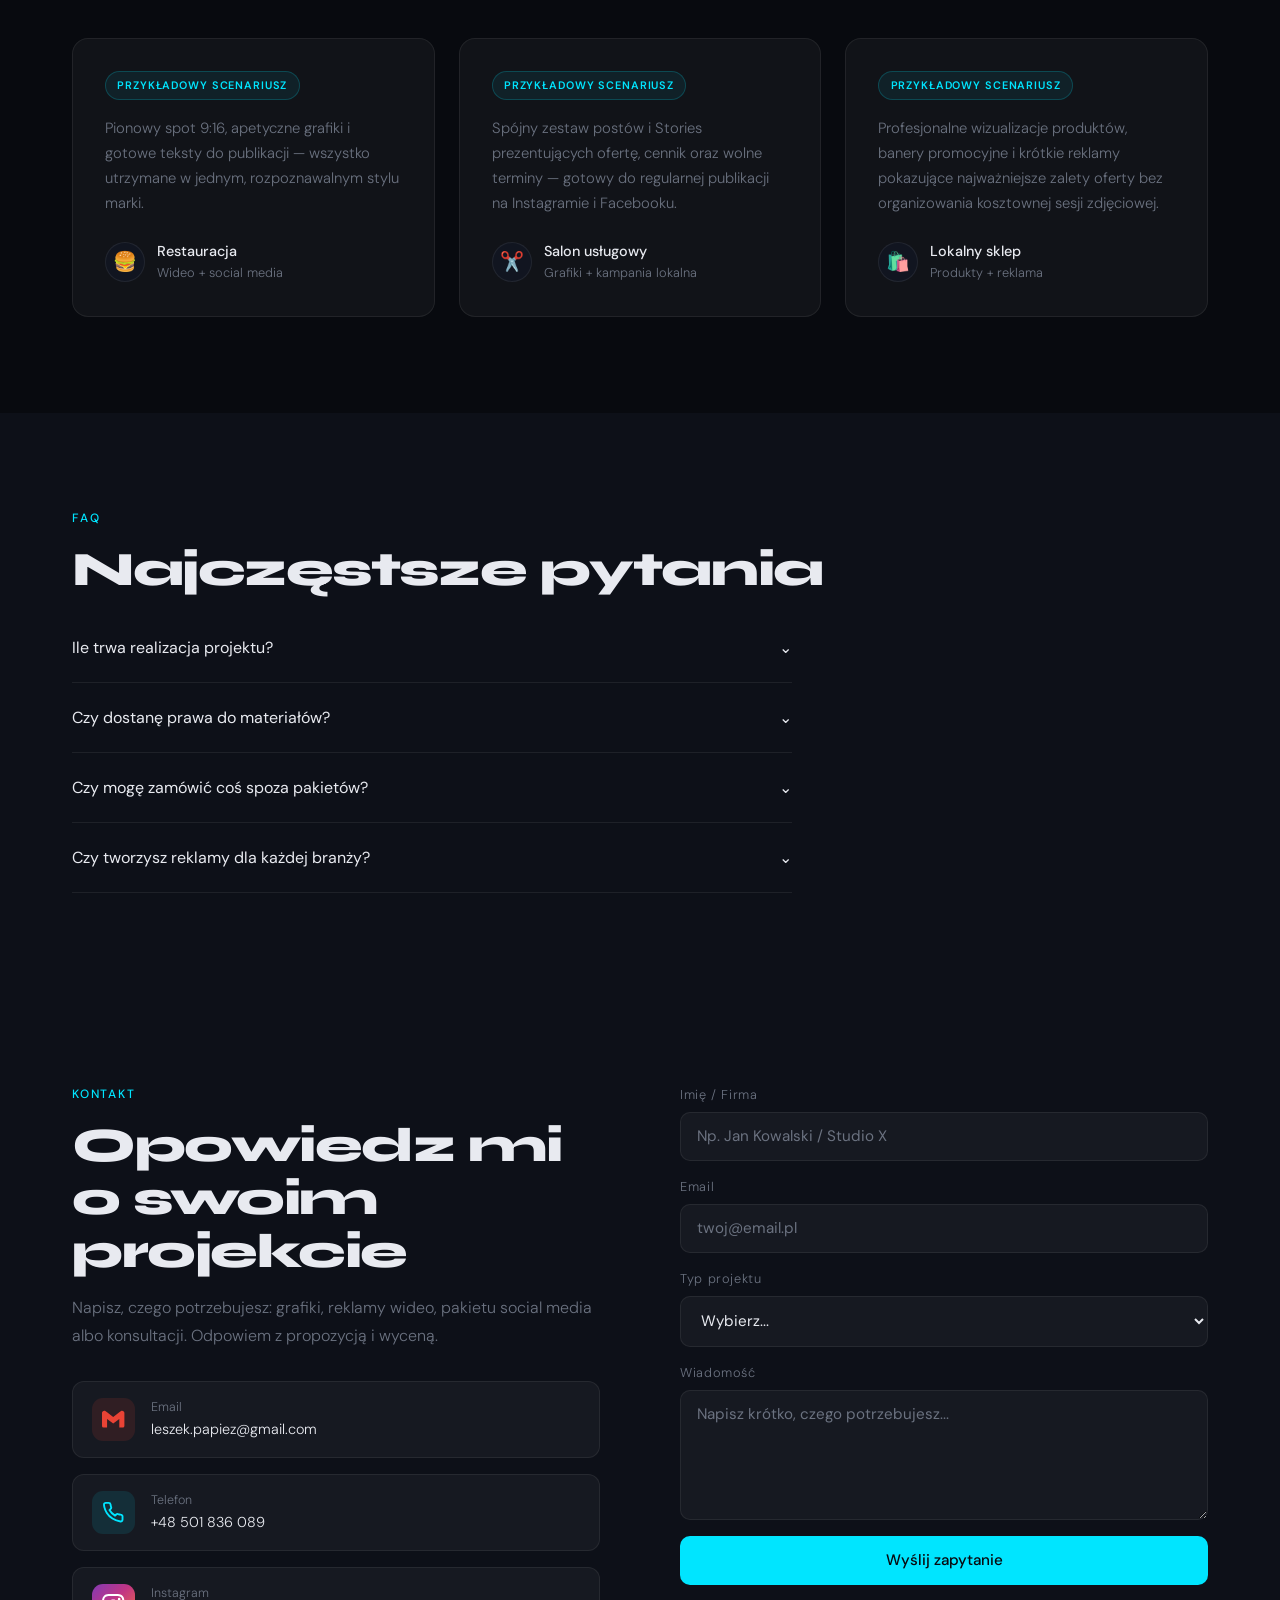
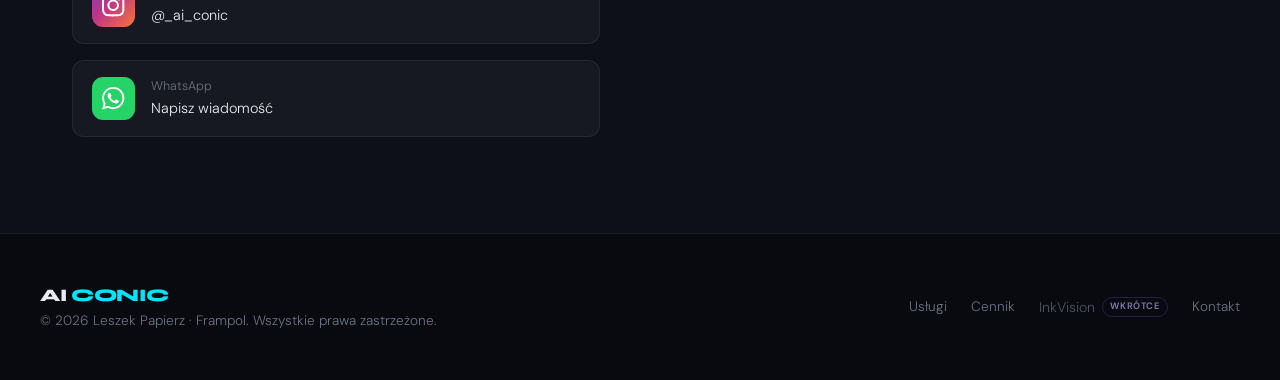
==== commit 5982cdb8: "Zamień reklamę kawy na poprawioną wersję" ====
--- a/index.html
+++ b/index.html
@@ -1290,7 +1290,7 @@
         <span class="portfolio-play" aria-hidden="true">▶</span>
         <div class="overlay"><div class="overlay-text"><div class="overlay-title">DETAIL LAB: od piany do lustra</div><div class="overlay-type">Video · Full HD 60 fps</div></div></div>
       </button>
-      <button class="portfolio-item portfolio-video-trigger reveal" type="button" onclick="openPortfolioVideo(this)" data-video-src="assets/video/kawa-7-00-reklama-v2-9x16.mp4" data-video-poster="assets/portfolio/generated/portfolio-video-coffee.webp" data-video-label="Reklama KAWA 7:00" data-video-ratio="portrait" data-hd-url="video-hd.html?film=coffee" aria-label="Odtwórz reklamę wideo KAWA 7:00">
+      <button class="portfolio-item portfolio-video-trigger reveal" type="button" onclick="openPortfolioVideo(this)" data-video-src="assets/video/kawa-7-00-reklama-v3-9x16.mp4" data-video-poster="assets/portfolio/generated/portfolio-video-coffee.webp" data-video-label="Reklama KAWA 7:00" data-video-ratio="portrait" data-hd-url="video-hd.html?film=coffee" aria-label="Odtwórz reklamę wideo KAWA 7:00">
         <img src="assets/portfolio/generated/portfolio-video-coffee.webp" alt="Reklama wideo KAWA 7:00 z espresso nalewanym do czarnej filiżanki" loading="lazy" decoding="async">
         <span class="portfolio-badge">Odtwórz 9:16</span>
         <span class="portfolio-play" aria-hidden="true">▶</span>
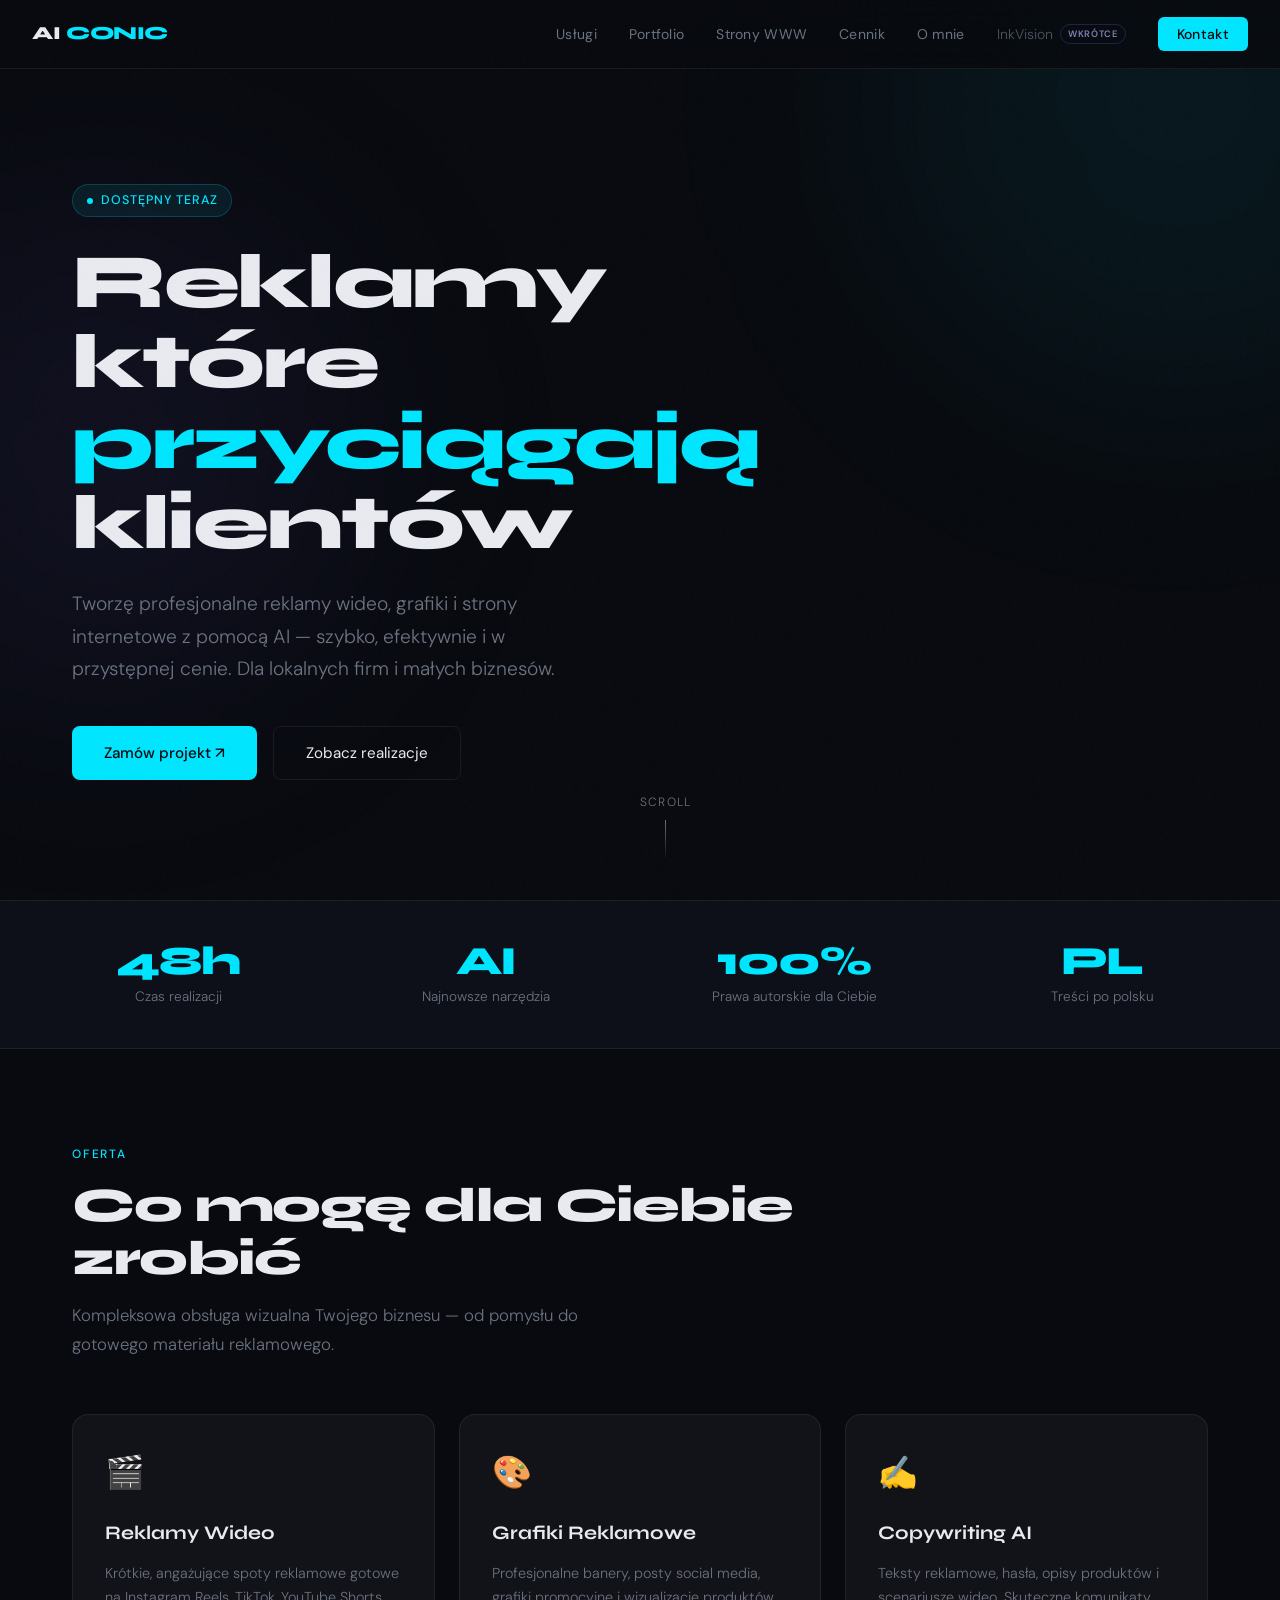
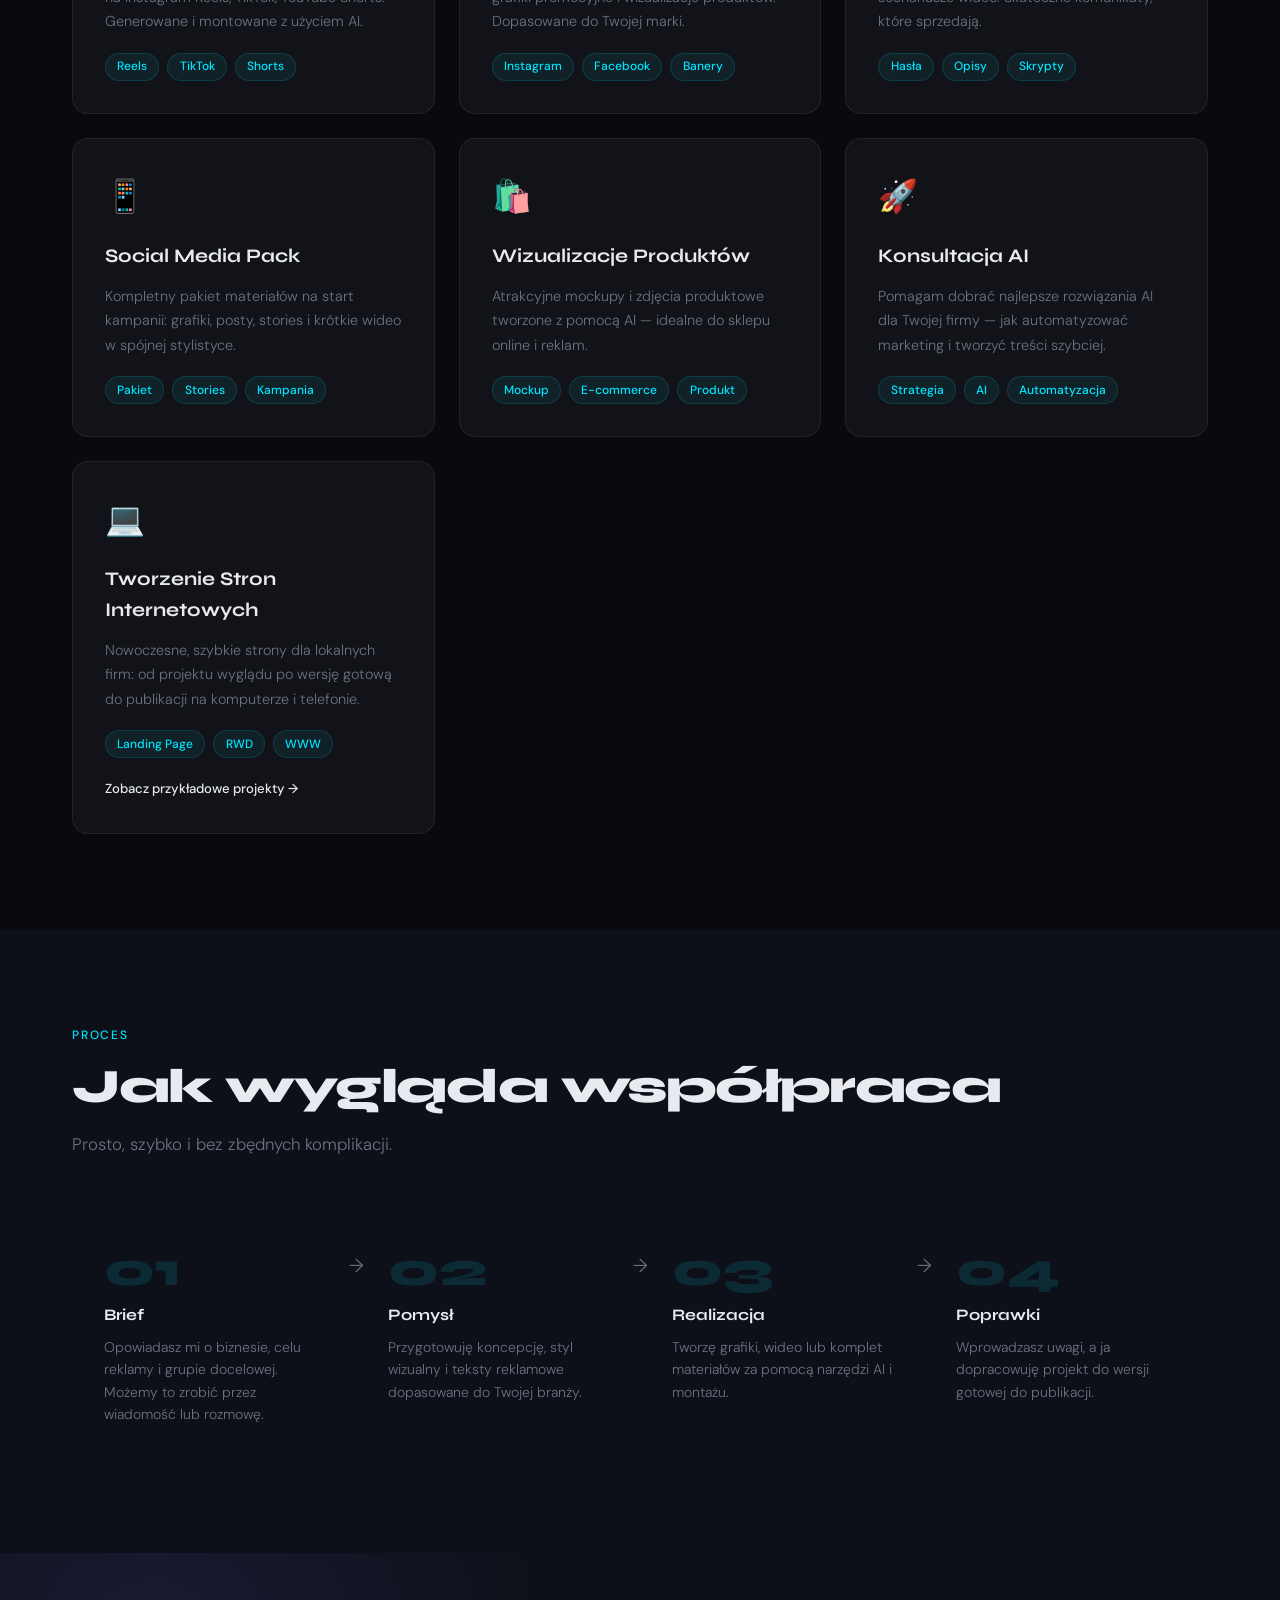
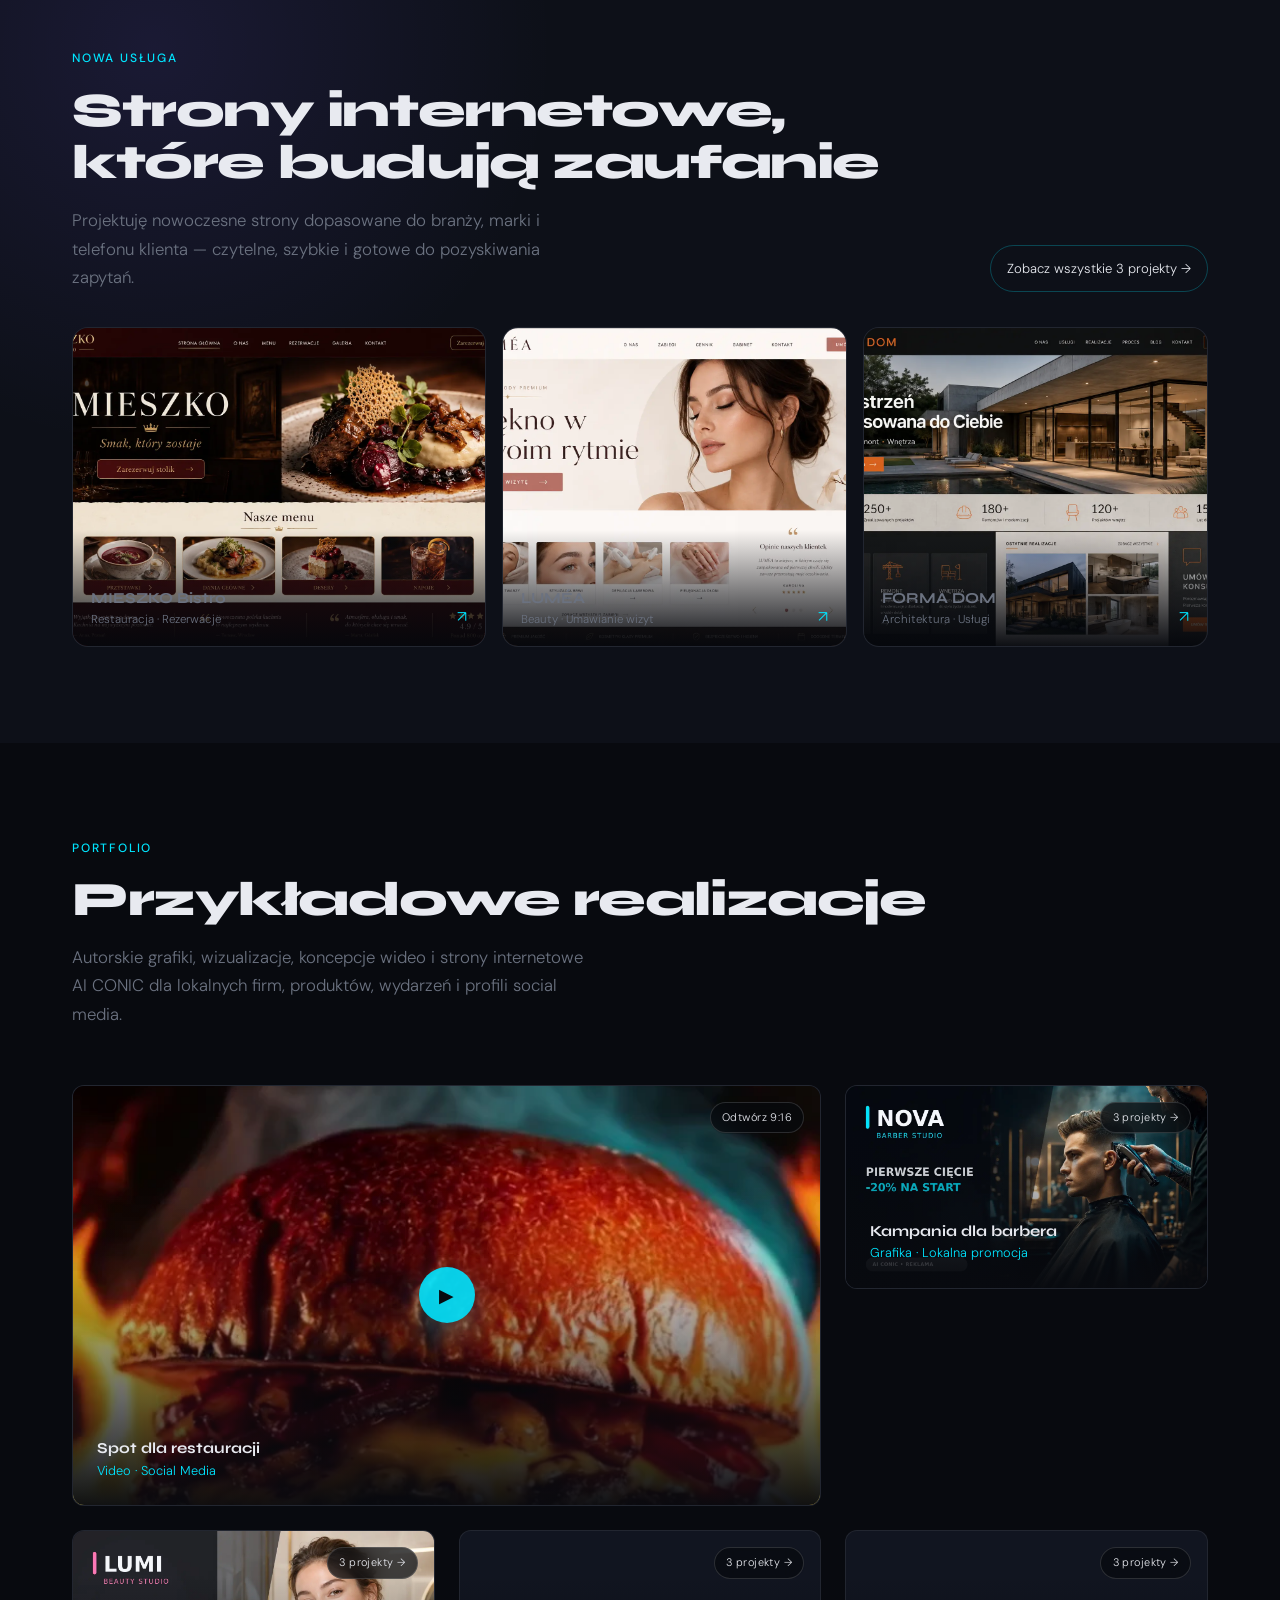
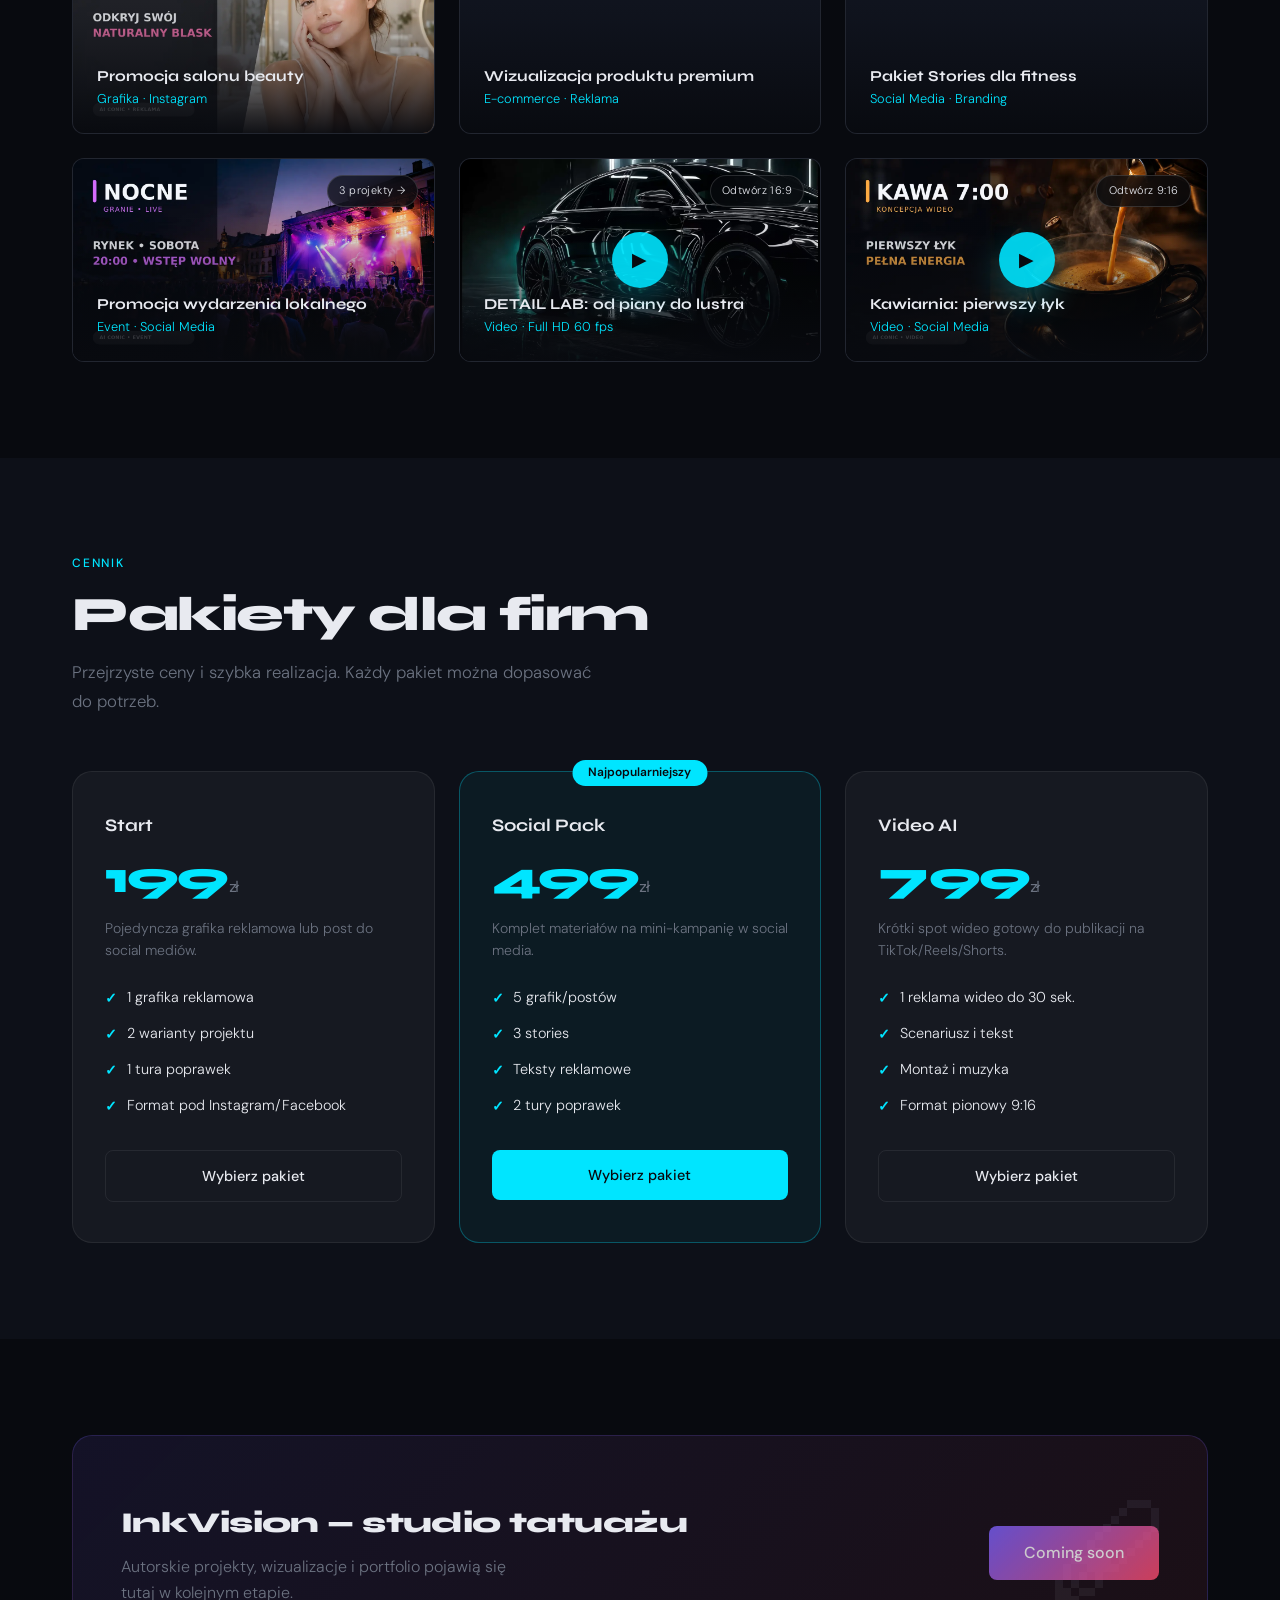
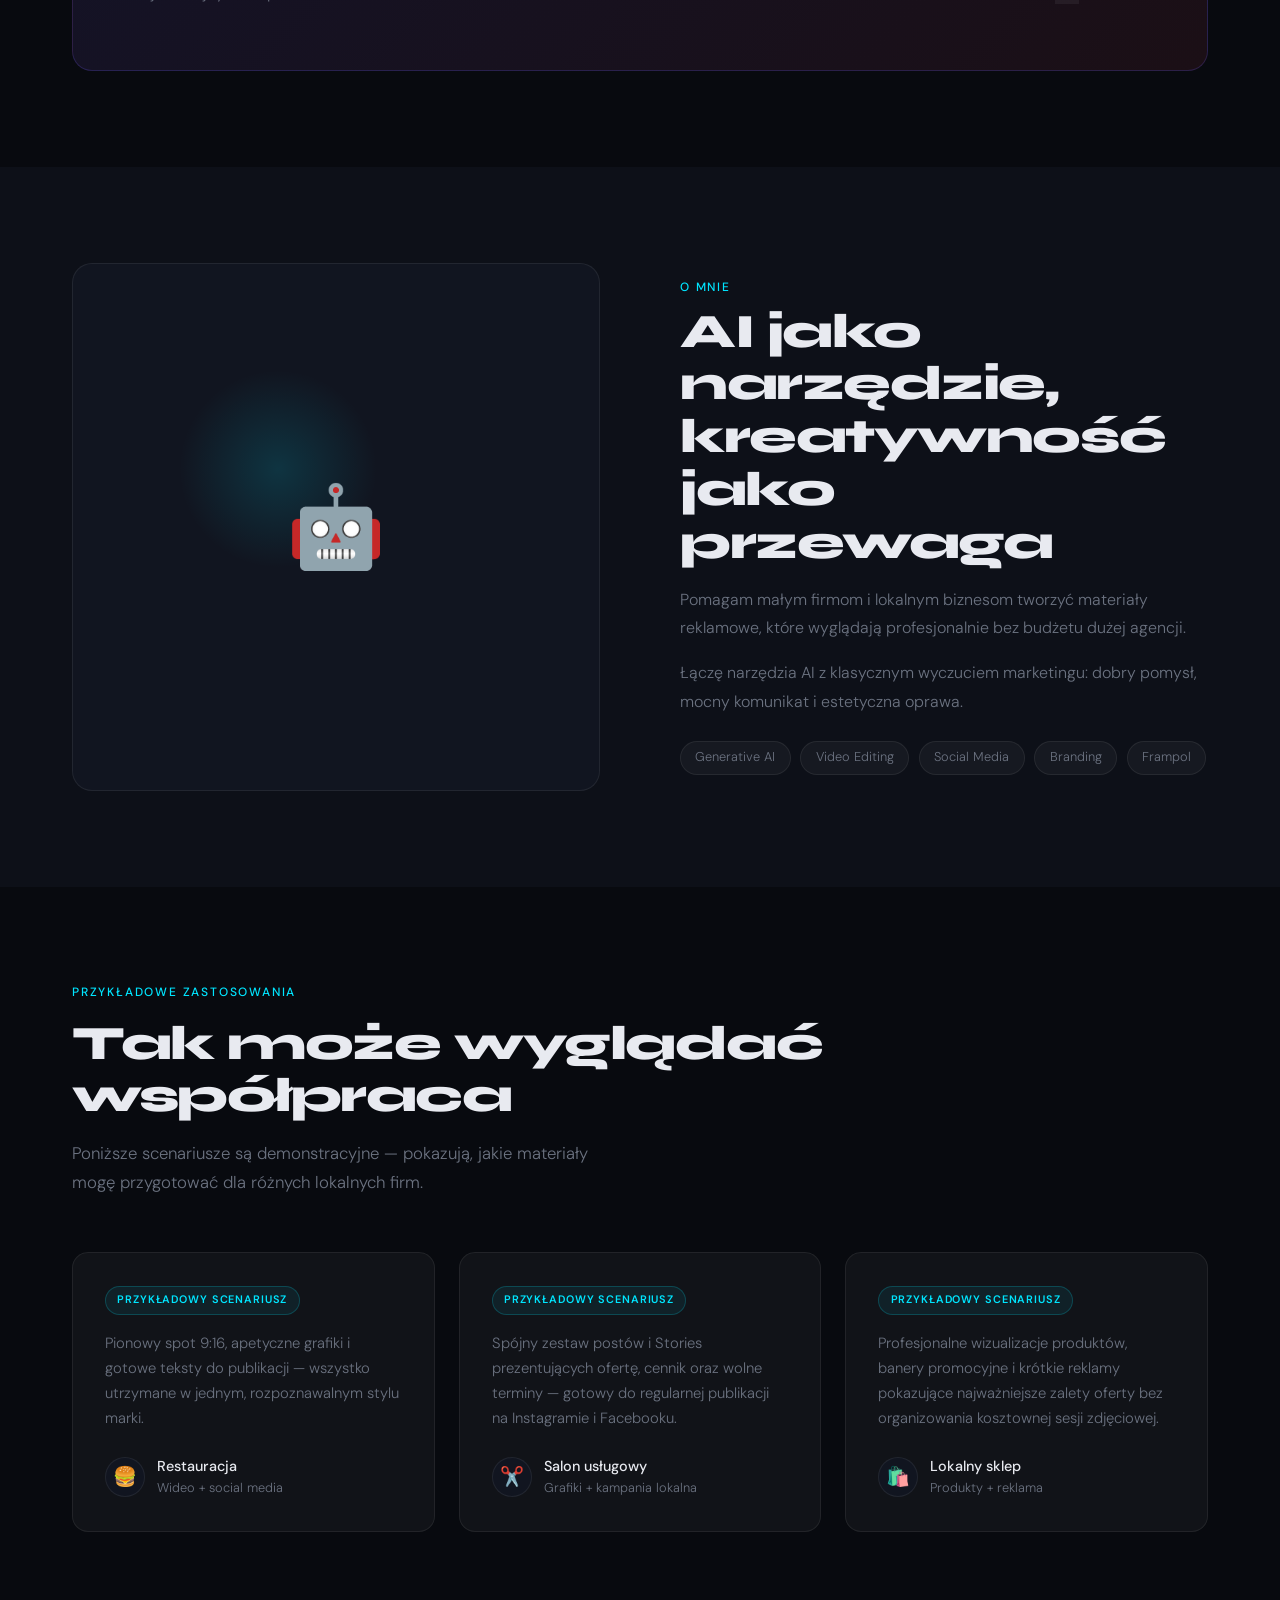
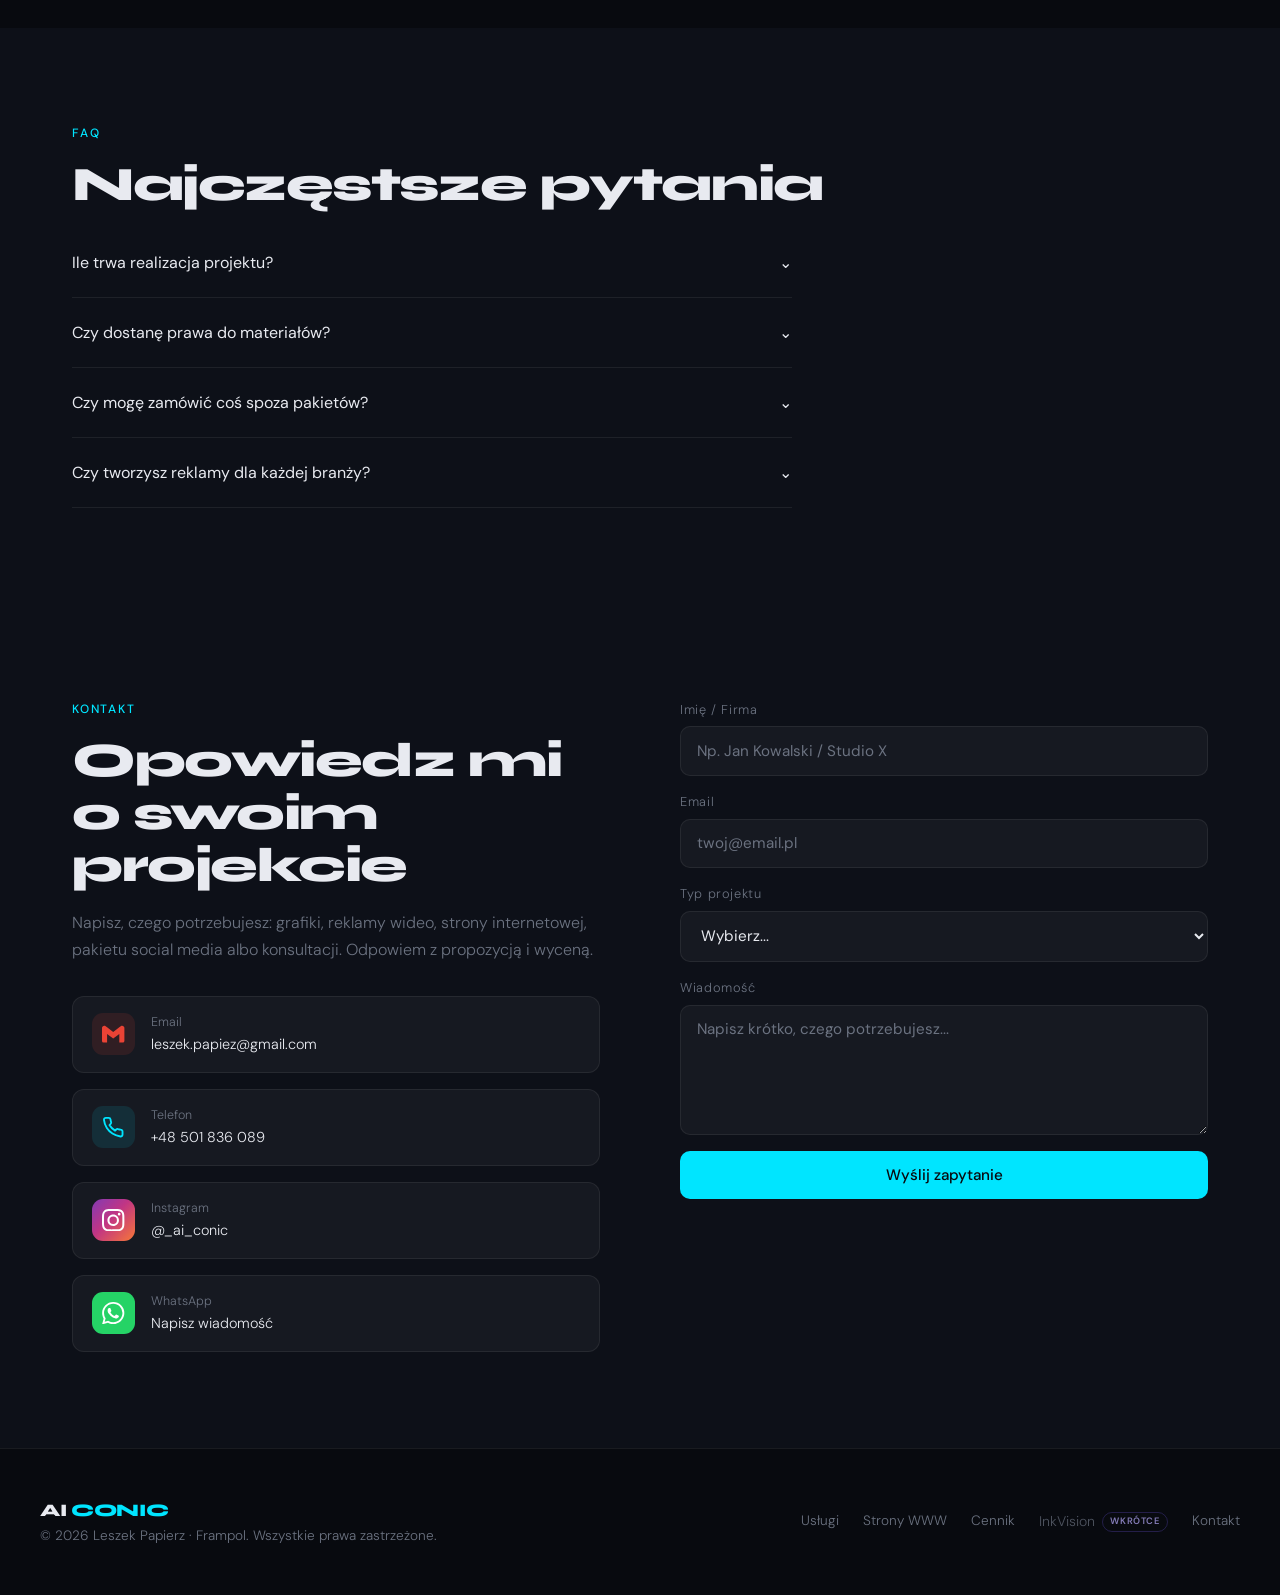
==== commit 85538857: "Dodaj ofertę tworzenia stron internetowych" ====
--- a/index.html
+++ b/index.html
@@ -3,8 +3,8 @@
 <head>
 <meta charset="UTF-8">
 <meta name="viewport" content="width=device-width, initial-scale=1.0">
-<title>AI CONIC — reklama, grafika i wideo dla lokalnych firm</title>
-<meta name="description" content="AI CONIC tworzy reklamy wideo, grafiki i pakiety promocyjne dla lokalnych firm. Leszek Papierz — Frampol i okolice.">
+<title>AI CONIC — grafika, wideo i strony internetowe dla firm</title>
+<meta name="description" content="AI CONIC tworzy reklamy wideo, grafiki, strony internetowe i pakiety promocyjne dla lokalnych firm. Leszek Papierz — Frampol i okolice.">
 <meta name="theme-color" content="#080a0f">
 <link rel="preconnect" href="https://fonts.googleapis.com">
 <link href="https://fonts.googleapis.com/css2?family=Syne:wght@400;600;700;800&family=DM+Sans:ital,wght@0,300;0,400;0,500;1,300&display=swap" rel="stylesheet">
@@ -402,6 +402,21 @@
   }
   .service-card:hover { border-color: rgba(0,229,255,0.2); transform: translateY(-4px); }
   .service-card:hover::before { opacity: 1; }
+  .service-card-link {
+    display: block;
+    color: inherit;
+    text-decoration: none;
+  }
+  .service-card-link .service-more {
+    display: inline-flex;
+    align-items: center;
+    gap: .4rem;
+    margin-top: 1.25rem;
+    color: var(--text);
+    font-size: .82rem;
+    font-weight: 500;
+  }
+  .service-card-link:hover .service-more { color: var(--accent); }
 
   .service-icon {
     font-size: 2rem;
@@ -477,6 +492,82 @@
     font-size: 0.875rem;
     line-height: 1.6;
   }
+
+  /* WEBSITES */
+  .websites-preview-bg {
+    background:
+      radial-gradient(circle at 12% 12%, rgba(123,97,255,.12), transparent 25rem),
+      var(--bg2);
+  }
+  .websites-preview-head {
+    display: flex;
+    justify-content: space-between;
+    align-items: flex-end;
+    gap: 2rem;
+    margin-bottom: 2.2rem;
+  }
+  .websites-preview-head .section-sub { margin-bottom: 0; }
+  .websites-preview-link {
+    flex: 0 0 auto;
+    color: var(--text);
+    border: 1px solid rgba(0,229,255,.25);
+    border-radius: 999px;
+    padding: .75rem 1rem;
+    text-decoration: none;
+    font-size: .82rem;
+    transition: border-color .2s, color .2s, transform .2s;
+  }
+  .websites-preview-link:hover {
+    color: var(--accent);
+    border-color: var(--accent);
+    transform: translateY(-2px);
+  }
+  .websites-preview-grid {
+    display: grid;
+    grid-template-columns: 1.2fr 1fr 1fr;
+    gap: 1rem;
+  }
+  .website-preview-card {
+    position: relative;
+    min-height: 320px;
+    overflow: hidden;
+    border: 1px solid var(--border);
+    border-radius: 16px;
+    background: var(--bg3);
+    color: inherit;
+    text-decoration: none;
+  }
+  .website-preview-card img {
+    width: 100%;
+    height: 100%;
+    object-fit: cover;
+    display: block;
+    transition: transform .5s ease, filter .5s ease;
+  }
+  .website-preview-card:hover img {
+    transform: scale(1.035);
+    filter: saturate(1.08);
+  }
+  .website-preview-caption {
+    position: absolute;
+    inset: auto 0 0;
+    display: flex;
+    justify-content: space-between;
+    align-items: flex-end;
+    gap: 1rem;
+    padding: 3.5rem 1.1rem 1.05rem;
+    background: linear-gradient(to top, rgba(5,7,12,.96), transparent);
+  }
+  .website-preview-caption strong {
+    display: block;
+    font-family: 'Syne', sans-serif;
+    font-size: .95rem;
+  }
+  .website-preview-caption span {
+    color: var(--muted);
+    font-size: .72rem;
+  }
+  .website-preview-arrow { color: var(--accent) !important; font-size: 1rem !important; }
 
   /* PORTFOLIO */
   .portfolio-grid {
@@ -531,6 +622,7 @@
   .portfolio-item:hover .overlay {
     background: linear-gradient(to top, rgba(8,10,15,0.98) 0%, rgba(8,10,15,0.28) 62%, transparent 84%);
   }
+  .overlay-text, .overlay-title, .overlay-type { display: block; }
   .overlay-text { color: var(--text); }
   .overlay-title { font-family: 'Syne', sans-serif; font-weight: 700; font-size: 0.95rem; }
   .overlay-type { color: var(--accent); font-size: 0.8rem; }
@@ -1069,6 +1161,8 @@
   @media (max-width: 900px) {
     .about-inner, .contact-inner { grid-template-columns: 1fr; gap: 2rem; }
     .about-visual { display: none; }
+    .websites-preview-grid { grid-template-columns: 1fr 1fr; }
+    .website-preview-card:first-child { grid-column: span 2; }
     .portfolio-item:nth-child(1) { grid-column: span 12; }
     .portfolio-item:nth-child(2),
     .portfolio-item:nth-child(3),
@@ -1089,6 +1183,11 @@
     .section-inner { padding: 4rem 1.5rem; }
     .portfolio-grid { grid-template-columns: 1fr; }
     .portfolio-item { grid-column: span 1 !important; }
+    .websites-preview-head { display: block; }
+    .websites-preview-link { margin-top: 1.25rem; }
+    .websites-preview-grid { grid-template-columns: 1fr; }
+    .website-preview-card,
+    .website-preview-card:first-child { grid-column: span 1; min-height: 240px; }
     .tattoo-banner { padding: 2.5rem 1.5rem; }
     h1 { font-size: 2.2rem; }
   }
@@ -1105,21 +1204,23 @@
   <ul class="nav-links">
     <li><a href="#uslugi">Usługi</a></li>
     <li><a href="#portfolio">Portfolio</a></li>
+    <li><a href="websites.html">Strony WWW</a></li>
     <li><a href="#cennik">Cennik</a></li>
     <li><a href="#o-mnie">O mnie</a></li>
     <li><span class="nav-disabled" aria-disabled="true">InkVision <small>wkrótce</small></span></li>
     <li><a href="#kontakt" class="nav-cta">Kontakt</a></li>
   </ul>
-  <button class="hamburger" onclick="toggleMobileNav()" aria-label="Menu">
+  <button class="hamburger" type="button" onclick="toggleMobileNav()" aria-label="Menu">
     <span></span><span></span><span></span>
   </button>
 </nav>
 
 <!-- MOBILE NAV -->
 <div class="mobile-nav" id="mobileNav">
-  <button class="mobile-nav-close" onclick="toggleMobileNav()">✕</button>
+  <button class="mobile-nav-close" type="button" onclick="toggleMobileNav()">✕</button>
   <a href="#uslugi" onclick="toggleMobileNav()">Usługi</a>
   <a href="#portfolio" onclick="toggleMobileNav()">Portfolio</a>
+  <a href="websites.html">Strony WWW</a>
   <a href="#cennik" onclick="toggleMobileNav()">Cennik</a>
   <a href="#o-mnie" onclick="toggleMobileNav()">O mnie</a>
   <span class="nav-disabled" aria-disabled="true">InkVision <small>wkrótce</small></span>
@@ -1131,7 +1232,7 @@
   <div class="hero-content">
     <div class="hero-badge">Dostępny teraz</div>
     <h1>Reklamy które<br><span class="accent">przyciągają</span><br>klientów</h1>
-    <p class="hero-sub">Tworzę profesjonalne reklamy wideo i grafiki reklamowe z pomocą AI — szybko, efektywnie i w przystępnej cenie. Dla lokalnych firm i małych biznesów.</p>
+    <p class="hero-sub">Tworzę profesjonalne reklamy wideo, grafiki i strony internetowe z pomocą AI — szybko, efektywnie i w przystępnej cenie. Dla lokalnych firm i małych biznesów.</p>
     <div class="hero-actions">
       <a href="#kontakt" class="btn-primary">Zamów projekt ↗</a>
       <a href="#portfolio" class="btn-outline">Zobacz realizacje</a>
@@ -1209,6 +1310,13 @@
         <div class="service-desc">Pomagam dobrać najlepsze rozwiązania AI dla Twojej firmy — jak automatyzować marketing i tworzyć treści szybciej.</div>
         <div class="service-tags"><span class="tag">Strategia</span><span class="tag">AI</span><span class="tag">Automatyzacja</span></div>
       </div>
+      <a class="service-card service-card-link reveal" href="websites.html">
+        <span class="service-icon">💻</span>
+        <div class="service-title">Tworzenie Stron Internetowych</div>
+        <div class="service-desc">Nowoczesne, szybkie strony dla lokalnych firm: od projektu wyglądu po wersję gotową do publikacji na komputerze i telefonie.</div>
+        <div class="service-tags"><span class="tag">Landing Page</span><span class="tag">RWD</span><span class="tag">WWW</span></div>
+        <span class="service-more">Zobacz przykładowe projekty →</span>
+      </a>
     </div>
   </div>
 </section>
@@ -1245,19 +1353,47 @@
   </div>
 </section>
 
+<!-- STRONY INTERNETOWE -->
+<section id="strony-www" class="websites-preview-bg">
+  <div class="section-inner">
+    <div class="websites-preview-head">
+      <div>
+        <div class="section-tag reveal">Nowa usługa</div>
+        <h2 class="reveal">Strony internetowe,<br>które budują zaufanie</h2>
+        <p class="section-sub reveal">Projektuję nowoczesne strony dopasowane do branży, marki i telefonu klienta — czytelne, szybkie i gotowe do pozyskiwania zapytań.</p>
+      </div>
+      <a class="websites-preview-link reveal" href="websites.html">Zobacz wszystkie 3 projekty →</a>
+    </div>
+    <div class="websites-preview-grid">
+      <a class="website-preview-card reveal" href="websites.html#mieszko">
+        <img src="assets/websites/mieszko-bistro.webp" alt="Projekt strony internetowej MIESZKO Bistro" loading="lazy" decoding="async">
+        <span class="website-preview-caption"><span><strong>MIESZKO Bistro</strong>Restauracja · Rezerwacje</span><span class="website-preview-arrow">↗</span></span>
+      </a>
+      <a class="website-preview-card reveal" href="websites.html#lumea">
+        <img src="assets/websites/lumea-beauty.webp" alt="Projekt strony internetowej LUMÉA Beauty" loading="lazy" decoding="async">
+        <span class="website-preview-caption"><span><strong>LUMÉA</strong>Beauty · Umawianie wizyt</span><span class="website-preview-arrow">↗</span></span>
+      </a>
+      <a class="website-preview-card reveal" href="websites.html#forma">
+        <img src="assets/websites/forma-dom.webp" alt="Projekt strony internetowej FORMA DOM" loading="lazy" decoding="async">
+        <span class="website-preview-caption"><span><strong>FORMA DOM</strong>Architektura · Usługi</span><span class="website-preview-arrow">↗</span></span>
+      </a>
+    </div>
+  </div>
+</section>
+
 <!-- PORTFOLIO -->
 <section id="portfolio">
   <div class="section-inner">
     <div class="section-tag reveal">Portfolio</div>
     <h2 class="reveal">Przykładowe realizacje</h2>
-    <p class="section-sub reveal">Autorskie grafiki, wizualizacje i koncepcje wideo AI CONIC dla lokalnych firm, produktów, wydarzeń i profili social media.</p>
+    <p class="section-sub reveal">Autorskie grafiki, wizualizacje, koncepcje wideo i strony internetowe AI CONIC dla lokalnych firm, produktów, wydarzeń i profili social media.</p>
 
     <div class="portfolio-grid">
       <button class="portfolio-item portfolio-video-trigger reveal" type="button" onclick="openPortfolioVideo(this)" data-video-src="assets/video/zar-burger-house-reklama-9x16.mp4" data-video-poster="assets/video/zar-burger-house-poster.webp" data-video-label="Reklama ŻAR Burger House" data-video-ratio="portrait" data-hd-url="video-hd.html?film=burger" aria-label="Odtwórz reklamę wideo restauracji ŻAR Burger House">
         <img src="assets/video/zar-burger-house-poster.webp" alt="Burger w płomieniach z reklamy restauracji ŻAR Burger House" loading="lazy" decoding="async">
         <span class="portfolio-badge">Odtwórz 9:16</span>
         <span class="portfolio-play" aria-hidden="true">▶</span>
-        <div class="overlay"><div class="overlay-text"><div class="overlay-title">Spot dla restauracji</div><div class="overlay-type">Video · Social Media</div></div></div>
+        <span class="overlay"><span class="overlay-text"><span class="overlay-title">Spot dla restauracji</span><span class="overlay-type">Video · Social Media</span></span></span>
       </button>
       <a class="portfolio-item reveal" href="portfolio/barber.html" aria-label="Zobacz serię grafik kampanii NOVA Barber Studio">
         <img src="assets/portfolio/generated/portfolio-barber-campaign.webp" alt="Grafika reklamowa NOVA Barber Studio z promocją pierwszego cięcia" loading="lazy" decoding="async">
@@ -1288,13 +1424,13 @@
         <img src="assets/video/detail-lab-poster.webp" alt="Czarny samochód w reklamie DETAIL LAB" loading="lazy" decoding="async">
         <span class="portfolio-badge">Odtwórz 16:9</span>
         <span class="portfolio-play" aria-hidden="true">▶</span>
-        <div class="overlay"><div class="overlay-text"><div class="overlay-title">DETAIL LAB: od piany do lustra</div><div class="overlay-type">Video · Full HD 60 fps</div></div></div>
+        <span class="overlay"><span class="overlay-text"><span class="overlay-title">DETAIL LAB: od piany do lustra</span><span class="overlay-type">Video · Full HD 60 fps</span></span></span>
       </button>
       <button class="portfolio-item portfolio-video-trigger reveal" type="button" onclick="openPortfolioVideo(this)" data-video-src="assets/video/kawa-7-00-reklama-v3-9x16.mp4" data-video-poster="assets/portfolio/generated/portfolio-video-coffee.webp" data-video-label="Reklama KAWA 7:00" data-video-ratio="portrait" data-hd-url="video-hd.html?film=coffee" aria-label="Odtwórz reklamę wideo KAWA 7:00">
         <img src="assets/portfolio/generated/portfolio-video-coffee.webp" alt="Reklama wideo KAWA 7:00 z espresso nalewanym do czarnej filiżanki" loading="lazy" decoding="async">
         <span class="portfolio-badge">Odtwórz 9:16</span>
         <span class="portfolio-play" aria-hidden="true">▶</span>
-        <div class="overlay"><div class="overlay-text"><div class="overlay-title">Kawiarnia: pierwszy łyk</div><div class="overlay-type">Video · Social Media</div></div></div>
+        <span class="overlay"><span class="overlay-text"><span class="overlay-title">Kawiarnia: pierwszy łyk</span><span class="overlay-type">Video · Social Media</span></span></span>
       </button>
     </div>
   </div>
@@ -1430,19 +1566,19 @@
     <h2 class="reveal">Najczęstsze pytania</h2>
     <div class="faq-list reveal">
       <div class="faq-item">
-        <button class="faq-question" onclick="toggleFaq(this)">Ile trwa realizacja projektu? <span class="faq-arrow">⌄</span></button>
+        <button class="faq-question" type="button" onclick="toggleFaq(this)">Ile trwa realizacja projektu? <span class="faq-arrow">⌄</span></button>
         <div class="faq-answer">Najprostsze grafiki mogą być gotowe nawet w 24–48 godzin. Większe pakiety i wideo zwykle wymagają kilku dni, zależnie od zakresu.</div>
       </div>
       <div class="faq-item">
-        <button class="faq-question" onclick="toggleFaq(this)">Czy dostanę prawa do materiałów? <span class="faq-arrow">⌄</span></button>
+        <button class="faq-question" type="button" onclick="toggleFaq(this)">Czy dostanę prawa do materiałów? <span class="faq-arrow">⌄</span></button>
         <div class="faq-answer">Tak. Po zakończeniu i opłaceniu projektu otrzymujesz gotowe materiały do wykorzystania w reklamach i social mediach.</div>
       </div>
       <div class="faq-item">
-        <button class="faq-question" onclick="toggleFaq(this)">Czy mogę zamówić coś spoza pakietów? <span class="faq-arrow">⌄</span></button>
+        <button class="faq-question" type="button" onclick="toggleFaq(this)">Czy mogę zamówić coś spoza pakietów? <span class="faq-arrow">⌄</span></button>
         <div class="faq-answer">Tak. Pakiety są orientacyjne — możemy przygotować indywidualną wycenę pod konkretną kampanię, produkt lub usługę.</div>
       </div>
       <div class="faq-item">
-        <button class="faq-question" onclick="toggleFaq(this)">Czy tworzysz reklamy dla każdej branży? <span class="faq-arrow">⌄</span></button>
+        <button class="faq-question" type="button" onclick="toggleFaq(this)">Czy tworzysz reklamy dla każdej branży? <span class="faq-arrow">⌄</span></button>
         <div class="faq-answer">Najlepiej sprawdzają się lokalne biznesy, gastronomia, beauty, usługi, e-commerce i małe marki osobiste. W razie potrzeby dopasuję styl do branży.</div>
       </div>
     </div>
@@ -1455,7 +1591,7 @@
     <div class="contact-info reveal">
       <div class="section-tag">Kontakt</div>
       <h2>Opowiedz mi<br>o swoim projekcie</h2>
-      <p>Napisz, czego potrzebujesz: grafiki, reklamy wideo, pakietu social media albo konsultacji. Odpowiem z propozycją i wyceną.</p>
+      <p>Napisz, czego potrzebujesz: grafiki, reklamy wideo, strony internetowej, pakietu social media albo konsultacji. Odpowiem z propozycją i wyceną.</p>
       <div class="contact-links">
         <a href="mailto:leszek.papiez@gmail.com" class="contact-link">
           <span class="contact-link-icon gmail" aria-hidden="true">
@@ -1467,7 +1603,7 @@
           <span class="contact-link-icon phone" aria-hidden="true">
             <svg viewBox="0 0 24 24" fill="none" stroke="currentColor" stroke-width="2" stroke-linecap="round" stroke-linejoin="round"><path d="M22 16.92v3a2 2 0 0 1-2.18 2 19.79 19.79 0 0 1-8.63-3.07 19.5 19.5 0 0 1-6-6A19.79 19.79 0 0 1 2.12 4.18 2 2 0 0 1 4.11 2h3a2 2 0 0 1 2 1.72c.12.9.33 1.78.62 2.63a2 2 0 0 1-.45 2.11L8 9.73a16 16 0 0 0 6 6l1.27-1.27a2 2 0 0 1 2.11-.45c.85.29 1.73.5 2.63.62A2 2 0 0 1 22 16.92z"/></svg>
           </span>
-          <div><div class="contact-link-label">Telefon</div><div class="contact-link-text">+48 501 836 089</div></div>
+          <div><div class="contact-link-label">Telefon</div><div class="contact-link-text">+48&nbsp;501&nbsp;836&nbsp;089</div></div>
         </a>
         <a href="https://www.instagram.com/_ai_conic/" class="contact-link" target="_blank" rel="noopener noreferrer">
           <span class="contact-link-icon instagram" aria-hidden="true">
@@ -1499,6 +1635,7 @@
           <option value="">Wybierz...</option>
           <option>Grafika reklamowa</option>
           <option>Reklama wideo</option>
+          <option>Strona internetowa</option>
           <option>Social Media Pack</option>
           <option>Wizualizacja produktu</option>
           <option>Konsultacja AI</option>
@@ -1522,6 +1659,7 @@
     </div>
     <div class="footer-links">
       <a href="#uslugi">Usługi</a>
+      <a href="websites.html">Strony WWW</a>
       <a href="#cennik">Cennik</a>
       <span class="nav-disabled" aria-disabled="true">InkVision <small>wkrótce</small></span>
       <a href="#kontakt">Kontakt</a>
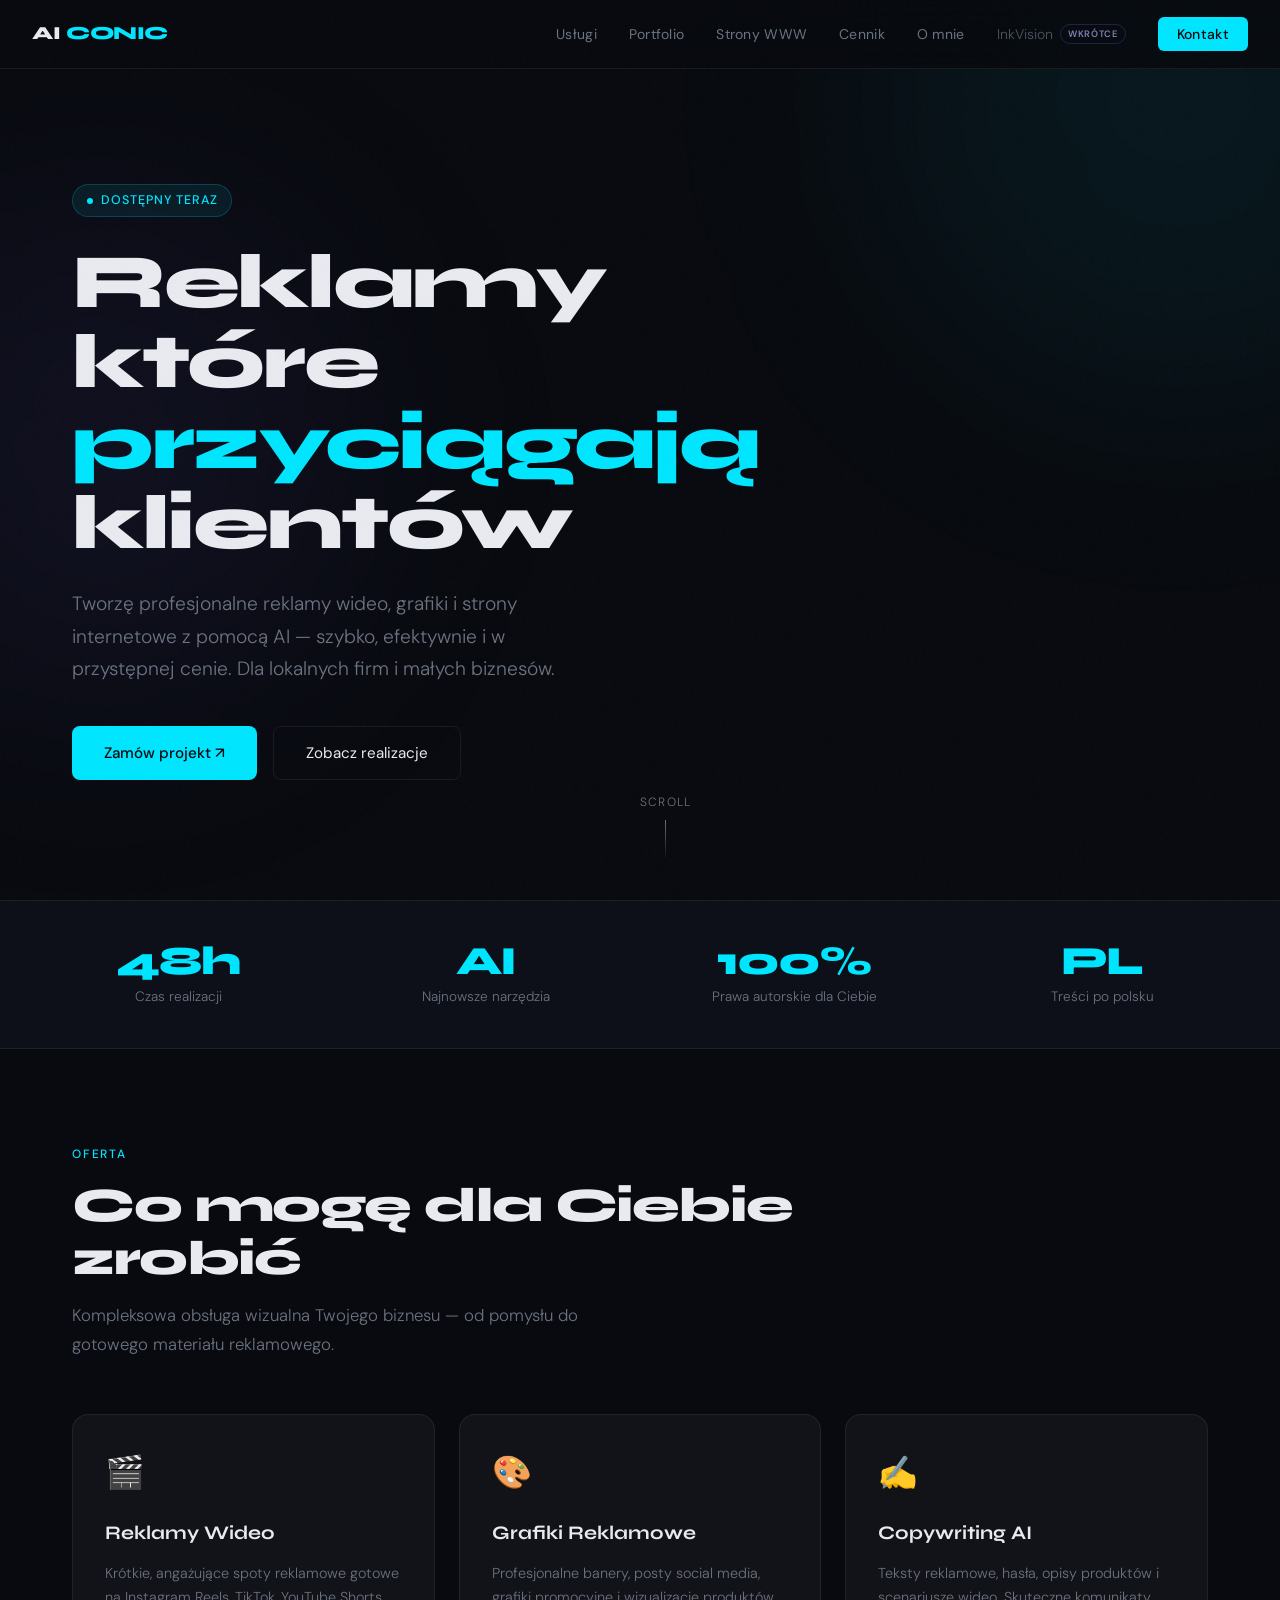
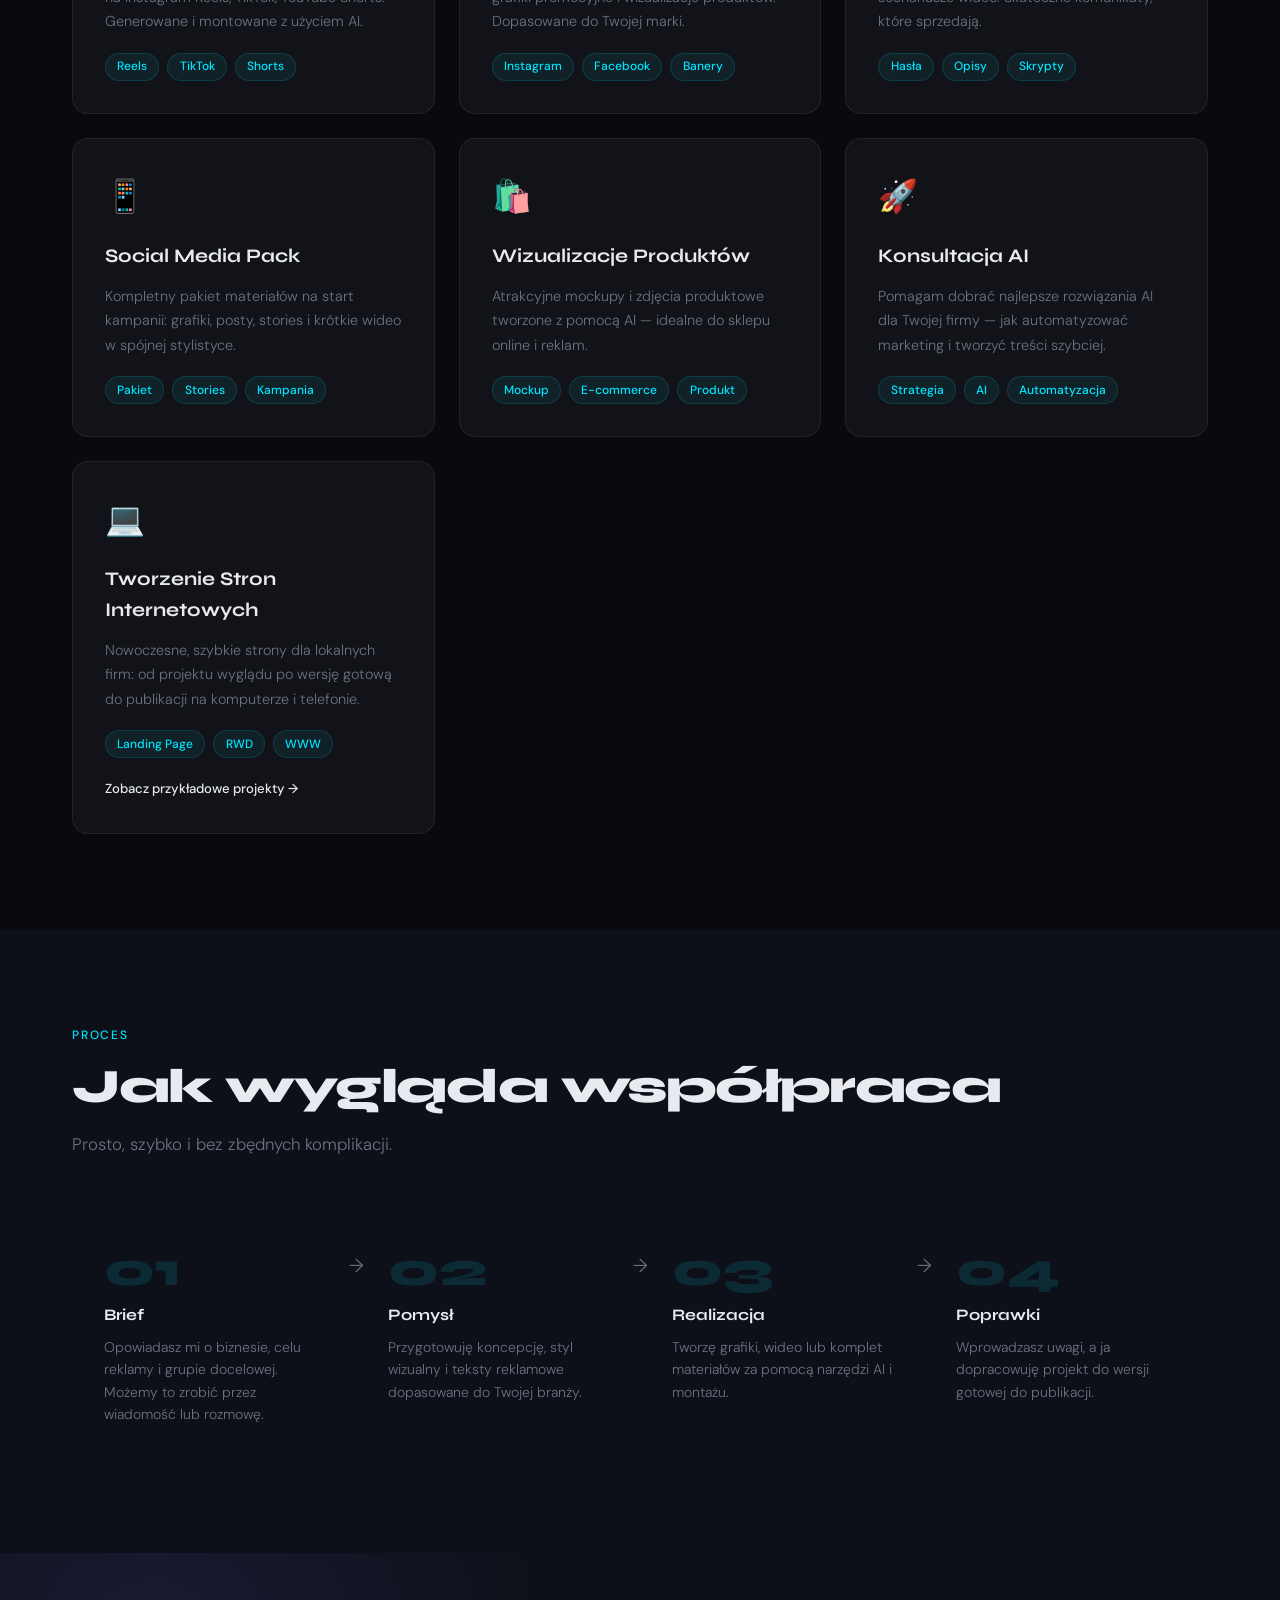
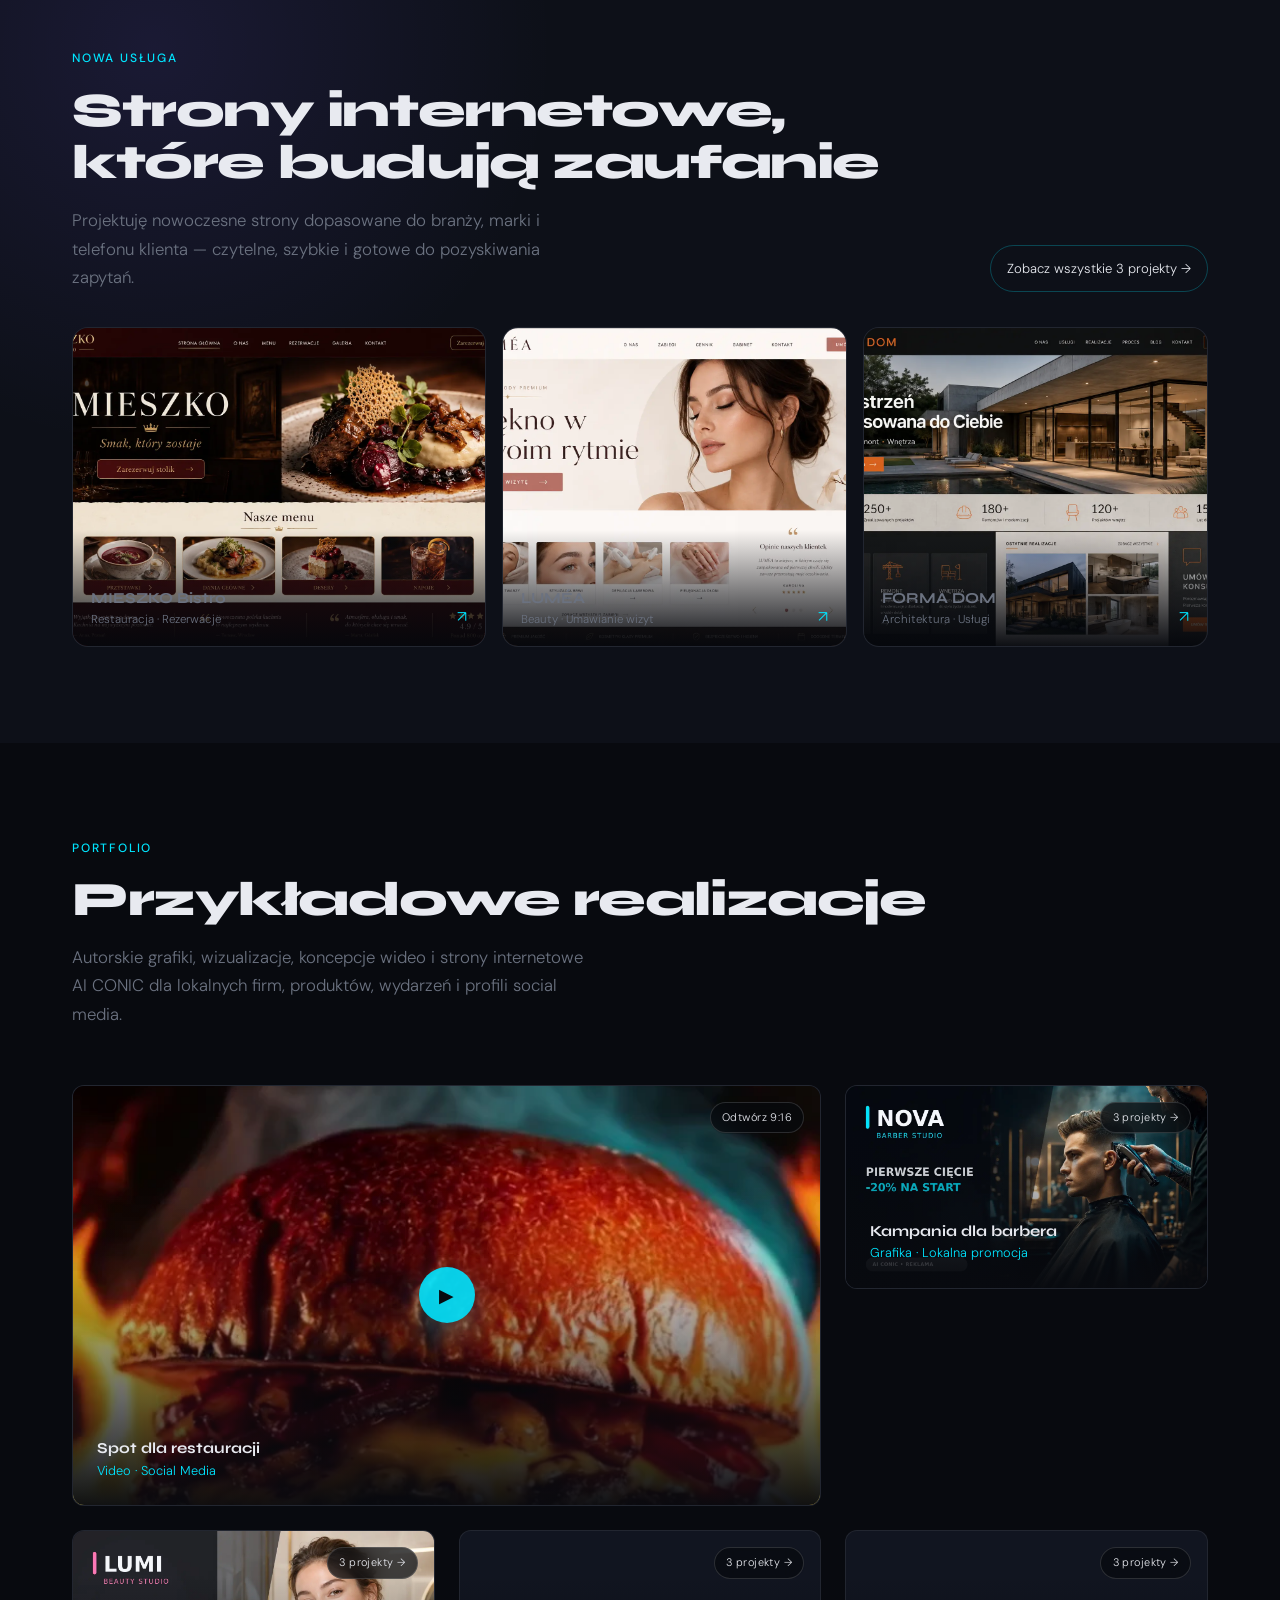
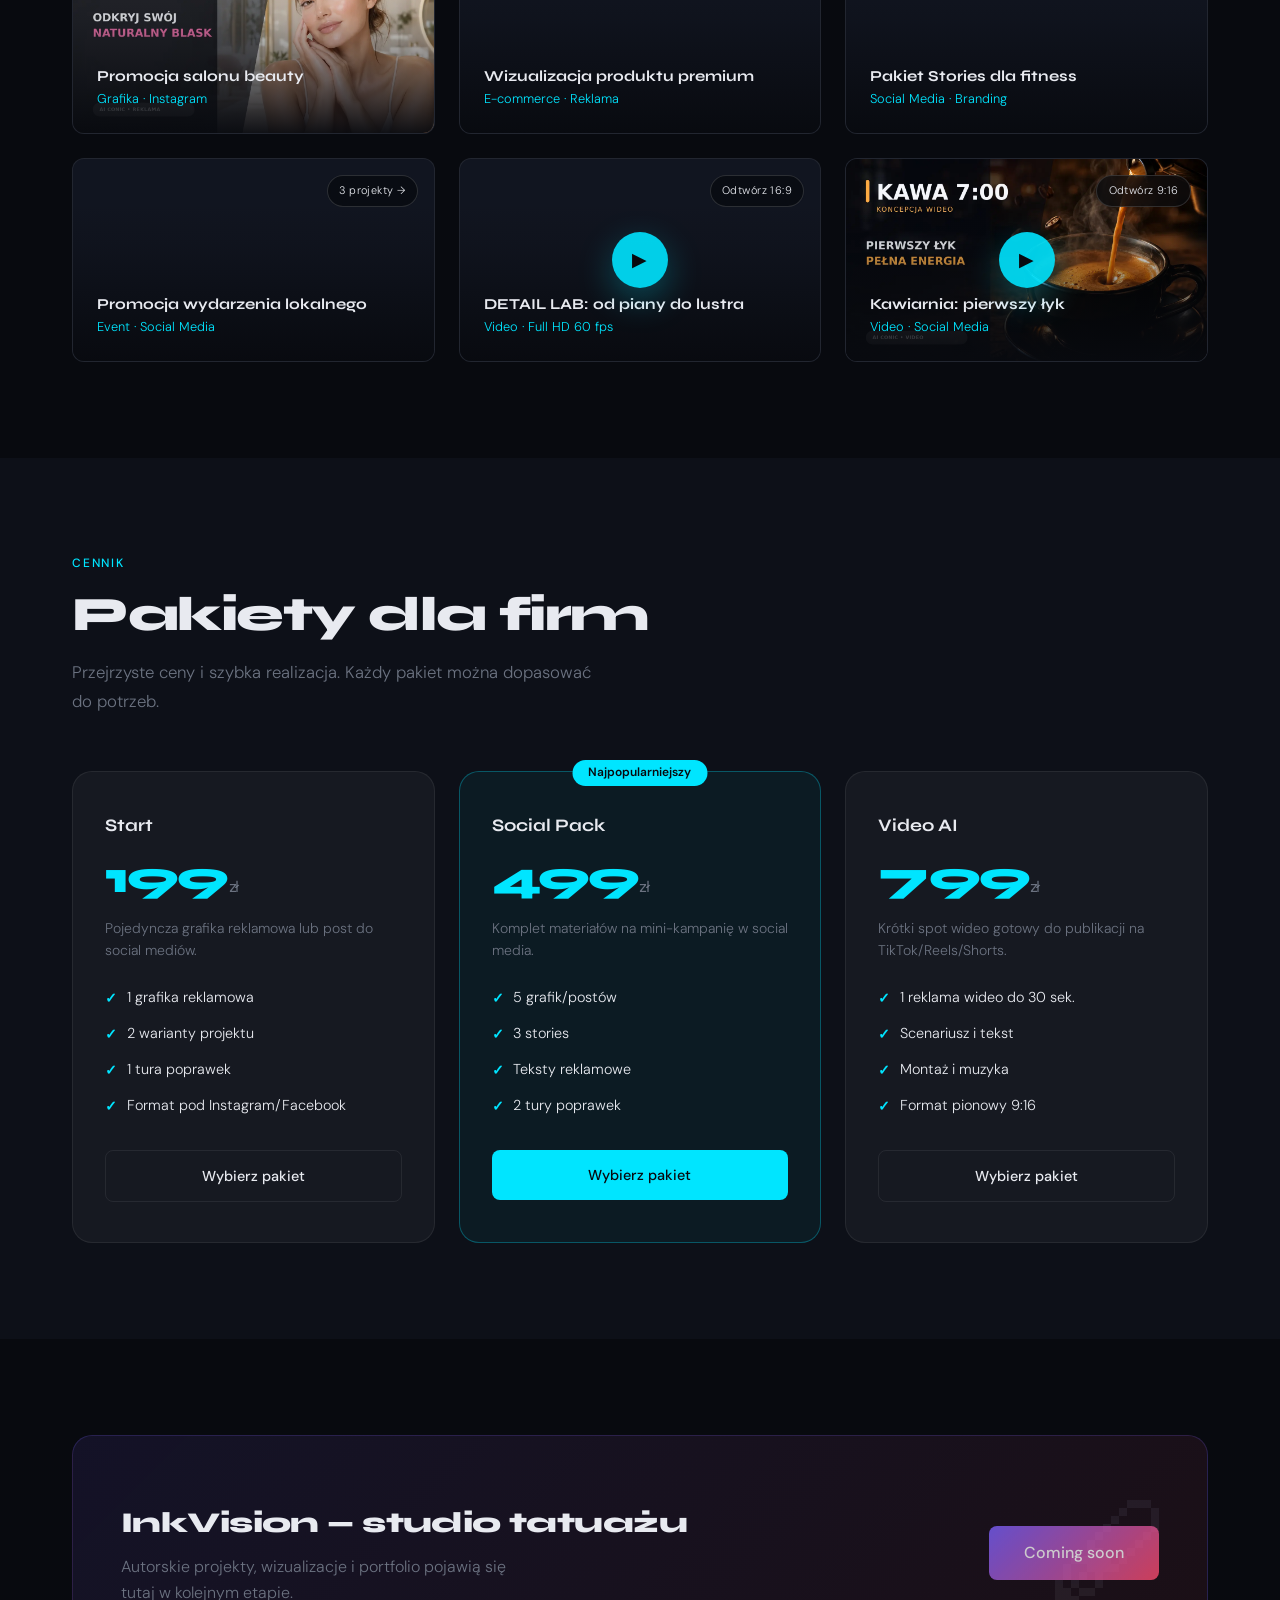
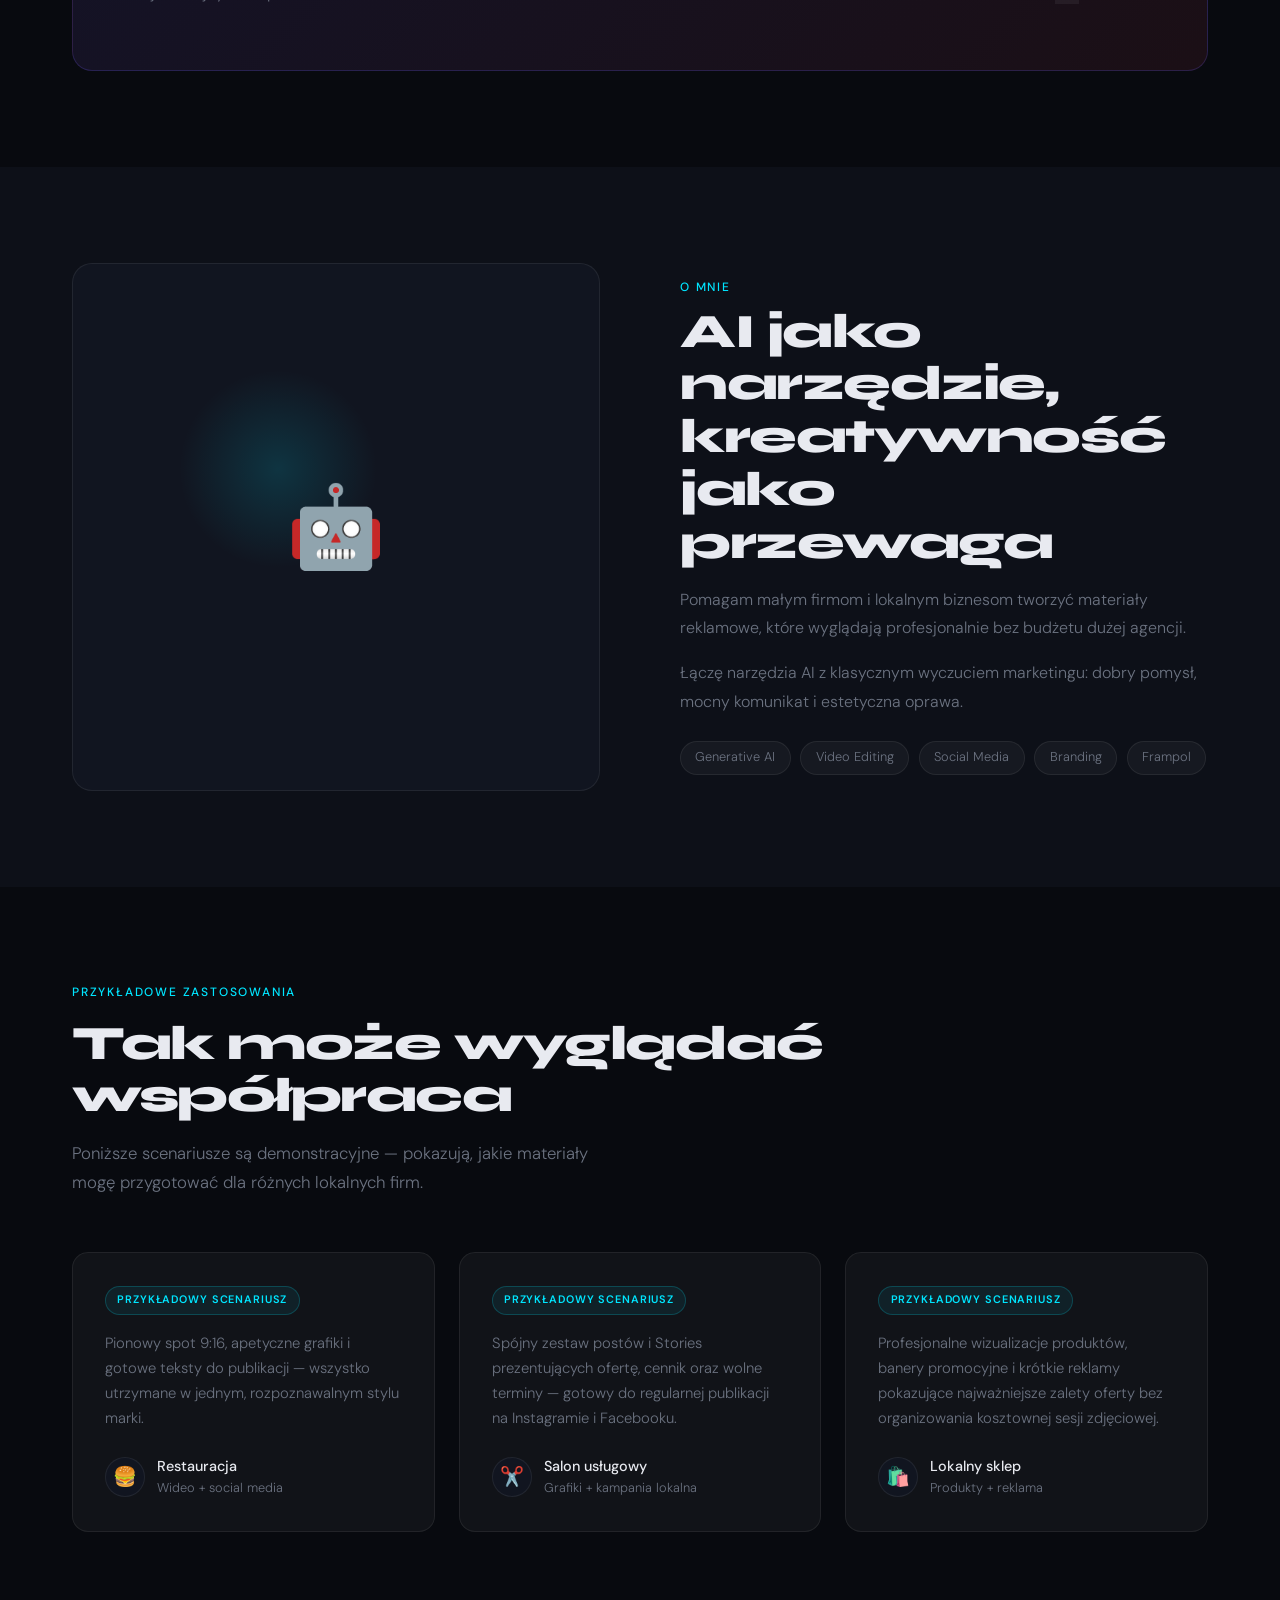
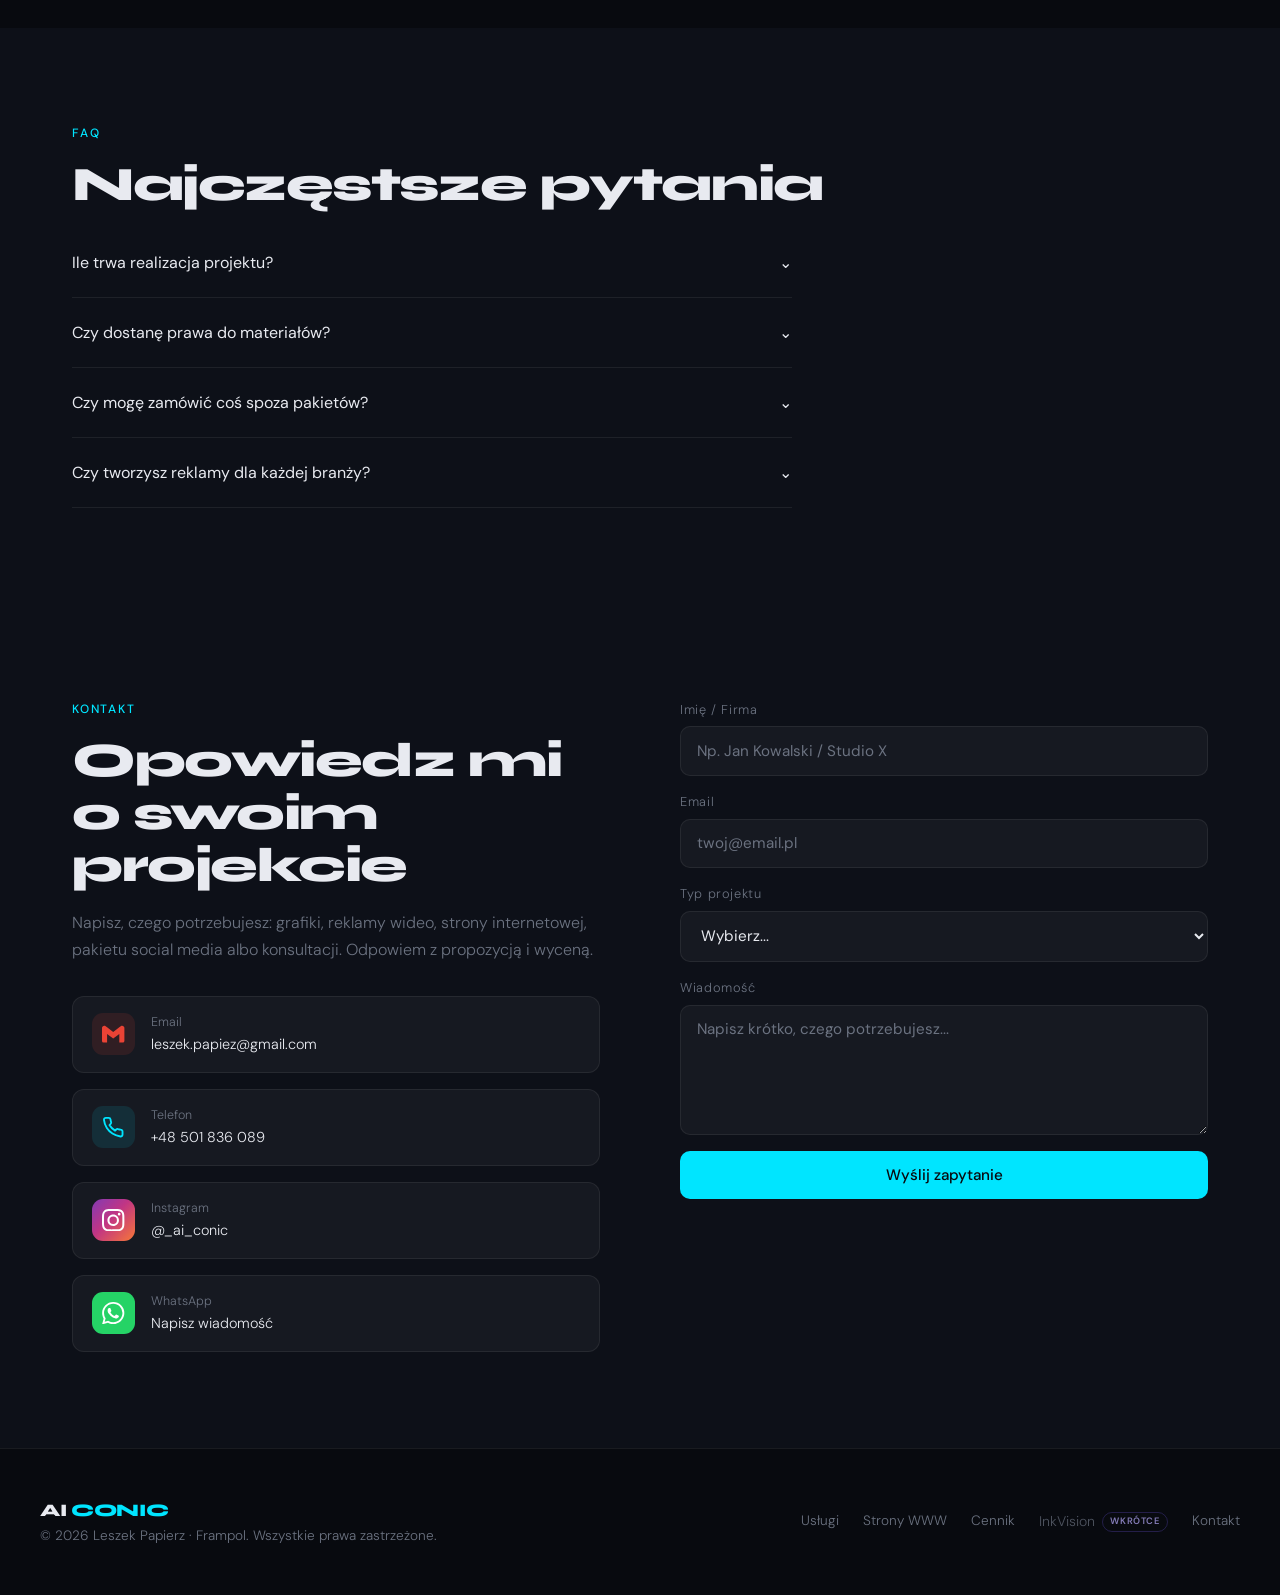
==== commit 79a66278: "Fix mobile website showcase button spacing" ====
--- a/index.html
+++ b/index.html
@@ -1184,7 +1184,12 @@
     .portfolio-grid { grid-template-columns: 1fr; }
     .portfolio-item { grid-column: span 1 !important; }
     .websites-preview-head { display: block; }
-    .websites-preview-link { margin-top: 1.25rem; }
+    .websites-preview-link {
+      display: inline-flex;
+      align-items: center;
+      margin-top: 1.5rem;
+      width: fit-content;
+    }
     .websites-preview-grid { grid-template-columns: 1fr; }
     .website-preview-card,
     .website-preview-card:first-child { grid-column: span 1; min-height: 240px; }
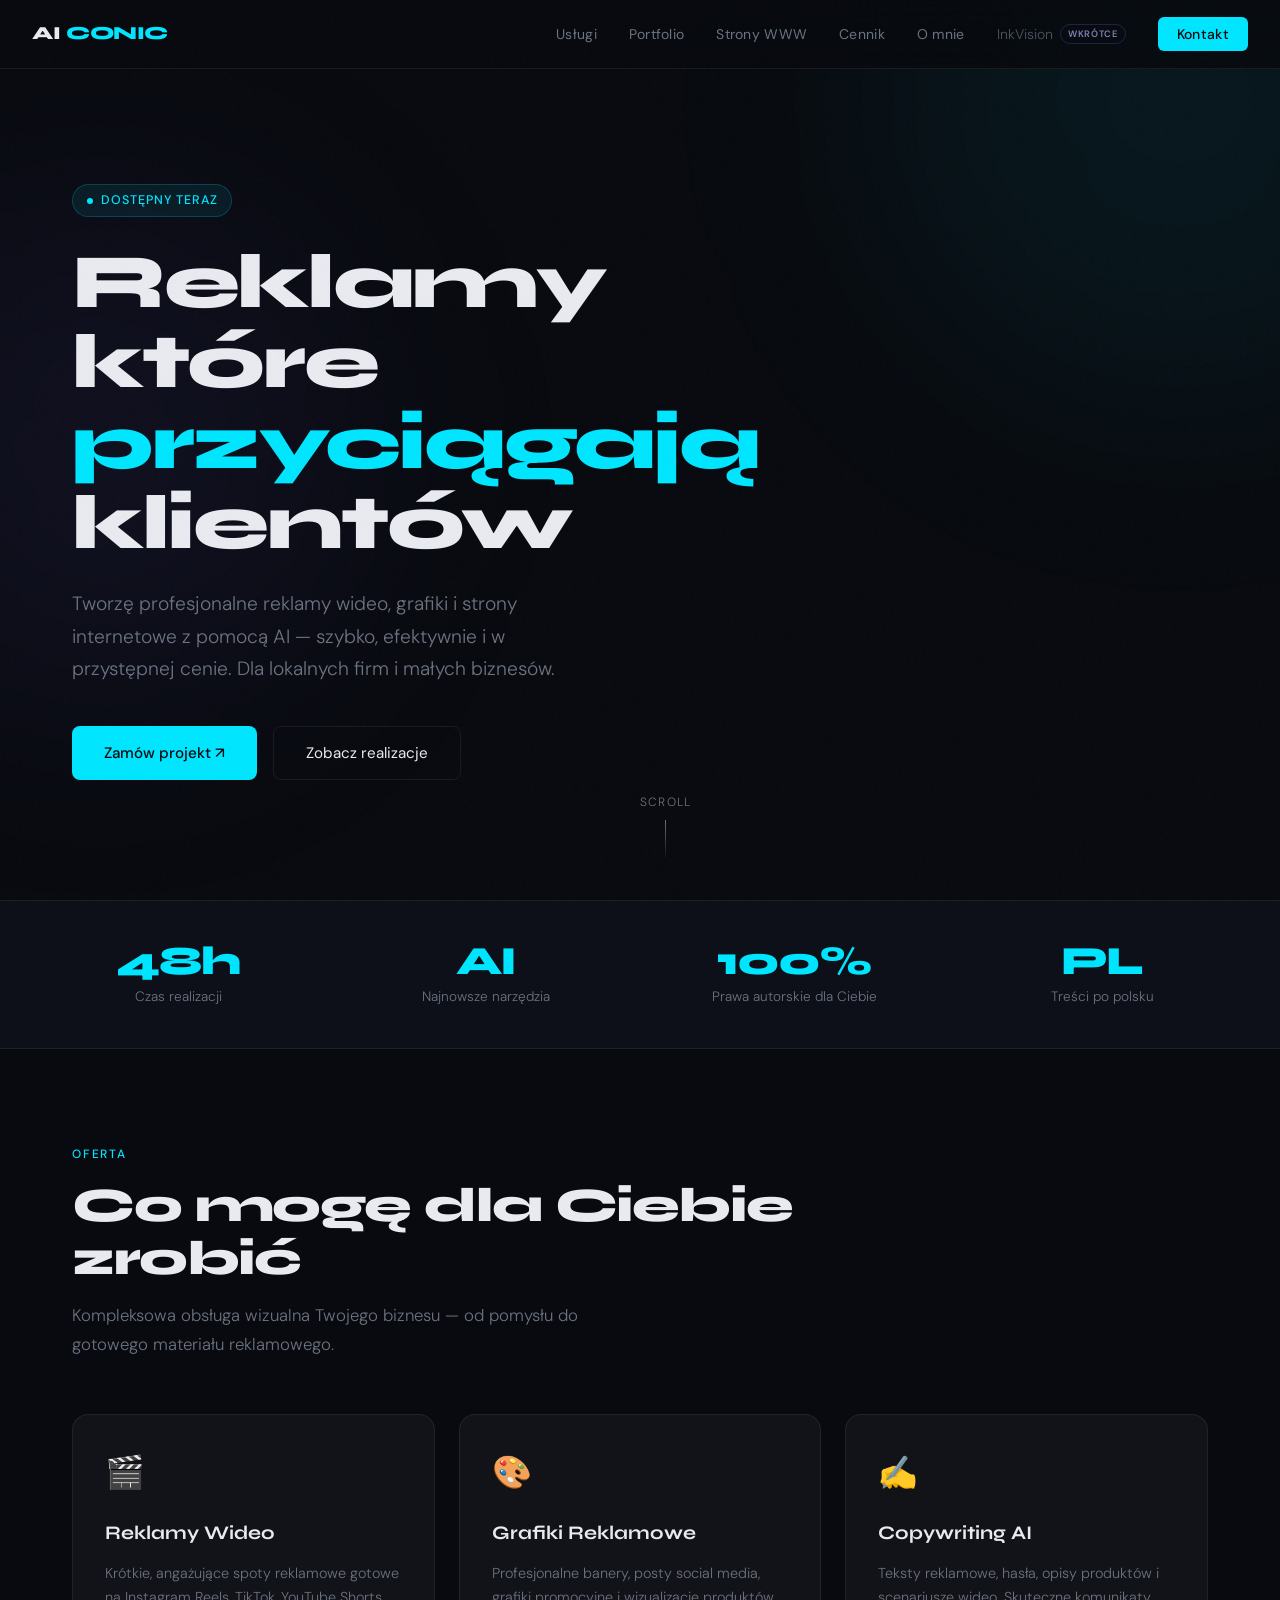
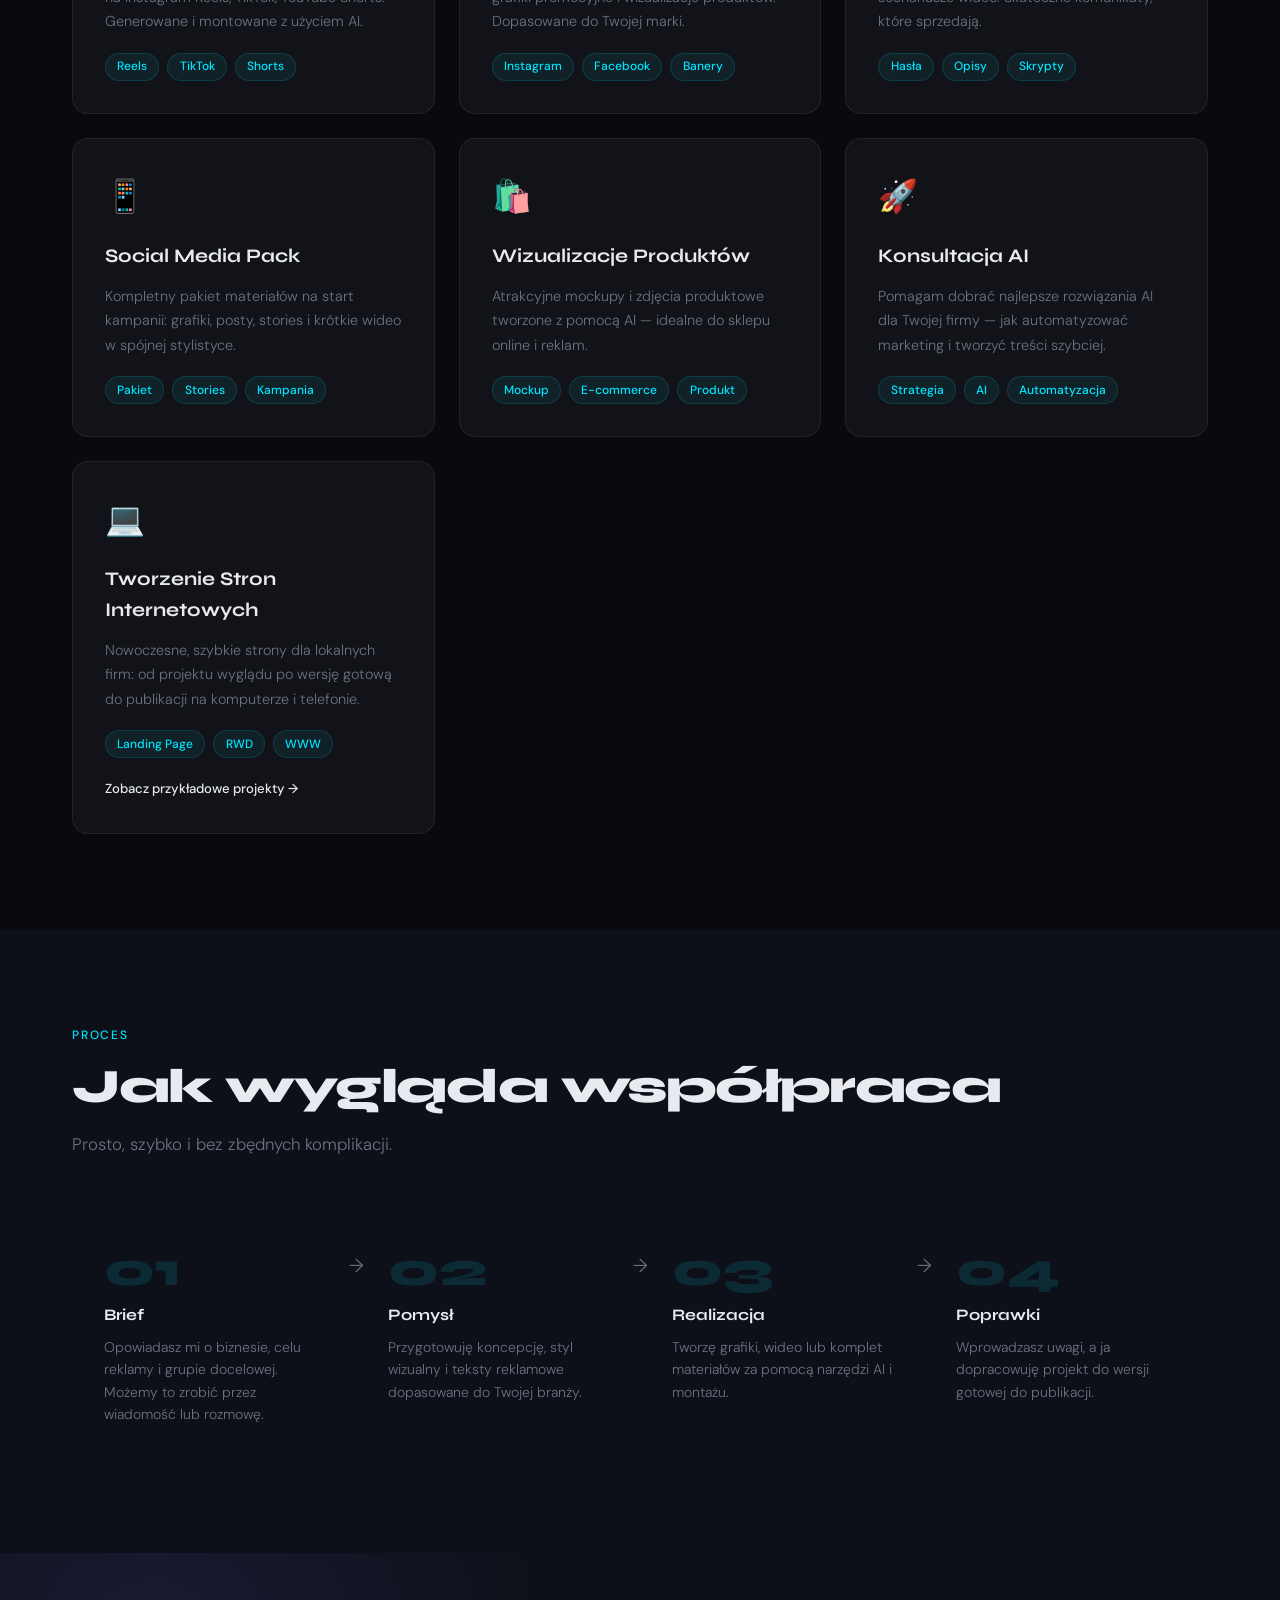
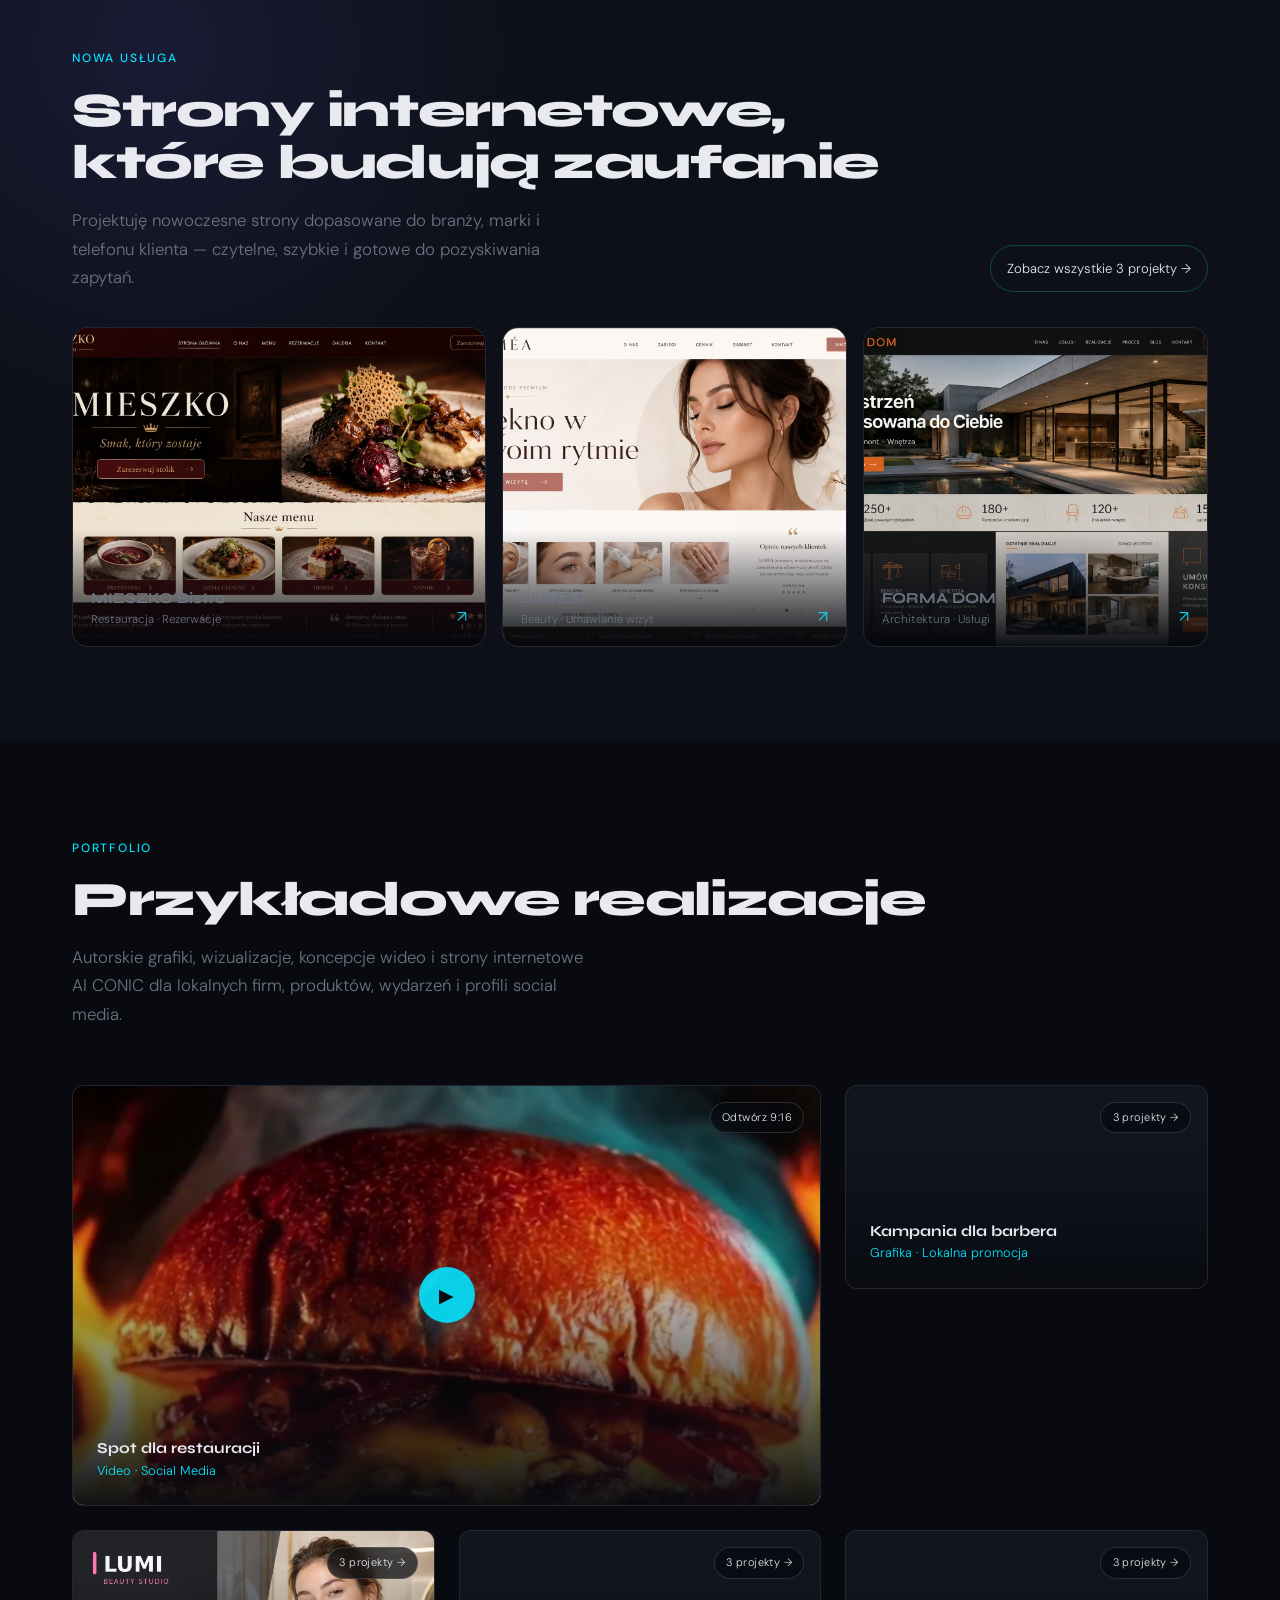
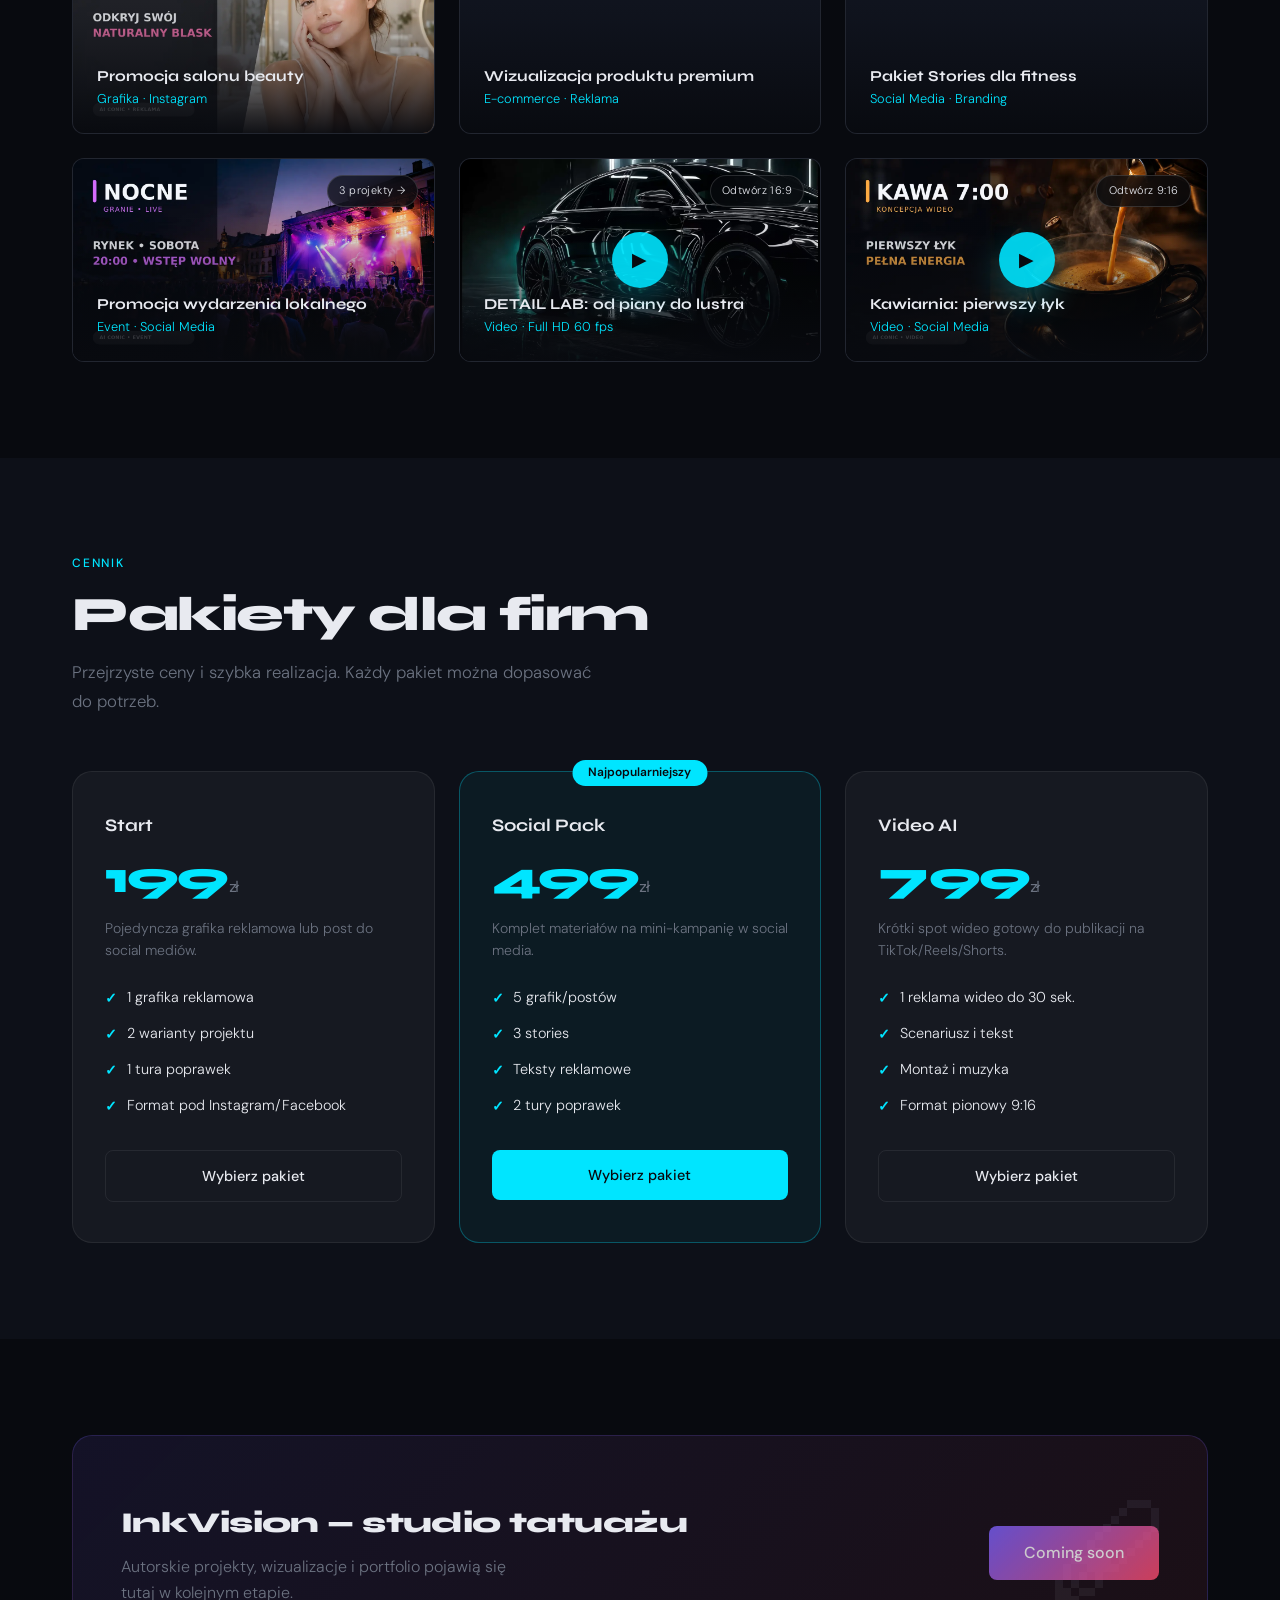
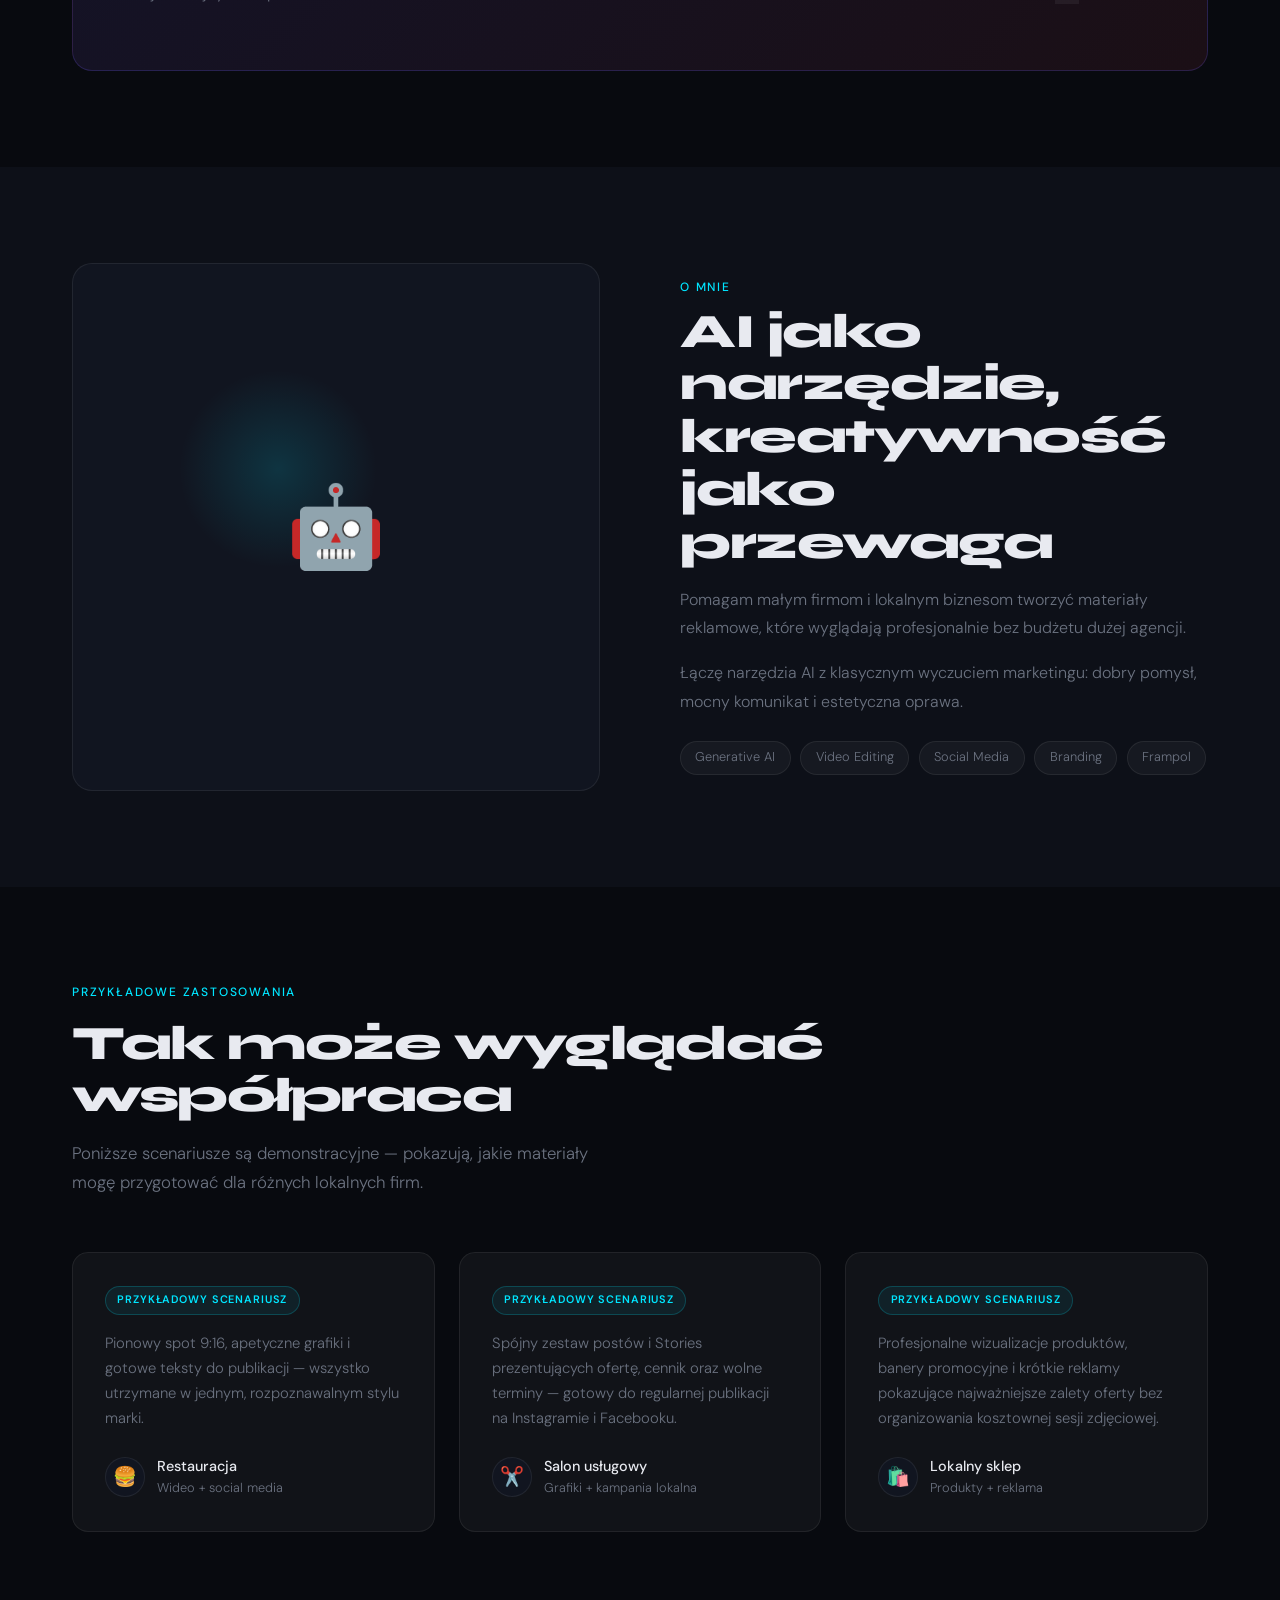
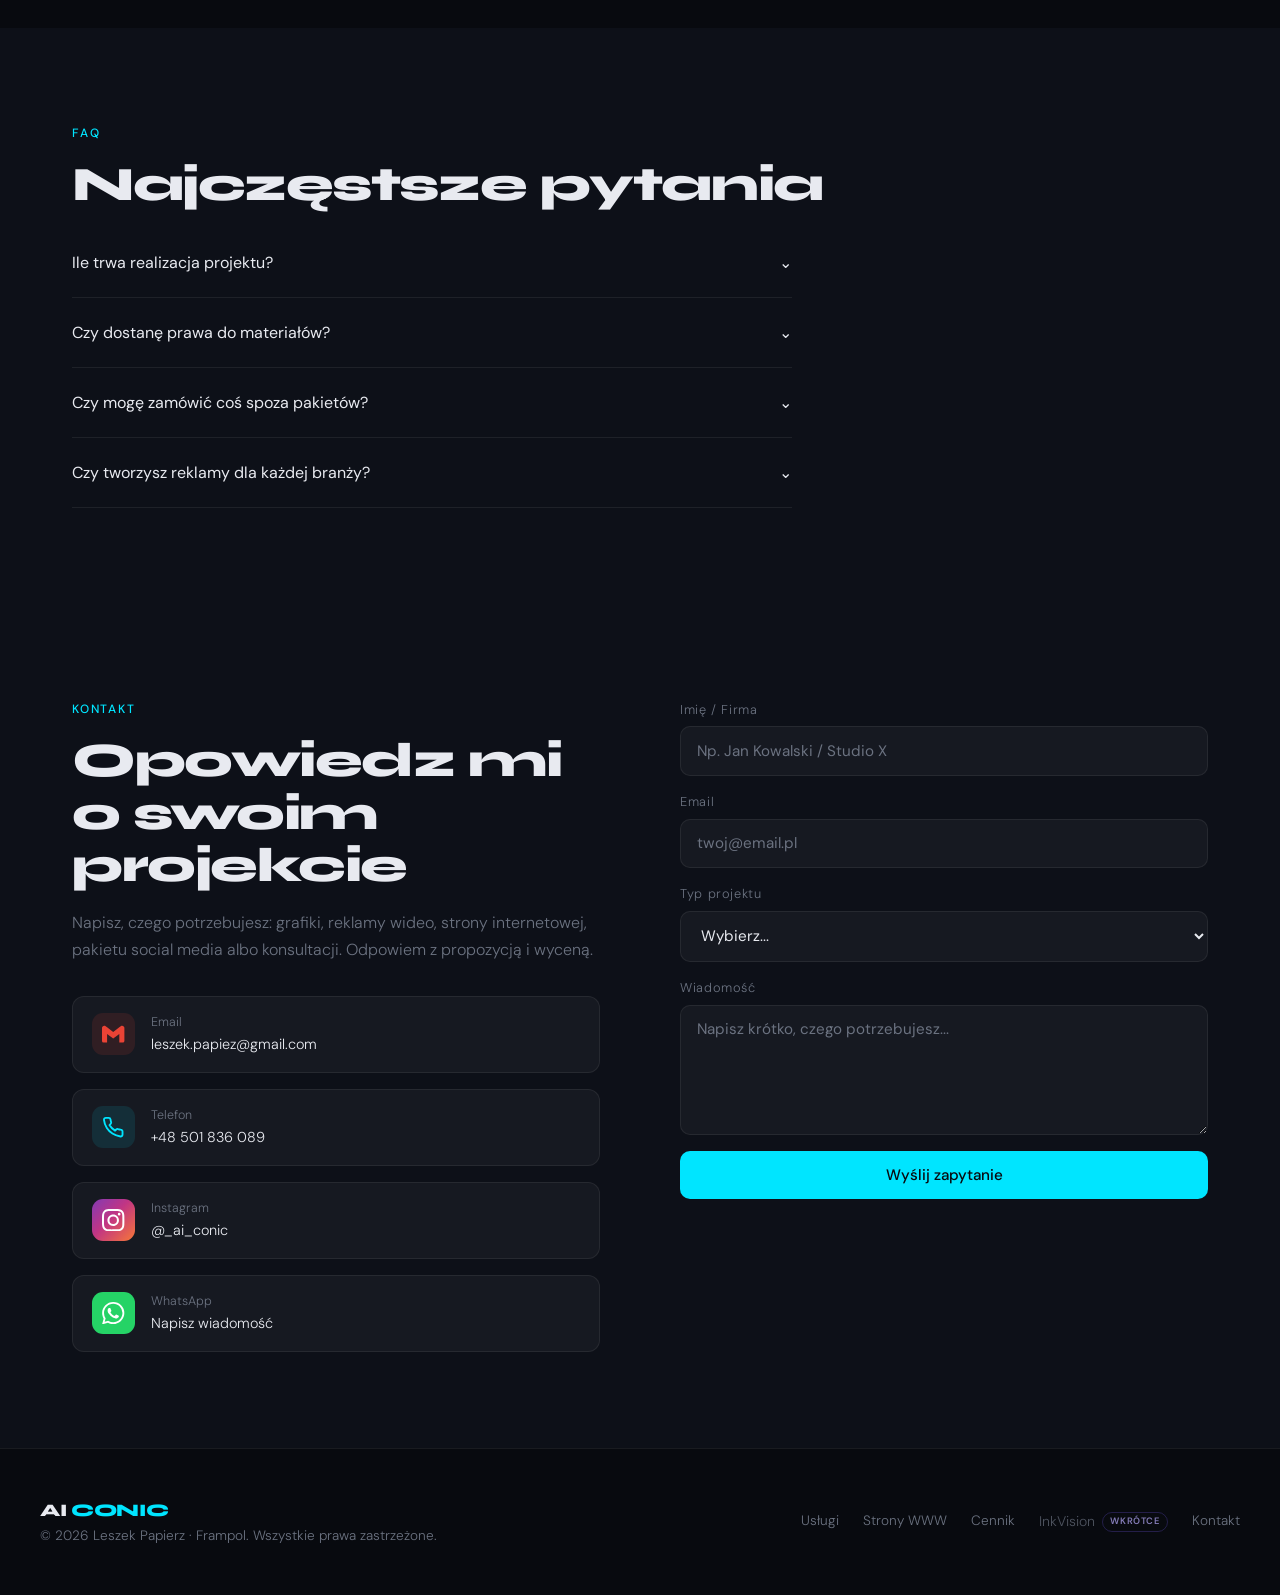
==== commit 27153649: "Use grid gap for mobile website showcase CTA" ====
--- a/index.html
+++ b/index.html
@@ -1183,11 +1183,17 @@
     .section-inner { padding: 4rem 1.5rem; }
     .portfolio-grid { grid-template-columns: 1fr; }
     .portfolio-item { grid-column: span 1 !important; }
-    .websites-preview-head { display: block; }
+    .websites-preview-head {
+      display: grid;
+      grid-template-columns: 1fr;
+      align-items: start;
+      gap: 1.75rem;
+    }
     .websites-preview-link {
-      display: inline-flex;
+      display: flex;
       align-items: center;
-      margin-top: 1.5rem;
+      justify-self: start;
+      margin-top: 0;
       width: fit-content;
     }
     .websites-preview-grid { grid-template-columns: 1fr; }
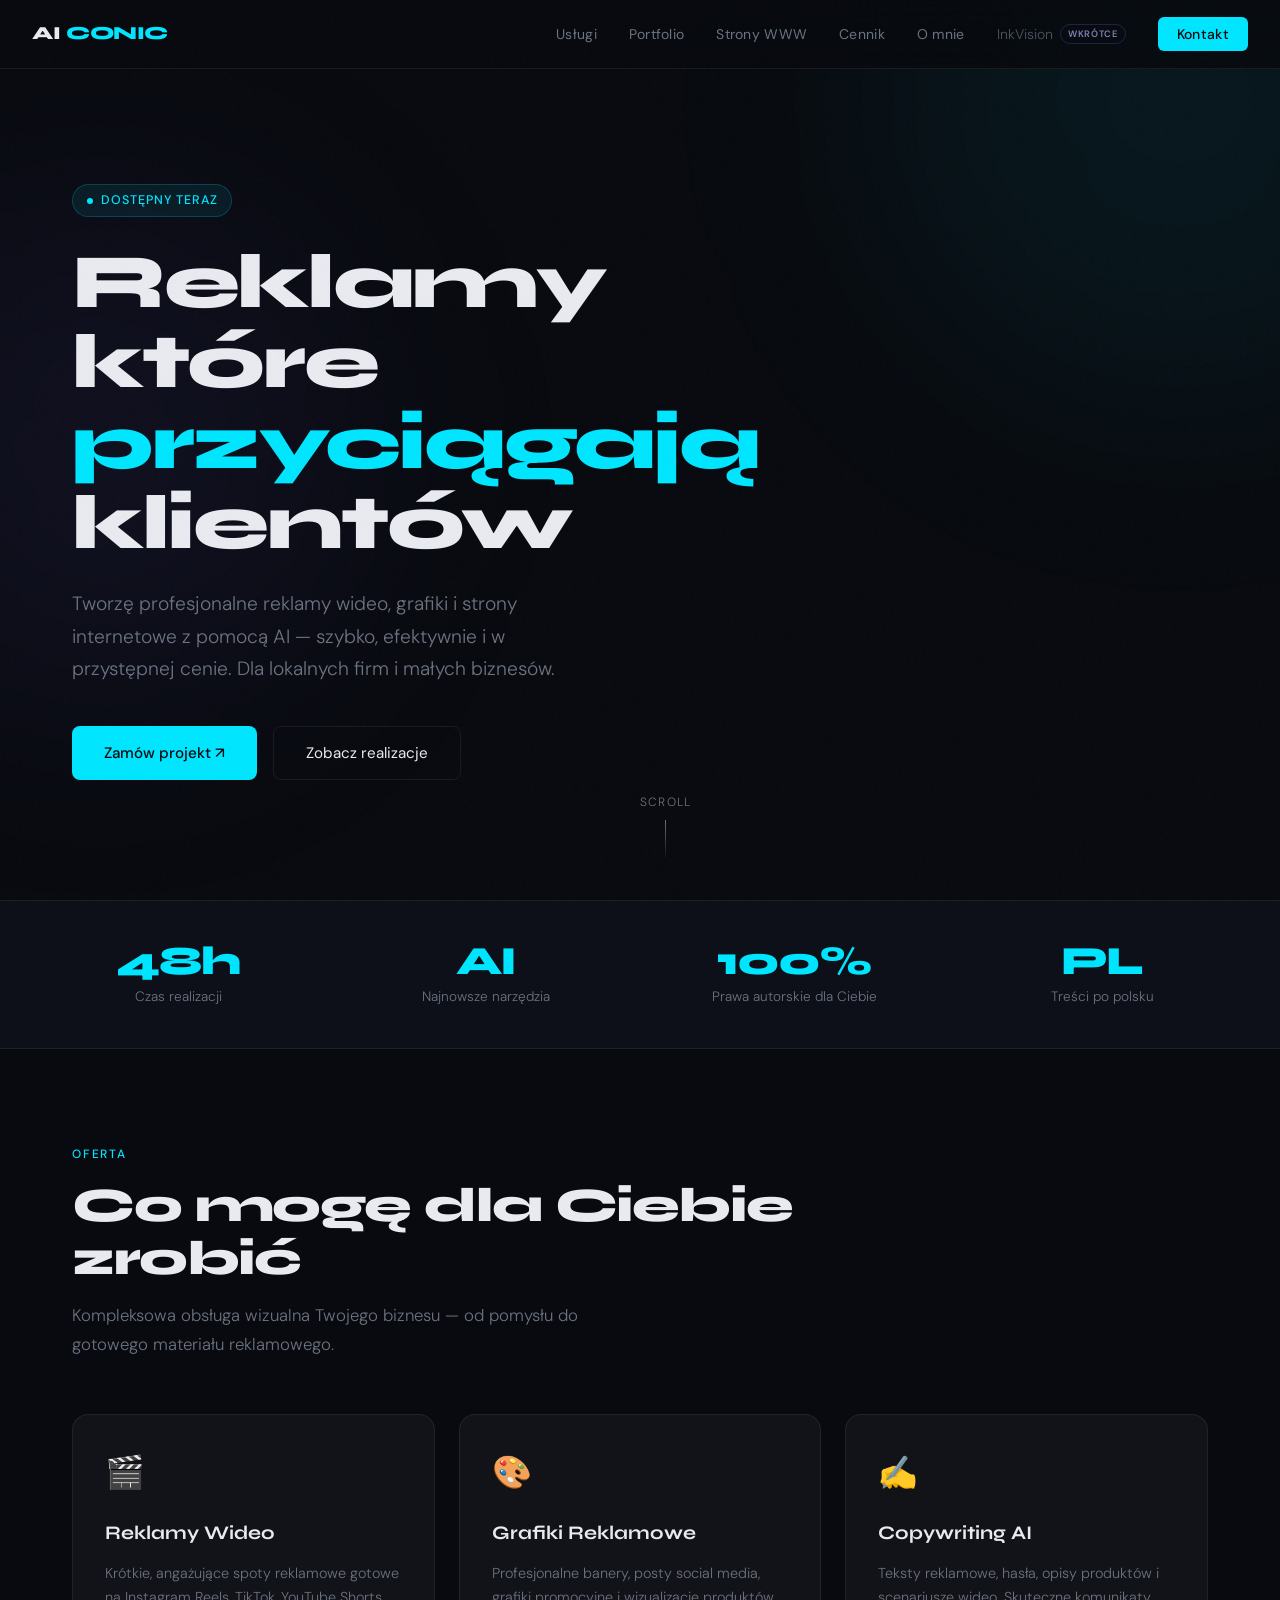
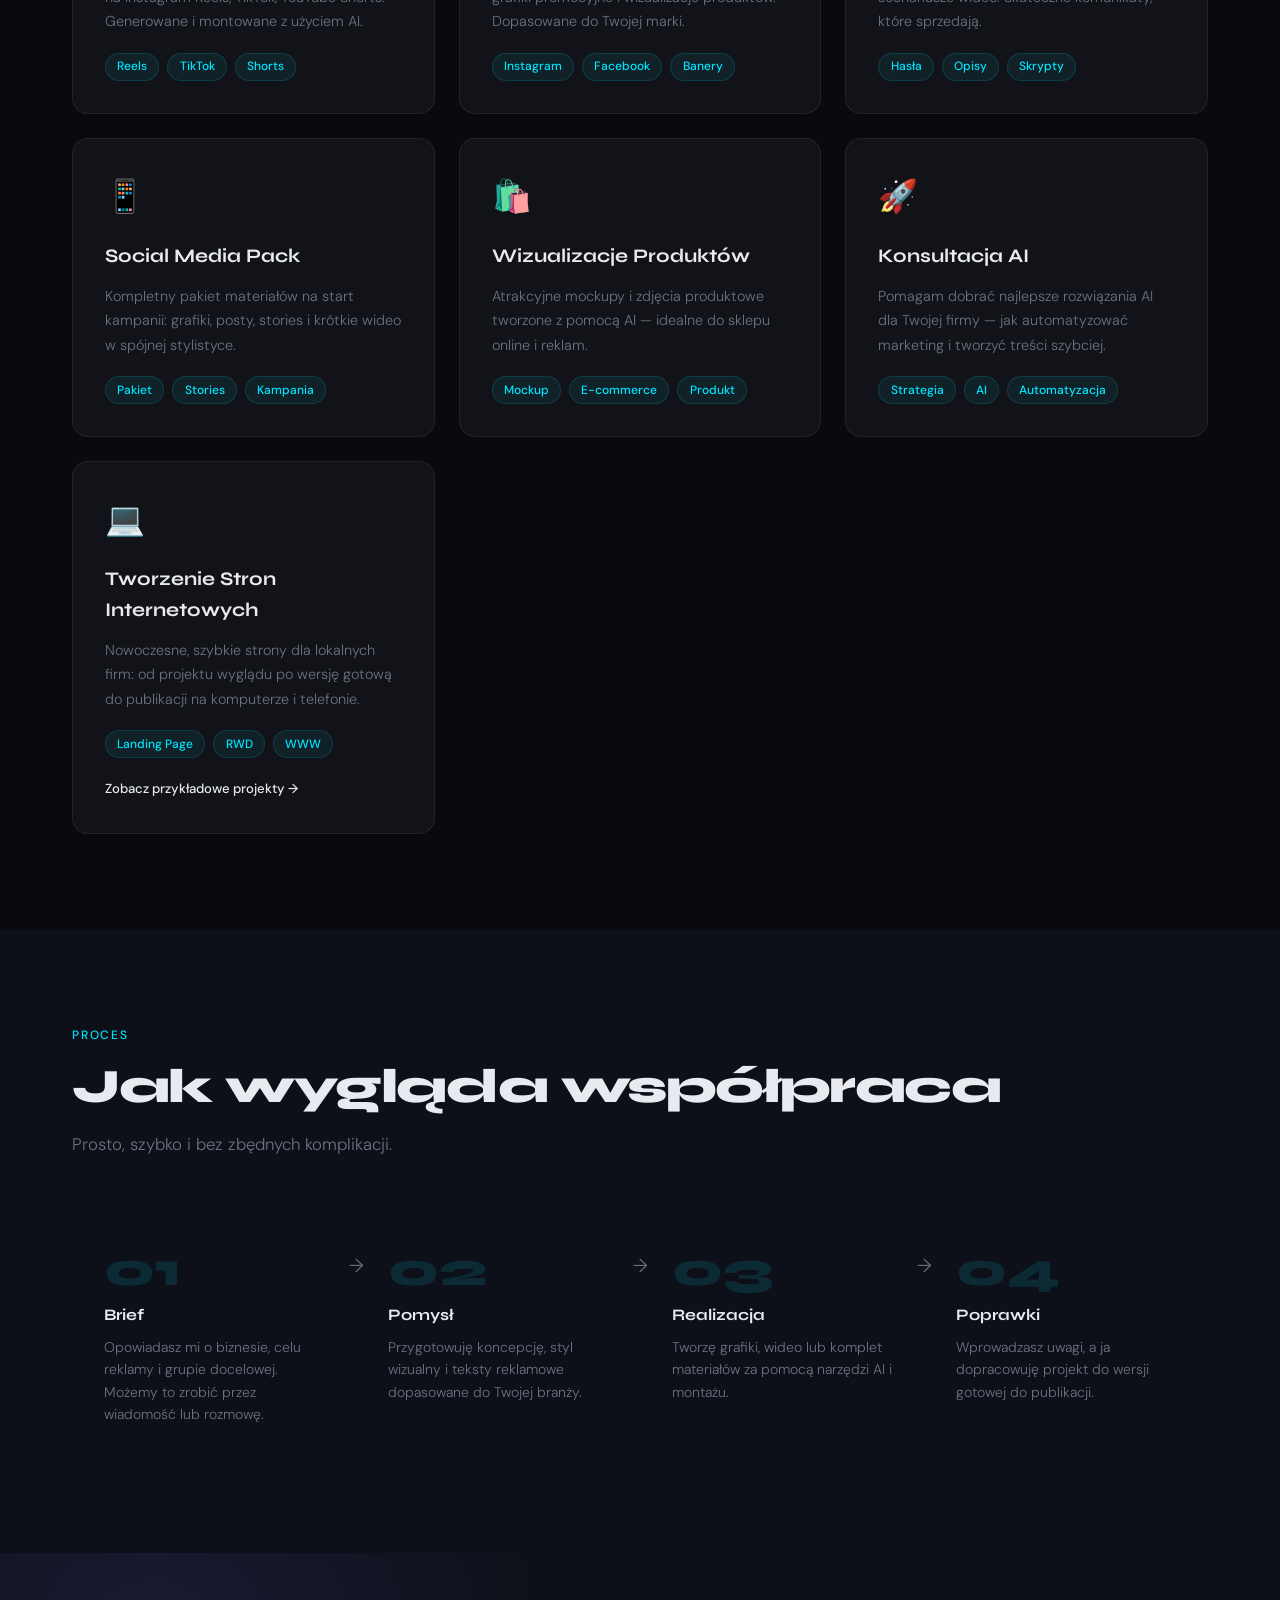
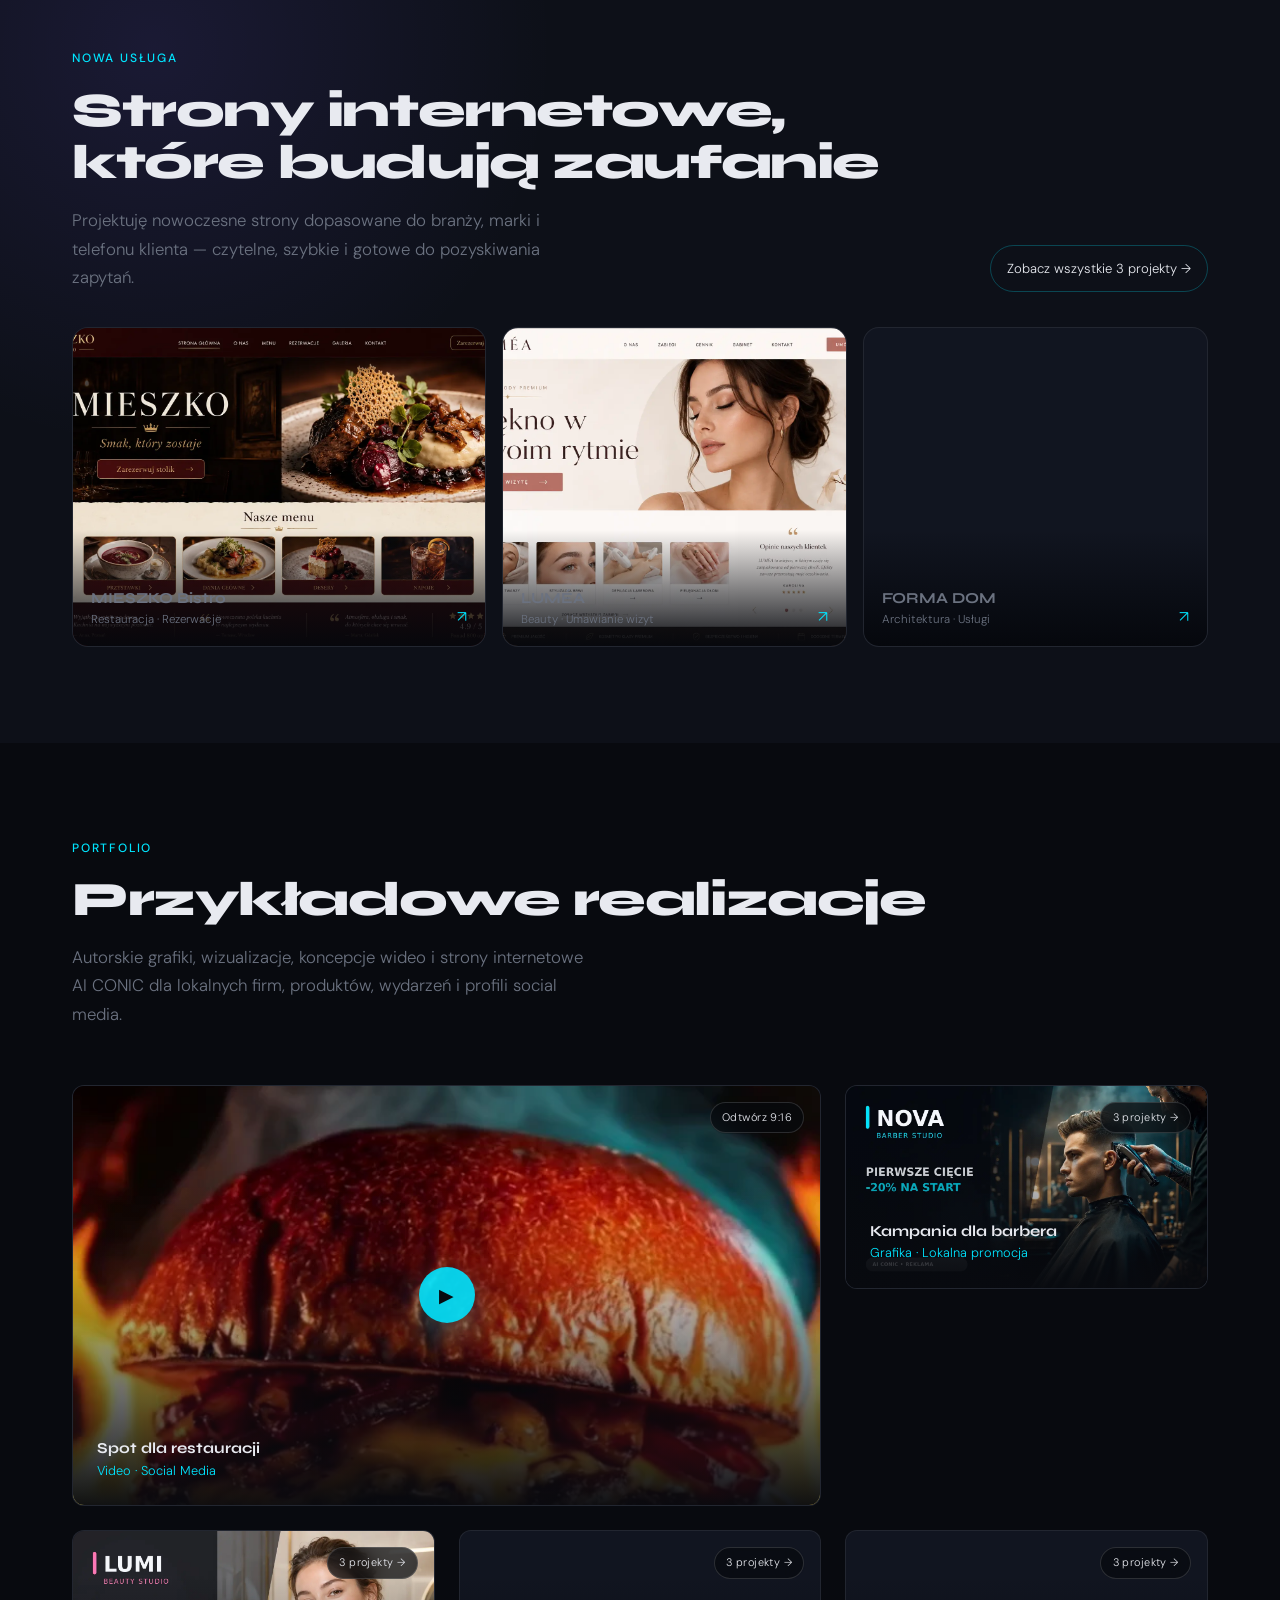
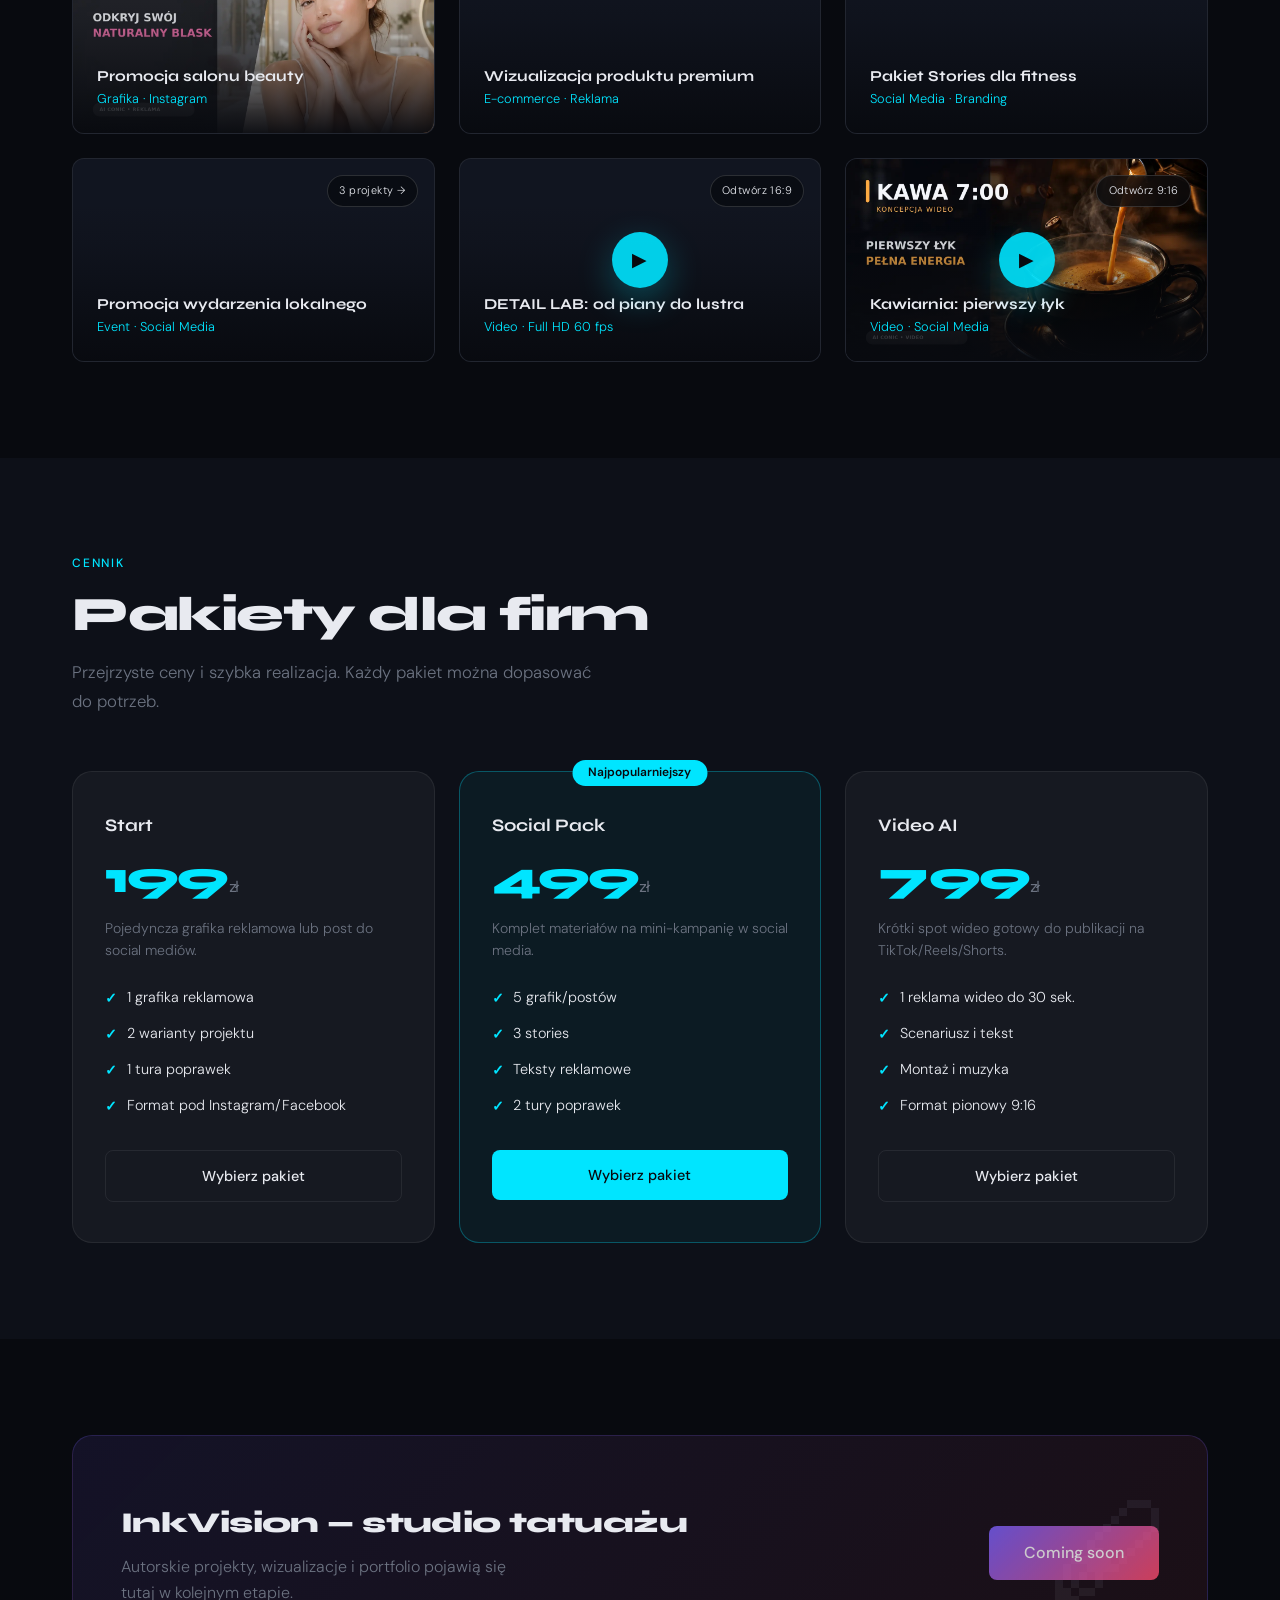
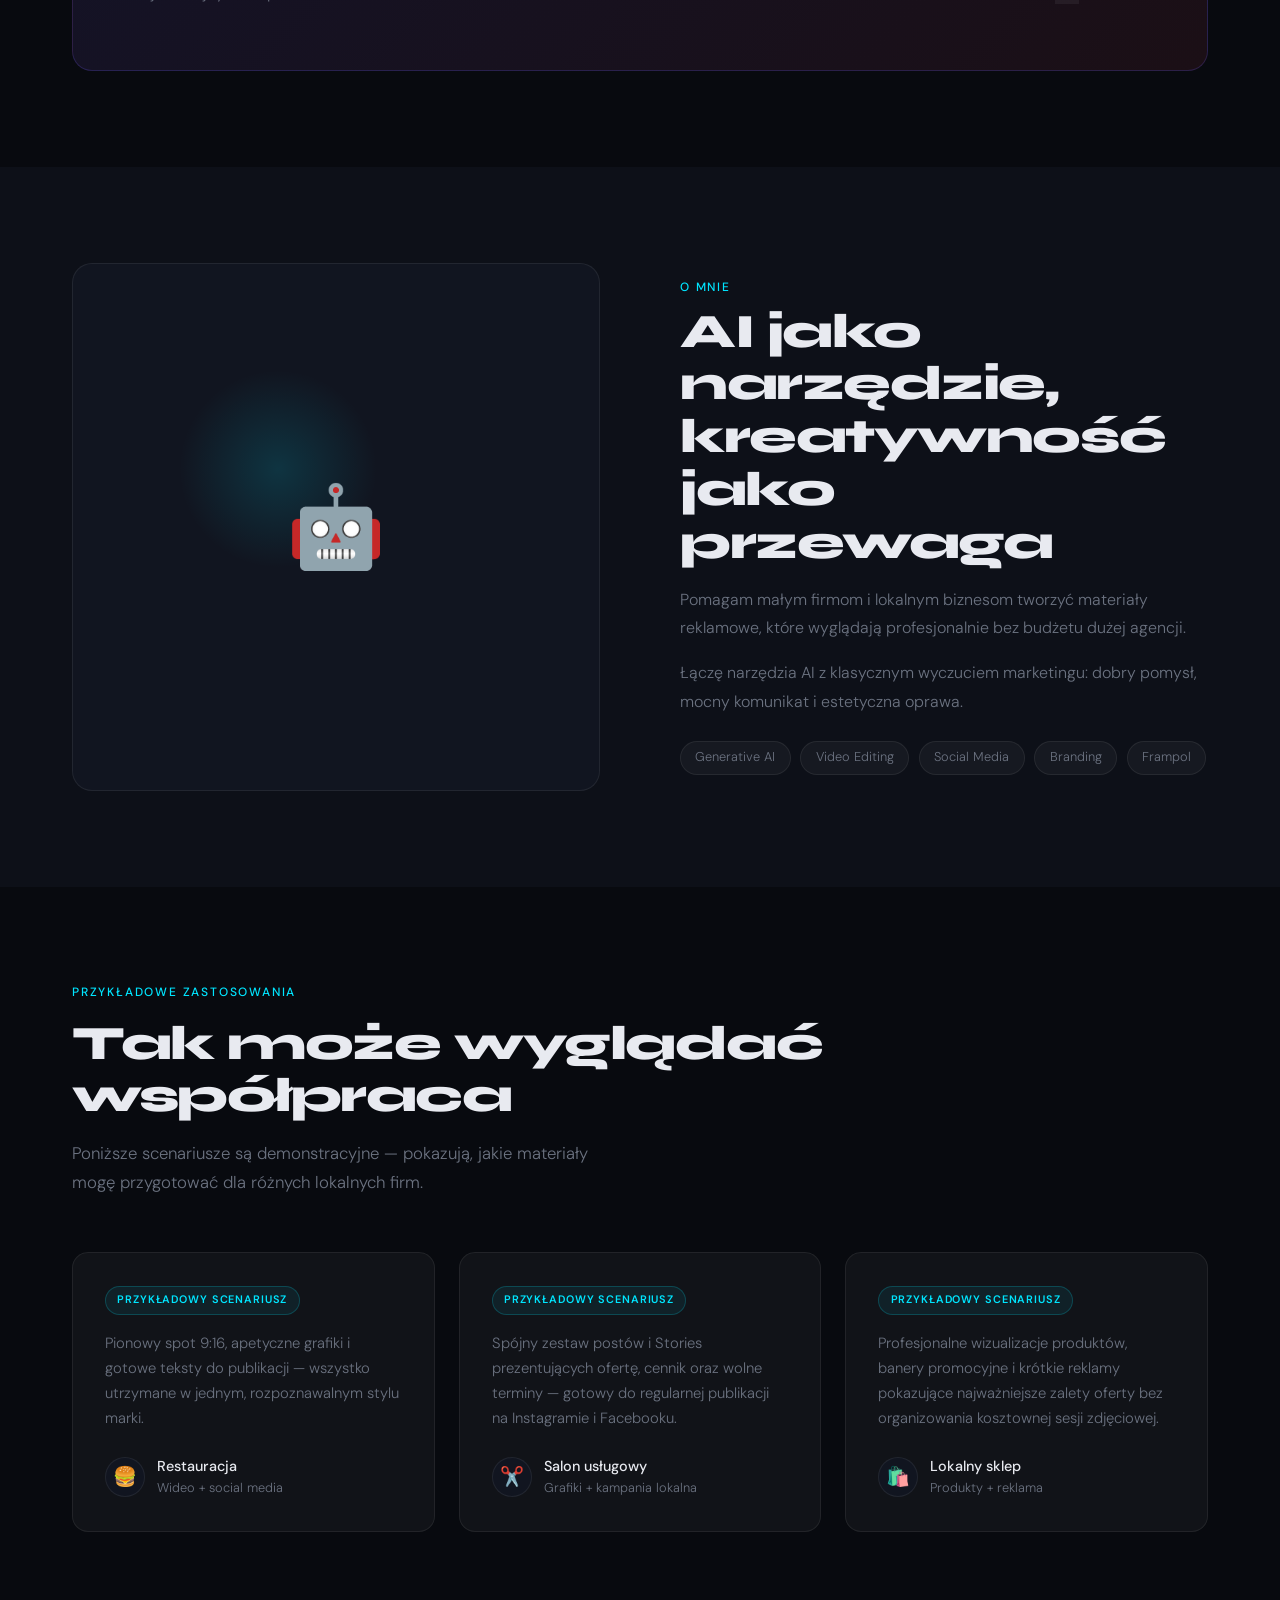
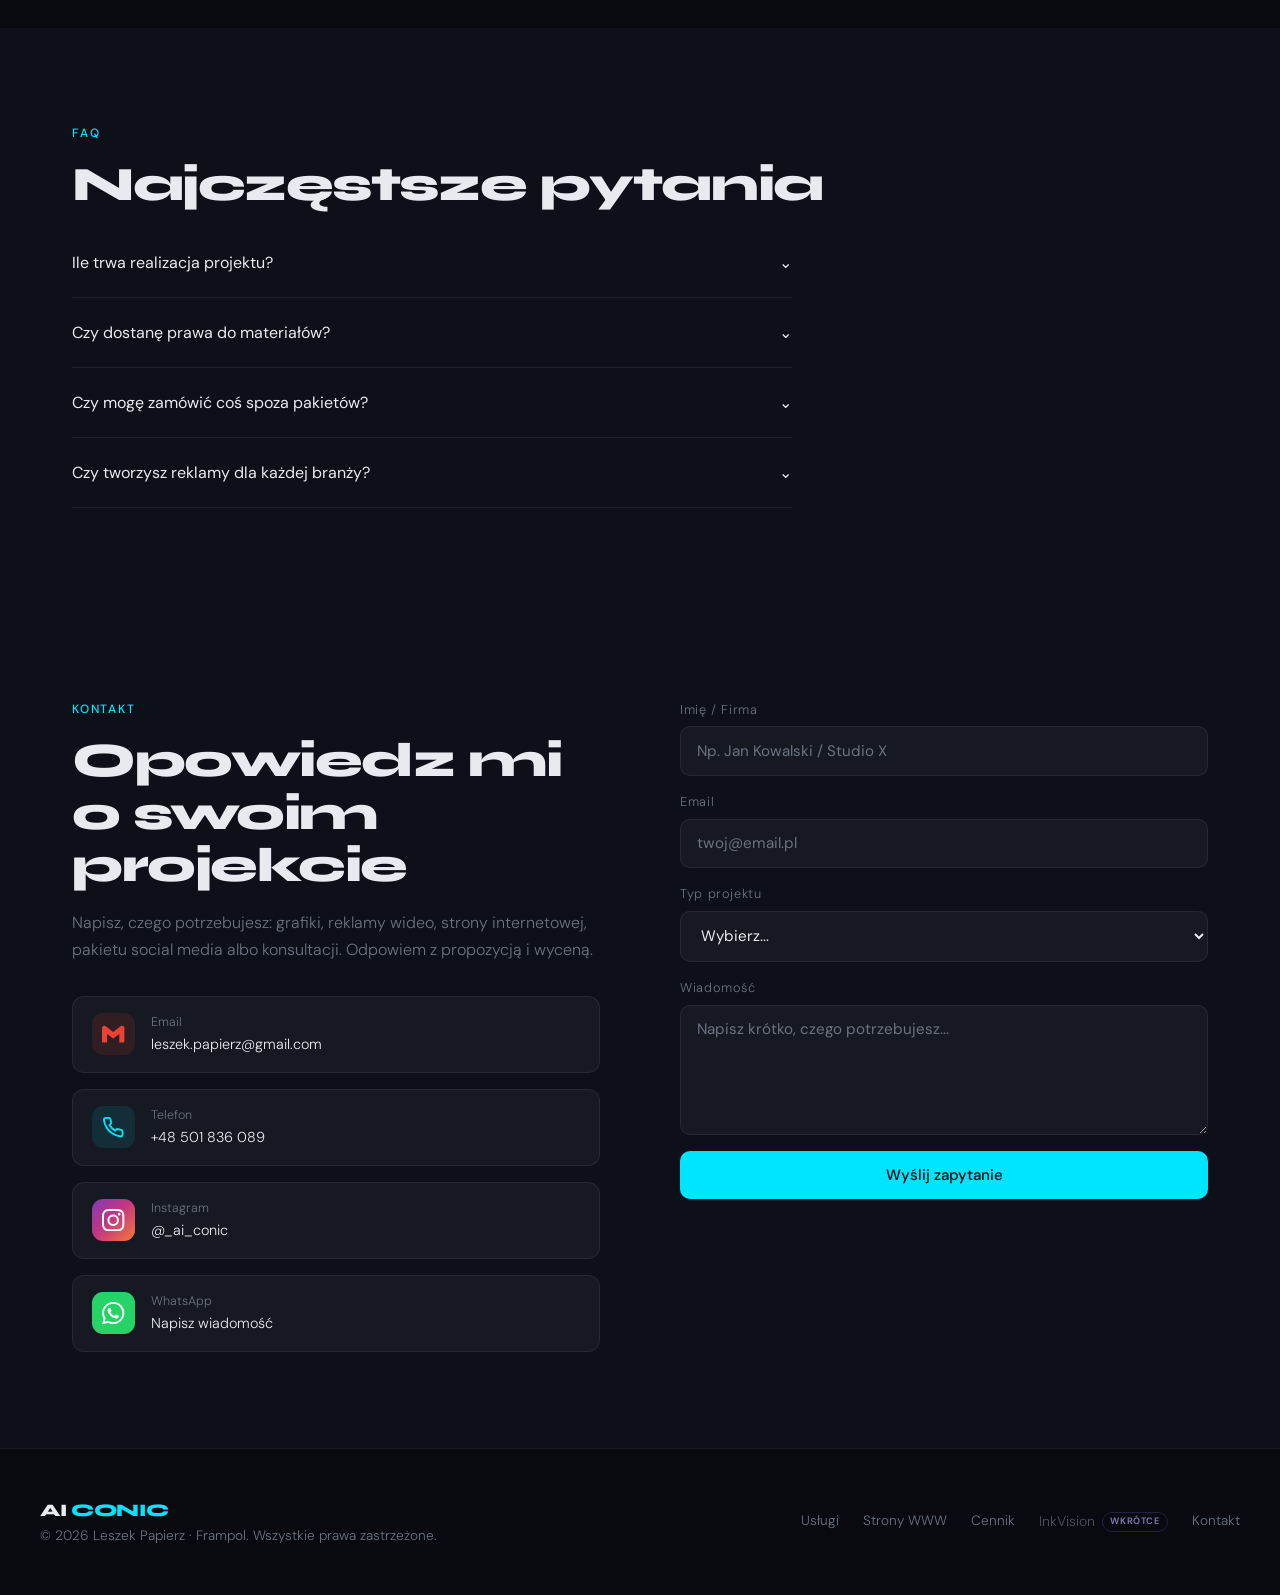
==== commit 8be8b606: "Popraw adres e-mail: leszek.papiez@gmail.com -> leszek.papierz@gmail.com" ====
--- a/index.html
+++ b/index.html
@@ -1604,11 +1604,11 @@
       <h2>Opowiedz mi<br>o swoim projekcie</h2>
       <p>Napisz, czego potrzebujesz: grafiki, reklamy wideo, strony internetowej, pakietu social media albo konsultacji. Odpowiem z propozycją i wyceną.</p>
       <div class="contact-links">
-        <a href="mailto:leszek.papiez@gmail.com" class="contact-link">
+        <a href="mailto:leszek.papierz@gmail.com" class="contact-link">
           <span class="contact-link-icon gmail" aria-hidden="true">
             <svg viewBox="0 0 24 24" fill="currentColor"><path d="M24 5.457v13.909c0 .904-.732 1.636-1.636 1.636h-3.819V11.73L12 16.64l-6.545-4.91v9.273H1.636A1.636 1.636 0 0 1 0 19.366V5.457c0-2.023 2.309-3.178 3.927-1.964L5.455 4.64 12 9.548l6.545-4.91 1.528-1.145C21.69 2.28 24 3.434 24 5.457z"/></svg>
           </span>
-          <div><div class="contact-link-label">Email</div><div class="contact-link-text">leszek.papiez@gmail.com</div></div>
+          <div><div class="contact-link-label">Email</div><div class="contact-link-text">leszek.papierz@gmail.com</div></div>
         </a>
         <a href="tel:+48501836089" class="contact-link">
           <span class="contact-link-icon phone" aria-hidden="true">
@@ -1747,7 +1747,7 @@
       `E-mail zwrotny: ${data.get('email')}\n` +
       `Typ projektu: ${data.get('project')}`
     );
-    window.location.href = `mailto:leszek.papiez@gmail.com?subject=${subject}&body=${body}`;
+    window.location.href = `mailto:leszek.papierz@gmail.com?subject=${subject}&body=${body}`;
   }
 
   // Reveal on scroll
